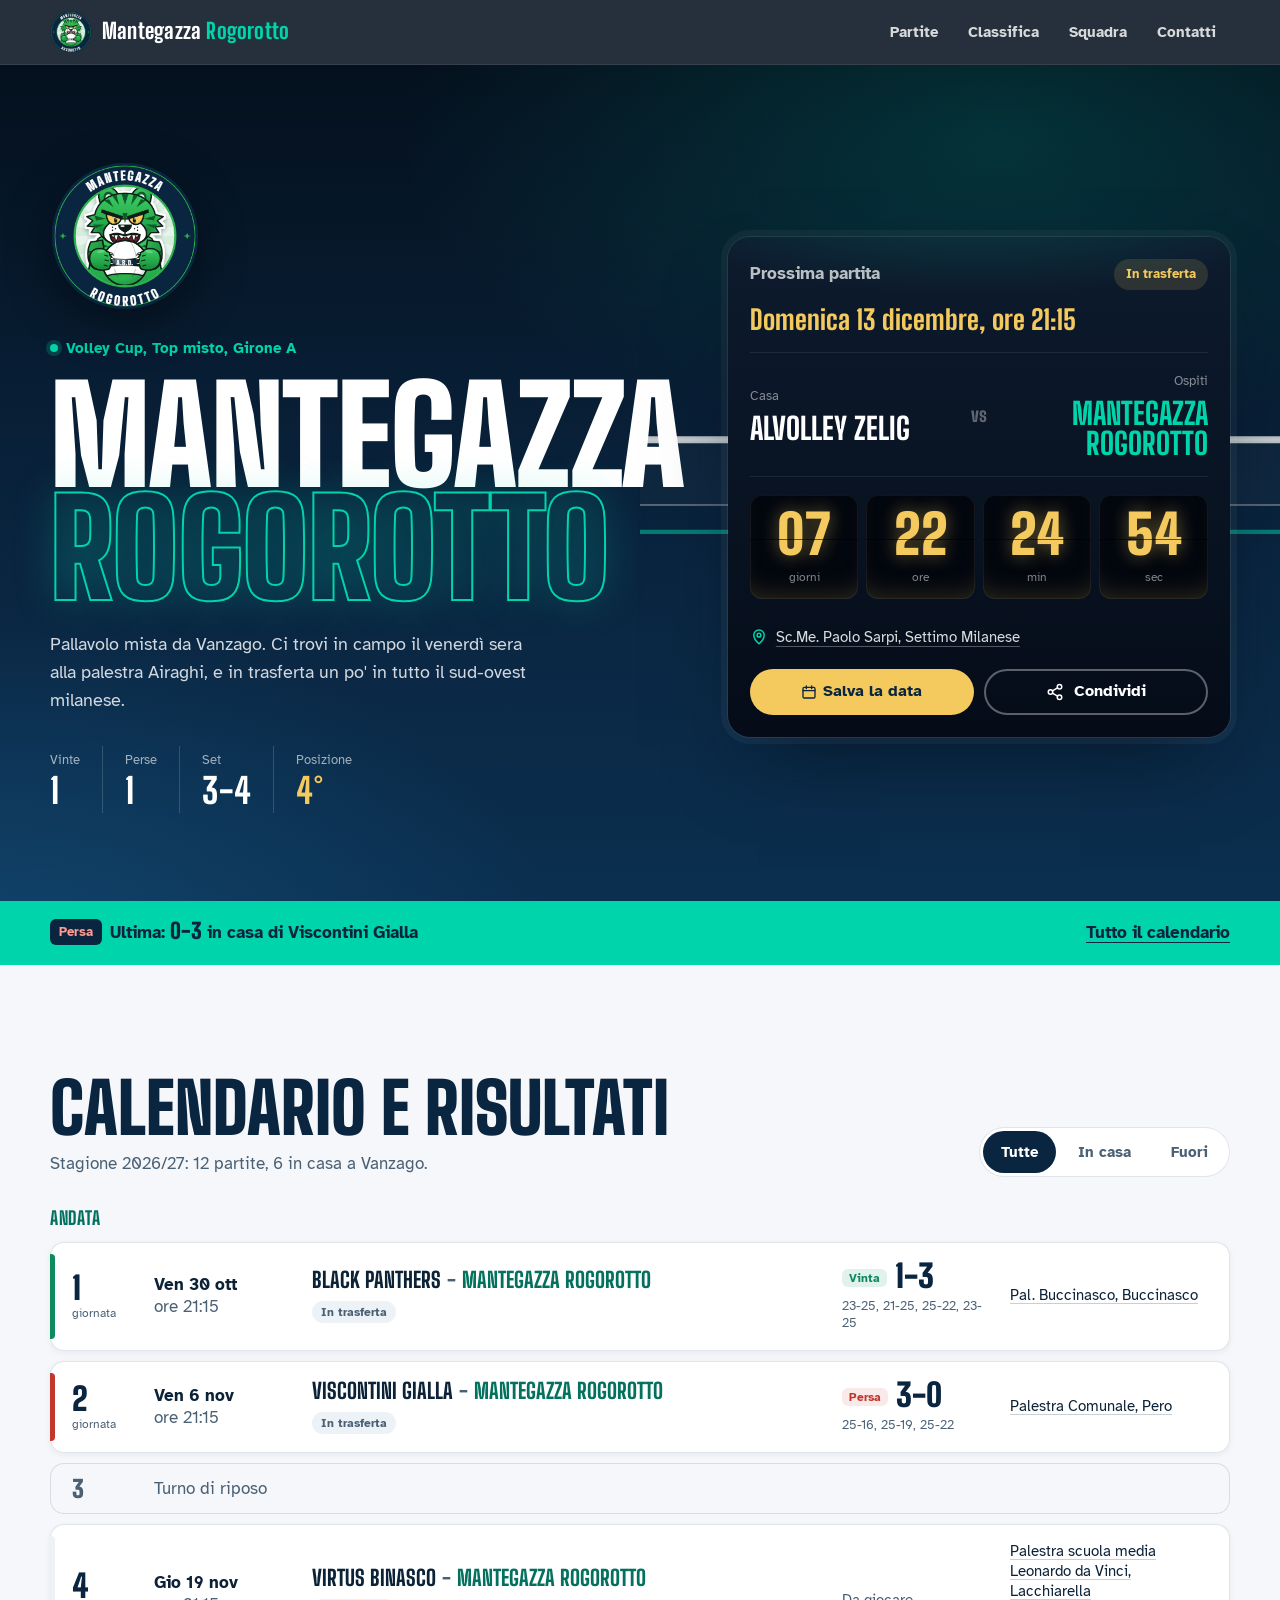
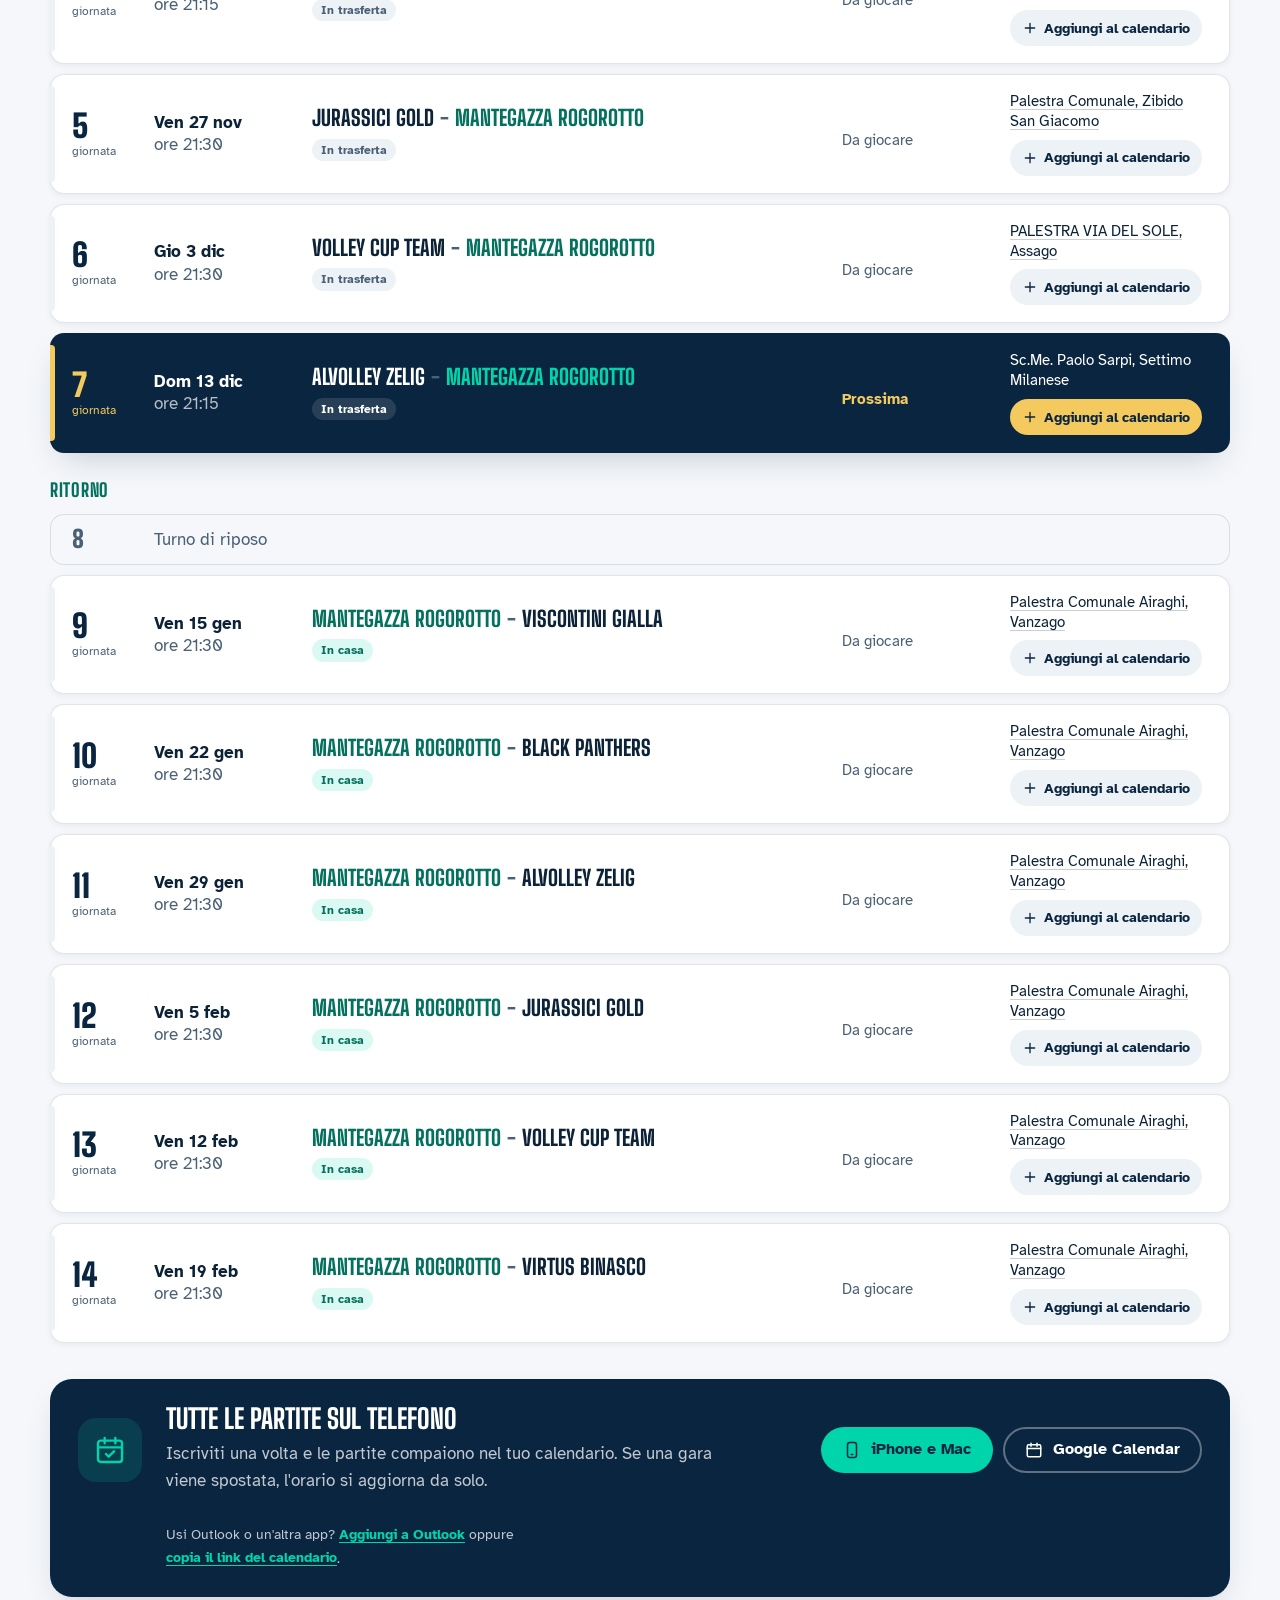
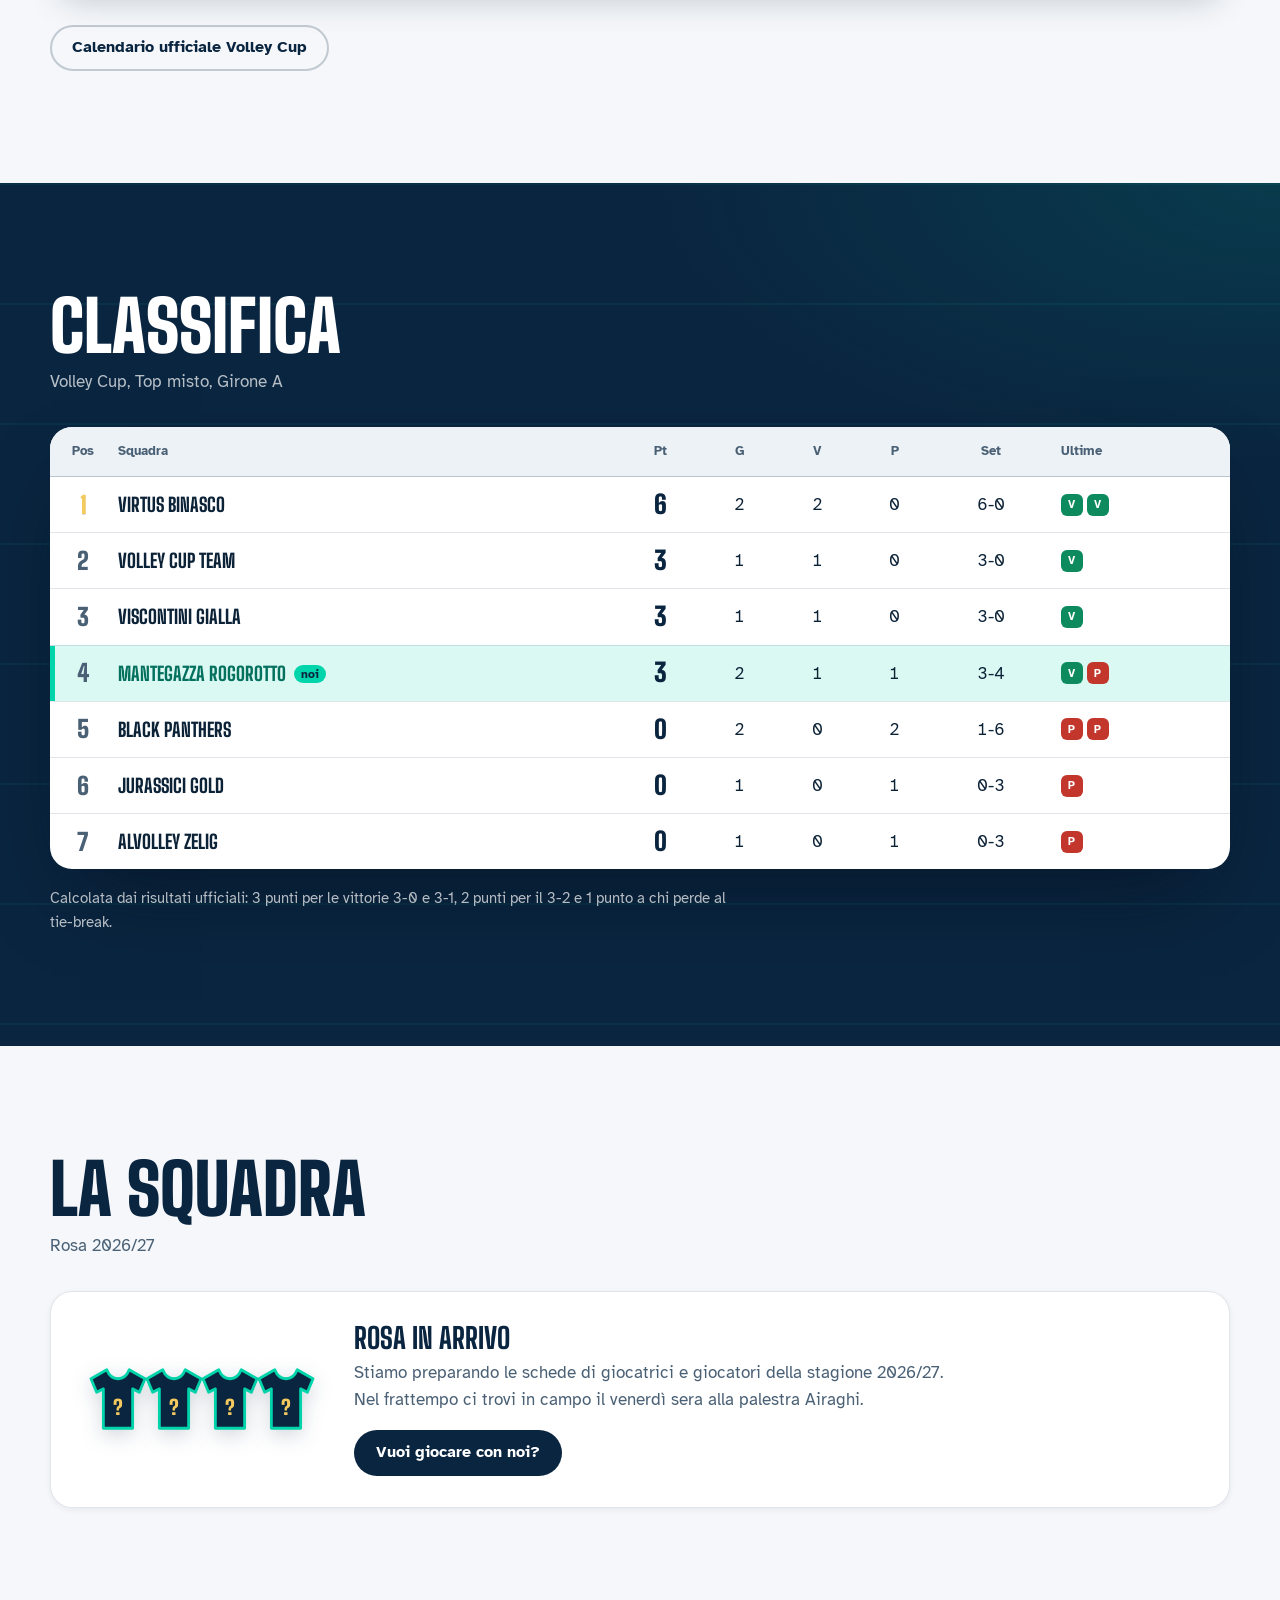
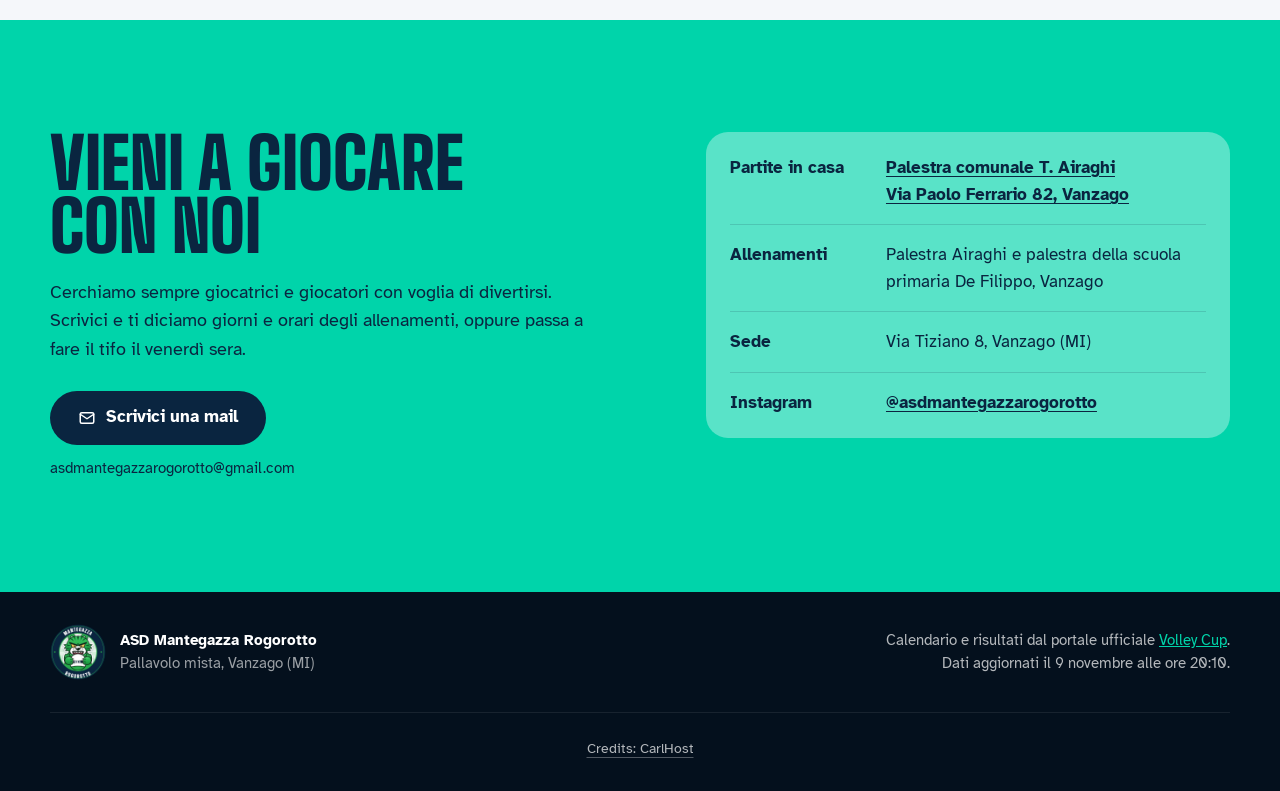
==== index.html @ a7084de6 "Nuovo logo: tigre verde che stringe il pallone Ridisegnato in vettoriale dal logo della società, con" ====
<!doctype html>
<html lang="it">
<head>
  <meta charset="utf-8">
  <meta name="viewport" content="width=device-width, initial-scale=1, viewport-fit=cover">
  <title>Mantegazza Rogorotto | Pallavolo mista a Vanzago</title>
  <meta name="description" content="ASD Mantegazza Rogorotto, pallavolo mista di Vanzago (MI). Prossima partita, calendario, risultati e classifica del campionato Volley Cup Top misto, aggiornati dai dati ufficiali.">
  <meta name="theme-color" content="#0A2540">
  <link rel="canonical" href="https://backinbusinesss.github.io/asdmantegazzarogorotto/">
  <meta property="og:type" content="website">
  <meta property="og:locale" content="it_IT">
  <meta property="og:site_name" content="Mantegazza Rogorotto">
  <meta property="og:title" content="Mantegazza Rogorotto, pallavolo mista">
  <meta property="og:description" content="Prossima partita, risultati e classifica della Volley Cup Top misto.">
  <meta property="og:url" content="https://backinbusinesss.github.io/asdmantegazzarogorotto/">
  <meta property="og:image" content="https://backinbusinesss.github.io/asdmantegazzarogorotto/assets/og.png">
  <meta property="og:image:width" content="1200">
  <meta property="og:image:height" content="630">
  <meta name="twitter:card" content="summary_large_image">
  <link rel="icon" href="assets/logo-64.png" type="image/png">
  <link rel="apple-touch-icon" href="assets/icon-180.png">
  <link rel="preconnect" href="https://fonts.googleapis.com">
  <link rel="preconnect" href="https://fonts.gstatic.com" crossorigin>
  <link href="https://fonts.googleapis.com/css2?family=Atkinson+Hyperlegible:ital,wght@0,400;0,700;1,400&family=Big+Shoulders+Display:wght@600;700;800;900&display=swap" rel="stylesheet">
  <link rel="stylesheet" href="css/style.css?v=7">
  <script type="application/ld+json">
  {
    "@context": "https://schema.org",
    "@type": "SportsTeam",
    "name": "ASD Mantegazza Rogorotto",
    "sport": "Pallavolo",
    "logo": "https://backinbusinesss.github.io/asdmantegazzarogorotto/assets/logo-1024.png",
    "email": "asdmantegazzarogorotto@gmail.com",
    "url": "https://backinbusinesss.github.io/asdmantegazzarogorotto/",
    "location": {
      "@type": "SportsActivityLocation",
      "name": "Palestra comunale T. Airaghi",
      "address": { "@type": "PostalAddress", "streetAddress": "Via Paolo Ferrario 82", "addressLocality": "Vanzago", "addressRegion": "MI", "addressCountry": "IT" }
    }
  }
  </script>
</head>
<body>
  <a class="skip" href="#partite">Vai al calendario</a>

  <header class="topbar">
    <div class="wrap topbar__inner">
      <a class="brand" href="#top" aria-label="Mantegazza Rogorotto, torna su">
        <img src="assets/logo-256.png" alt="" width="42" height="42">
        <span>Mantegazza <b>Rogorotto</b></span>
      </a>
      <nav class="nav" aria-label="Sezioni">
        <a href="#partite">Partite</a>
        <a href="#classifica">Classifica</a>
        <a href="#news" data-optional hidden>News</a>
        <a href="#squadra">Squadra</a>
        <a href="#foto" data-optional hidden>Foto</a>
        <a href="#contatti">Contatti</a>
      </nav>
    </div>
  </header>

  <main id="top">
    <section class="hero" aria-labelledby="hero-title">
      <svg class="hero__floor" viewBox="0 0 1600 520" preserveAspectRatio="xMidYMax slice" aria-hidden="true">
        <defs>
          <linearGradient id="fade" x1="0" y1="0" x2="0" y2="1">
            <stop offset="0" stop-color="#00D4AA" stop-opacity="0"/>
            <stop offset=".55" stop-color="#00D4AA" stop-opacity=".35"/>
            <stop offset="1" stop-color="#00D4AA" stop-opacity=".7"/>
          </linearGradient>
        </defs>
        <g fill="none" stroke="url(#fade)" stroke-width="3">
          <path d="M520 120 L1080 120 L1560 520 L40 520 Z"/>
          <path d="M444 183 L1156 183"/>
          <path d="M268 330 L1332 330"/>
        </g>
        <g stroke-linecap="round">
          <path d="M406 215 L1194 215" stroke="#00D4AA" stroke-opacity=".6" stroke-width="3"/>
          <path d="M380 150 L1220 150 L1220 196 L380 196 Z" fill="rgba(255,255,255,.03)" stroke="#fff" stroke-opacity=".35" stroke-width="1.5"/>
          <path d="M380 150 L1220 150" stroke="#fff" stroke-opacity=".85" stroke-width="5"/>
          <path d="M380 140 V215 M1220 140 V215" stroke="#F4C95D" stroke-opacity=".9" stroke-width="5"/>
        </g>
      </svg>

      <div class="wrap hero__grid">
        <div class="hero__text">
          <img class="hero__logo" src="assets/logo-256.png" srcset="assets/logo-256.png 1x, assets/logo-1024.png 3x" alt="Logo ASD Mantegazza Rogorotto" width="150" height="150">
          <p class="hero__league" id="leagueLine">Volley Cup, Top misto</p>
          <h1 id="hero-title" class="hero__title">
            <span>Mantegazza</span>
            <span>Rogorotto</span>
          </h1>
          <p class="hero__lede">Pallavolo mista da Vanzago. Ci trovi in campo il venerdì sera alla palestra Airaghi, e in trasferta un po' in tutto il sud-ovest milanese.</p>
          <dl class="record" id="record" aria-label="Bilancio stagione">
            <div><dt>Vinte</dt><dd id="recW" class="sk">0</dd></div>
            <div><dt>Perse</dt><dd id="recL" class="sk">0</dd></div>
            <div><dt>Set</dt><dd id="recS" class="sk">0-0</dd></div>
            <div><dt>Posizione</dt><dd id="recP" class="sk">-</dd></div>
          </dl>
        </div>

        <article class="board" id="board" aria-labelledby="boardLabel">
          <header class="board__head">
            <h2 id="boardLabel">Prossima partita</h2>
            <span class="board__pill" id="boardSide">&nbsp;</span>
          </header>
          <p class="board__date" id="boardDate"><span class="sk">giorno 00 mese, ore 00:00</span></p>
          <div class="board__teams">
            <div class="board__team">
              <span class="board__side">Casa</span>
              <strong id="boardHome" class="sk">Squadra casa</strong>
            </div>
            <div class="board__vs" id="boardScore" aria-hidden="true">vs</div>
            <div class="board__team board__team--away">
              <span class="board__side">Ospiti</span>
              <strong id="boardAway" class="sk">Squadra ospite</strong>
            </div>
          </div>
          <div class="board__clock" id="boardClock" role="timer" aria-live="off" aria-label="Tempo che manca alla partita">
            <div><b id="cdD">00</b><span>giorni</span></div>
            <div><b id="cdH">00</b><span>ore</span></div>
            <div><b id="cdM">00</b><span>min</span></div>
            <div><b id="cdS">00</b><span>sec</span></div>
          </div>
          <a class="board__venue" id="boardVenue" href="#" target="_blank" rel="noopener">
            <svg viewBox="0 0 24 24" aria-hidden="true"><path d="M12 21s-7-6.2-7-11.5A7 7 0 0 1 19 9.5C19 14.8 12 21 12 21z"/><circle cx="12" cy="9.5" r="2.5"/></svg>
            <span class="sk">Palestra, città</span>
          </a>
          <div class="board__actions">
            <details class="cal cal--board" id="boardCal">
              <summary class="btn btn--gold">
                <svg viewBox="0 0 24 24" aria-hidden="true"><rect x="3" y="5" width="18" height="16" rx="2"/><path d="M3 10h18M8 3v4M16 3v4"/></svg>
                Salva la data
              </summary>
              <div class="cal__menu" id="boardCalMenu"></div>
            </details>
            <button type="button" class="btn btn--outline-light" id="boardShare">
              <svg viewBox="0 0 24 24" aria-hidden="true"><circle cx="18" cy="5" r="3"/><circle cx="6" cy="12" r="3"/><circle cx="18" cy="19" r="3"/><path d="M8.6 13.5l6.8 4M15.4 6.5l-6.8 4"/></svg>
              Condividi
            </button>
          </div>
        </article>
      </div>

      <div class="ticker" id="ticker">
        <div class="wrap ticker__inner">
          <p id="lastResult"><span class="sk">Ultima partita: risultato</span></p>
          <a href="#partite" class="ticker__link">Tutto il calendario</a>
        </div>
      </div>
    </section>

    <section class="section" id="partite" aria-labelledby="partite-title">
      <div class="wrap">
        <div class="section__head">
          <div>
            <h2 id="partite-title">Calendario e risultati</h2>
            <p class="section__sub" id="fixturesSub">Stagione 2026/27, 12 partite tra andata e ritorno.</p>
          </div>
          <div class="filters" role="group" aria-label="Mostra partite">
            <button type="button" data-filter="all" aria-pressed="true">Tutte</button>
            <button type="button" data-filter="home" aria-pressed="false">In casa</button>
            <button type="button" data-filter="away" aria-pressed="false">Fuori</button>
          </div>
        </div>
        <ol class="fixtures" id="fixtures" aria-busy="true">
          <li class="fx fx--skeleton"></li><li class="fx fx--skeleton"></li><li class="fx fx--skeleton"></li>
        </ol>
        <aside class="follow" aria-labelledby="follow-title">
          <div class="follow__icon">
            <svg viewBox="0 0 24 24" aria-hidden="true"><rect x="3" y="5" width="18" height="16" rx="2"/><path d="M3 10h18M8 3v4M16 3v4M9 15l2 2 4-4"/></svg>
          </div>
          <div>
            <h3 id="follow-title">Tutte le partite sul telefono</h3>
            <p>Iscriviti una volta e le partite compaiono nel tuo calendario. Se una gara viene spostata, l'orario si aggiorna da solo.</p>
          </div>
          <div class="follow__btns">
            <a class="btn btn--teal" id="subApple" href="#">
              <svg viewBox="0 0 24 24" aria-hidden="true"><rect x="6" y="2" width="12" height="20" rx="3"/><path d="M11 18h2"/></svg>
              iPhone e Mac
            </a>
            <a class="btn btn--outline-light" id="subGoogle" href="#" target="_blank" rel="noopener">
              <svg viewBox="0 0 24 24" aria-hidden="true"><rect x="3" y="5" width="18" height="16" rx="2"/><path d="M3 10h18M8 3v4M16 3v4"/></svg>
              Google Calendar
            </a>
          </div>
          <p class="follow__more">Usi Outlook o un'altra app? <a id="subOutlook" href="#" target="_blank" rel="noopener">Aggiungi a Outlook</a> oppure <button type="button" id="copyFeed">copia il link del calendario</button>.</p>
        </aside>
        <div class="section__actions">
          <a class="btn btn--ghost" id="sourceLink" href="https://ivl.usacli.it/" target="_blank" rel="noopener">Calendario ufficiale Volley Cup</a>
        </div>
      </div>
    </section>

    <section class="section section--court" id="classifica" aria-labelledby="classifica-title">
      <div class="wrap">
        <div class="section__head">
          <div>
            <h2 id="classifica-title">Classifica</h2>
            <p class="section__sub" id="groupName">Girone A</p>
          </div>
        </div>
        <div class="table-card">
          <table class="standings">
            <caption class="sr-only">Classifica del girone</caption>
            <thead>
              <tr>
                <th scope="col"><abbr title="Posizione">Pos</abbr></th>
                <th scope="col" class="t-left">Squadra</th>
                <th scope="col"><abbr title="Punti">Pt</abbr></th>
                <th scope="col"><abbr title="Partite giocate">G</abbr></th>
                <th scope="col"><abbr title="Vinte">V</abbr></th>
                <th scope="col"><abbr title="Perse">P</abbr></th>
                <th scope="col" class="hide-sm">Set</th>
                <th scope="col" class="t-left hide-sm">Ultime</th>
              </tr>
            </thead>
            <tbody id="standings"></tbody>
          </table>
        </div>
        <p class="note">Calcolata dai risultati ufficiali: 3 punti per le vittorie 3-0 e 3-1, 2 punti per il 3-2 e 1 punto a chi perde al tie-break.</p>
      </div>
    </section>

    <section class="section" id="news" aria-labelledby="news-title" hidden>
      <div class="wrap">
        <div class="section__head">
          <div>
            <h2 id="news-title">News</h2>
            <p class="section__sub">Avvisi e racconti dalla squadra</p>
          </div>
        </div>
        <div class="news" id="newsList"></div>
        <div class="section__actions"><button type="button" class="btn btn--ghost" id="newsMore" hidden>Mostra altre news</button></div>
      </div>
    </section>

    <section class="section" id="squadra" aria-labelledby="squadra-title">
      <div class="wrap">
        <div class="section__head">
          <div>
            <h2 id="squadra-title">La squadra</h2>
            <p class="section__sub">Rosa 2026/27</p>
          </div>
        </div>
        <div id="roster" class="roster"></div>
      </div>
    </section>

    <section class="section section--photos" id="foto" aria-labelledby="foto-title" hidden>
      <div class="wrap">
        <div class="section__head">
          <div>
            <h2 id="foto-title">Foto</h2>
            <p class="section__sub">Dal campo e dintorni</p>
          </div>
        </div>
        <ul class="photos" id="photoGrid"></ul>
        <div class="section__actions"><button type="button" class="btn btn--outline-light" id="photosMore" hidden>Mostra altre foto</button></div>
      </div>
    </section>

    <dialog class="lightbox" id="lightbox" aria-label="Foto ingrandita">
      <figure>
        <img id="lbImg" alt="">
        <figcaption id="lbCap"></figcaption>
      </figure>
      <button type="button" class="lightbox__btn lightbox__prev" id="lbPrev" aria-label="Foto precedente"><svg viewBox="0 0 24 24" aria-hidden="true"><path d="M15 5l-7 7 7 7"/></svg></button>
      <button type="button" class="lightbox__btn lightbox__next" id="lbNext" aria-label="Foto successiva"><svg viewBox="0 0 24 24" aria-hidden="true"><path d="M9 5l7 7-7 7"/></svg></button>
      <button type="button" class="lightbox__btn lightbox__close" id="lbClose" aria-label="Chiudi"><svg viewBox="0 0 24 24" aria-hidden="true"><path d="M6 6l12 12M18 6L6 18"/></svg></button>
    </dialog>

    <section class="section section--teal" id="contatti" aria-labelledby="contatti-title">
      <div class="wrap contacts">
        <div class="contacts__main">
          <h2 id="contatti-title">Vieni a giocare con noi</h2>
          <p id="clubInvite">Cerchiamo sempre giocatrici e giocatori con voglia di divertirsi. Scrivici e ti diciamo giorni e orari degli allenamenti, oppure passa a fare il tifo il venerdì sera.</p>
          <a class="btn btn--navy btn--lg" id="clubMailBtn" href="mailto:asdmantegazzarogorotto@gmail.com?subject=Info%20pallavolo">
            <svg viewBox="0 0 24 24" aria-hidden="true"><rect x="3" y="5" width="18" height="14" rx="2"/><path d="M3 7l9 6 9-6"/></svg>
            Scrivici una mail
          </a>
          <p class="contacts__mail" id="clubMail">asdmantegazzarogorotto@gmail.com</p>
        </div>
        <dl class="facts">
          <div>
            <dt>Partite in casa</dt>
            <dd><a id="clubGym" href="https://www.google.com/maps/search/?api=1&query=Palestra+Comunale+Airaghi+Via+Paolo+Ferrario+82+Vanzago" target="_blank" rel="noopener">Palestra comunale T. Airaghi<br>Via Paolo Ferrario 82, Vanzago</a></dd>
          </div>
          <div>
            <dt>Allenamenti</dt>
            <dd id="clubTraining">Palestra Airaghi e palestra della scuola primaria De Filippo, Vanzago</dd>
          </div>
          <div>
            <dt>Sede</dt>
            <dd id="clubSeat">Via Tiziano 8, Vanzago (MI)</dd>
          </div>
          <div id="clubIgRow">
            <dt>Instagram</dt>
            <dd><a id="clubIg" href="https://www.instagram.com/asdmantegazzarogorotto/" target="_blank" rel="noopener">@asdmantegazzarogorotto</a></dd>
          </div>
        </dl>
      </div>
    </section>
  </main>

  <footer class="footer">
    <div class="wrap footer__inner">
      <div class="footer__brand">
        <img src="assets/logo-256.png" alt="" width="56" height="56" loading="lazy">
        <p>ASD Mantegazza Rogorotto<br><span>Pallavolo mista, Vanzago (MI)</span></p>
      </div>
      <p class="footer__data">Calendario e risultati dal portale ufficiale <a href="https://www.volleycup.it/" target="_blank" rel="noopener">Volley Cup</a>.<br><span id="updated"></span></p>
    </div>
    <div class="wrap footer__credits">
      <a href="https://carlhost.com/websites" target="_blank" rel="noopener">Credits: CarlHost</a>
    </div>
  </footer>

  <div class="toast" id="toast" role="status" aria-live="polite"></div>

  <script src="js/main.js?v=5" defer></script>
</body>
</html>
---- css/style.css ----
/* ASD Mantegazza Rogorotto
   Palette: navy + verde acqua + oro (colori sociali) */
:root {
  --navy: #0A2540;
  --navy-950: #04101D;
  --navy-800: #0B3152;
  --navy-700: #12466F;
  --teal: #00D4AA;
  --teal-bright: #2AF3CB;
  --teal-ink: #04715F;     /* verde acqua leggibile su chiaro (5.3:1 su bianco) */
  --gold: #F4C95D;
  --bg: #F5F7FA;
  --surface: #FFFFFF;
  --surface-soft: #EDF2F6;
  --text: #0C2237;
  --muted: #4A6075;        /* 6.1:1 su bianco */
  --line: rgba(10, 37, 64, .12);
  --line-strong: rgba(10, 37, 64, .22);
  --win: #0E8A5F;
  --loss: #C2362B;

  --display: "Big Shoulders Display", "Arial Narrow", Arial, sans-serif;
  --body: "Atkinson Hyperlegible", system-ui, -apple-system, "Segoe UI", sans-serif;

  --r-sm: 8px;
  --r-md: 14px;
  --r-lg: 22px;
  --shadow-sm: 0 2px 6px rgba(10, 37, 64, .06);
  --shadow-md: 0 14px 34px -12px rgba(10, 37, 64, .22);
  --shadow-lg: 0 40px 80px -30px rgba(4, 16, 29, .7);
  --ease: cubic-bezier(.2, .7, .2, 1);
  --t-fast: 160ms;
  --t-med: 260ms;
  --wrap: 1180px;
  --header-h: 64px;
}

*, *::before, *::after { box-sizing: border-box; }
html { scroll-behavior: smooth; scroll-padding-top: calc(var(--header-h) + 12px); -webkit-text-size-adjust: 100%; }
body {
  margin: 0;
  background: var(--bg);
  color: var(--text);
  font: 400 1.0625rem/1.6 var(--body);
  -webkit-font-smoothing: antialiased;
  text-rendering: optimizeLegibility;
}
img, svg { display: block; }
a { color: inherit; }
button { font: inherit; color: inherit; cursor: pointer; }
h1, h2, h3 { text-wrap: balance; }
:focus-visible { outline: 3px solid var(--teal); outline-offset: 3px; border-radius: 6px; }
.sr-only { position: absolute; width: 1px; height: 1px; padding: 0; margin: -1px; overflow: hidden; clip: rect(0 0 0 0); white-space: nowrap; border: 0; }

.wrap { width: min(var(--wrap), 100% - 32px); margin-inline: auto; }

.skip { position: absolute; left: -999px; top: 8px; background: var(--teal); color: var(--navy); font-weight: 700; padding: 10px 16px; border-radius: 8px; z-index: 100; }
.skip:focus { left: 16px; }

/* skeleton mentre carica */
.sk { color: transparent !important; background: linear-gradient(90deg, rgba(255,255,255,.08), rgba(255,255,255,.18), rgba(255,255,255,.08)); background-size: 200% 100%; border-radius: 6px; animation: shimmer 1.4s linear infinite; text-shadow: none !important; }
@keyframes shimmer { to { background-position: -200% 0; } }

/* icone */
.btn svg, .board__venue svg, .chip svg { width: 18px; height: 18px; flex: none; fill: none; stroke: currentColor; stroke-width: 2; stroke-linecap: round; stroke-linejoin: round; }

/* ---------- pulsanti ---------- */
.btn {
  display: inline-flex; align-items: center; justify-content: center; gap: 10px;
  min-height: 46px; padding: 0 20px; border-radius: 999px;
  border: 2px solid transparent; font-weight: 700; font-size: 1rem; line-height: 1.2;
  text-decoration: none; text-align: center;
  transition: background-color var(--t-fast) var(--ease), color var(--t-fast) var(--ease), border-color var(--t-fast) var(--ease), transform var(--t-fast) var(--ease);
  touch-action: manipulation;
}
.btn:active { transform: scale(.97); }
.btn--lg { min-height: 54px; padding: 0 26px; font-size: 1.08rem; }
.btn--gold { background: var(--gold); color: var(--navy); }
.btn--gold:hover { background: #FFD97F; }
.btn--teal { background: var(--teal); color: var(--navy); }
.btn--teal:hover { background: var(--teal-bright); }
.btn--navy { background: var(--navy); color: #fff; }
.btn--navy:hover { background: var(--navy-700); }
.btn--ghost { border-color: var(--line-strong); color: var(--navy); background: transparent; }
.btn--ghost:hover { border-color: var(--navy); background: var(--surface); }
.btn--outline-light { border-color: rgba(255,255,255,.35); color: #fff; background: transparent; }
.btn--outline-light:hover { border-color: #fff; background: rgba(255,255,255,.08); }

/* ---------- barra in alto ---------- */
.topbar {
  position: sticky; top: 0; z-index: 40;
  background: rgba(4, 16, 29, .86);
  -webkit-backdrop-filter: saturate(140%) blur(12px);
  backdrop-filter: saturate(140%) blur(12px);
  color: #fff;
  border-bottom: 1px solid rgba(255,255,255,.08);
}
.topbar__inner { display: flex; align-items: center; justify-content: space-between; gap: 16px; min-height: var(--header-h); }
.brand { display: flex; align-items: center; gap: 10px; text-decoration: none; font: 800 1.35rem/1 var(--display); letter-spacing: .01em; white-space: nowrap; }
.brand b { color: var(--teal); font-weight: 800; }
.nav { display: flex; gap: 2px; }
.nav a {
  display: inline-flex; align-items: center; min-height: 44px; padding: 0 14px; border-radius: 999px;
  text-decoration: none; font-weight: 700; font-size: .95rem; color: rgba(255,255,255,.82);
  transition: background-color var(--t-fast) var(--ease), color var(--t-fast) var(--ease);
}
.nav a:hover { color: #fff; background: rgba(255,255,255,.08); }
.nav a[aria-current="true"] { color: var(--navy); background: var(--teal); }

/* ---------- hero ---------- */
.hero {
  position: relative; isolation: isolate; overflow: hidden;
  color: #fff;
  background:
    radial-gradient(1000px 520px at 78% 8%, rgba(0, 212, 170, .16), transparent 60%),
    radial-gradient(800px 500px at 0% 100%, rgba(18, 70, 111, .9), transparent 70%),
    linear-gradient(180deg, var(--navy-950), var(--navy) 55%, var(--navy-800));
}
.hero__floor { position: absolute; left: 50%; right: 0; bottom: 0; width: 50%; height: 82%; z-index: -1; opacity: .85; }
.hero__grid {
  display: grid; grid-template-columns: minmax(0, 1.1fr) minmax(0, .9fr);
  gap: clamp(32px, 5vw, 72px); align-items: center;
  padding-block: clamp(48px, 8vw, 96px) clamp(48px, 7vw, 88px);
}
.hero__logo { display: block; width: clamp(104px, 12vw, 150px); height: auto; margin-bottom: 22px; filter: drop-shadow(0 14px 24px rgba(0,0,0,.45)); }
.hero__league {
  display: inline-flex; align-items: center; gap: 8px; margin: 0 0 20px;
  font-weight: 700; font-size: .95rem; color: var(--teal);
}
.hero__league::before { content: ""; width: 8px; height: 8px; border-radius: 50%; background: var(--teal); box-shadow: 0 0 0 4px rgba(0, 212, 170, .2); }
.hero__title {
  margin: 0;
  font: 900 clamp(3.5rem, 10.5vw, 8.4rem)/.84 var(--display);
  text-transform: uppercase; letter-spacing: -.012em;
}
.hero__title span { display: block; }
.hero__title span + span {
  color: transparent;
  -webkit-text-stroke: 2px var(--teal);
  text-shadow: 0 0 40px rgba(0, 212, 170, .25);
}
.hero__lede { max-width: 40ch; margin: 24px 0 0; font-size: 1.1rem; color: rgba(255,255,255,.82); }

.record {
  display: grid; grid-template-columns: repeat(4, auto); justify-content: start; gap: 0;
  margin: 32px 0 0; padding: 0;
}
.record div { padding: 4px 22px 4px 0; margin-right: 22px; border-right: 1px solid rgba(255,255,255,.16); }
.record div:last-child { border-right: 0; margin-right: 0; }
.record dt { font-size: .82rem; color: rgba(255,255,255,.62); }
.record dd { margin: 2px 0 0; font: 800 2.2rem/1 var(--display); font-variant-numeric: tabular-nums; }
.record #recP { color: var(--gold); }

/* il tabellone */
.board {
  position: relative;
  background: linear-gradient(180deg, #0D1B2E, #050C18);
  border-radius: var(--r-lg);
  padding: 22px;
  box-shadow: 0 0 0 1px rgba(255,255,255,.08), 0 0 0 7px rgba(255,255,255,.04), var(--shadow-lg);
}
.board::before { /* luce del palazzetto */
  content: ""; position: absolute; inset: 0; border-radius: inherit; pointer-events: none;
  background: radial-gradient(500px 140px at 50% -40px, rgba(0, 212, 170, .18), transparent 70%);
}
.board__head { display: flex; align-items: center; justify-content: space-between; gap: 12px; }
.board__head h2 { margin: 0; font: 700 1.05rem/1 var(--body); color: rgba(255,255,255,.72); }
.board__pill { padding: 5px 12px; border-radius: 999px; font-size: .82rem; font-weight: 700; background: rgba(0, 212, 170, .14); color: var(--teal); }
.board__pill.is-away { background: rgba(244, 201, 93, .14); color: var(--gold); }
.board__date { margin: 16px 0 0; font: 800 1.7rem/1.05 var(--display); color: var(--gold); }
.board__teams {
  display: grid; grid-template-columns: minmax(0, 1fr) auto minmax(0, 1fr); align-items: center; gap: 14px;
  margin: 18px 0; padding: 18px 0; border-block: 1px solid rgba(255,255,255,.08);
}
.board__team { display: flex; flex-direction: column; gap: 6px; min-width: 0; }
.board__team--away { text-align: right; }
.board__side { font-size: .8rem; color: rgba(255,255,255,.5); }
.board__team strong { font: 800 clamp(1.4rem, 2.6vw, 1.9rem)/1 var(--display); text-transform: uppercase; overflow-wrap: anywhere; }
.board__team strong.is-us { color: var(--teal); }
.board__vs { font: 800 1.2rem/1 var(--display); color: rgba(255,255,255,.35); }
.board__vs.is-score { font-size: 3rem; color: var(--gold); letter-spacing: .04em; }

.board__clock { display: grid; grid-template-columns: repeat(4, 1fr); gap: 8px; }
.board__clock div {
  position: relative; text-align: center; padding: 12px 4px 10px; border-radius: 12px;
  background: #02060E; box-shadow: inset 0 0 0 1px rgba(255,255,255,.06), inset 0 -18px 30px -20px rgba(244, 201, 93, .25);
  overflow: hidden;
}
.board__clock div::after { /* linea centrale da cifra "a paletta" */
  content: ""; position: absolute; left: 0; right: 0; top: 42%; height: 1px; background: rgba(0,0,0,.6);
}
.board__clock b {
  display: block; font: 900 clamp(2.3rem, 5vw, 3.4rem)/1 var(--display);
  color: var(--gold); font-variant-numeric: tabular-nums;
  text-shadow: 0 0 18px rgba(244, 201, 93, .45);
}
.board__clock b.flip { animation: flip 420ms var(--ease); }
@keyframes flip { 0% { transform: translateY(-30%); opacity: 0; } 100% { transform: none; opacity: 1; } }
.board__clock span { font-size: .75rem; color: rgba(255,255,255,.5); }
.board__live { display: flex; align-items: center; justify-content: center; gap: 12px; padding: 18px; border-radius: 12px; background: rgba(194, 54, 43, .16); font: 800 1.6rem/1 var(--display); color: #FF8A7E; text-transform: uppercase; }
.board__live::before { content: ""; width: 12px; height: 12px; border-radius: 50%; background: #FF5A4A; animation: pulse 1.2s ease-in-out infinite; }
@keyframes pulse { 50% { opacity: .3; } }

.board__venue {
  display: flex; align-items: center; gap: 8px; margin-top: 16px; min-height: 44px;
  color: rgba(255,255,255,.85); text-decoration: none; font-size: .95rem;
}
.board__venue span { text-decoration: underline; text-decoration-color: rgba(255,255,255,.3); text-underline-offset: 4px; }
.board__venue:hover span { text-decoration-color: var(--teal); }
.board__venue svg { color: var(--teal); }
.board__actions { display: flex; gap: 10px; flex-wrap: wrap; margin-top: 10px; }
.board__actions > .btn, .board__actions > .cal { flex: 1 1 170px; }
.board__actions .cal > summary { width: 100%; }

.ticker { background: var(--teal); color: var(--navy); }
.ticker__inner { display: flex; justify-content: space-between; align-items: center; gap: 8px 24px; flex-wrap: wrap; min-height: 56px; padding-block: 10px; }
.ticker p { margin: 0; font-weight: 700; }
.ticker strong { font: 900 1.35rem/1 var(--display); vertical-align: -1px; }
.ticker__link { font-weight: 700; text-underline-offset: 4px; display: inline-flex; align-items: center; min-height: 44px; }
.tag { display: inline-block; padding: 3px 9px; border-radius: 6px; font-weight: 700; font-size: .8rem; margin-right: 8px; vertical-align: 2px; }
.tag--win { background: var(--navy); color: var(--teal); }
.tag--loss { background: var(--navy); color: #FF9B91; }

/* ---------- sezioni ---------- */
.section { padding-block: clamp(64px, 9vw, 112px); }
.section__head { display: flex; justify-content: space-between; align-items: end; gap: 20px; flex-wrap: wrap; margin-bottom: 32px; }
.section h2 { margin: 0; font: 900 clamp(2.6rem, 6vw, 4.4rem)/.9 var(--display); text-transform: uppercase; color: var(--navy); }
.section__sub { margin: 10px 0 0; color: var(--muted); }
.note { color: var(--muted); font-size: .92rem; max-width: 70ch; margin: 18px 0 0; }

.filters { display: flex; gap: 4px; background: var(--surface); padding: 4px; border-radius: 999px; box-shadow: inset 0 0 0 1px var(--line); }
.filters button {
  min-height: 42px; border: 0; background: transparent; padding: 0 18px; border-radius: 999px;
  font-weight: 700; font-size: .95rem; color: var(--muted);
  transition: background-color var(--t-fast) var(--ease), color var(--t-fast) var(--ease);
}
.filters button:hover { color: var(--navy); }
.filters button[aria-pressed="true"] { background: var(--navy); color: #fff; }

/* ---------- calendario ---------- */
.fixtures { list-style: none; margin: 0; padding: 0; display: grid; gap: 10px; }
.phase { margin: 18px 0 4px; font: 800 1.15rem/1 var(--display); color: var(--teal-ink); text-transform: uppercase; letter-spacing: .04em; }
.phase:first-child { margin-top: 0; }
.fx {
  position: relative;
  display: grid; grid-template-columns: 64px 140px minmax(0, 1fr) 150px 200px;
  align-items: center; gap: 18px;
  padding: 18px 20px 18px 22px;
  background: var(--surface); border-radius: var(--r-md);
  box-shadow: var(--shadow-sm), inset 0 0 0 1px var(--line);
}
.fx::before { content: ""; position: absolute; left: 0; top: 12px; bottom: 12px; width: 5px; border-radius: 0 4px 4px 0; background: var(--surface-soft); }
.fx.is-win::before { background: var(--win); }
.fx.is-loss::before { background: var(--loss); }
.fx.is-next { background: var(--navy); color: #fff; box-shadow: var(--shadow-md); }
.fx.is-next::before { background: var(--gold); }
.fx--skeleton { height: 92px; background: linear-gradient(90deg, #fff, var(--surface-soft), #fff); background-size: 200% 100%; animation: shimmer 1.4s linear infinite; }
.fx__round { font: 900 2rem/1 var(--display); color: var(--navy); }
.fx__round small { display: block; margin-top: 2px; font: 400 .75rem/1.2 var(--body); color: var(--muted); }
.fx.is-next .fx__round, .fx.is-next .fx__round small { color: var(--gold); }
.fx__date { font-weight: 700; line-height: 1.3; }
.fx__date span { display: block; font-weight: 400; color: var(--muted); text-transform: none; }
.fx.is-next .fx__date span { color: rgba(255,255,255,.7); }
.fx__teams { font: 800 1.35rem/1.1 var(--display); text-transform: uppercase; }
.fx__teams .us { color: var(--teal-ink); }
.fx.is-next .fx__teams .us { color: var(--teal); }
.fx__teams .dash { color: var(--muted); padding: 0 6px; }
.fx__meta { display: flex; gap: 6px; margin-top: 8px; flex-wrap: wrap; text-transform: none; }
.chip { display: inline-flex; align-items: center; gap: 4px; padding: 3px 9px; border-radius: 999px; font: 700 .78rem/1.3 var(--body); background: var(--surface-soft); color: var(--muted); }
.chip--home { background: rgba(0, 212, 170, .14); color: var(--teal-ink); }
.chip--next { background: var(--gold); color: var(--navy); }
.fx.is-next .chip--home { background: rgba(0, 212, 170, .2); color: var(--teal); }
.fx.is-next .chip:not(.chip--home):not(.chip--next) { background: rgba(255,255,255,.12); color: #fff; }
.fx__score { font: 900 2rem/1 var(--display); font-variant-numeric: tabular-nums; color: var(--navy); }
.fx__score .res { display: inline-block; margin-right: 8px; padding: 3px 7px; border-radius: 6px; font: 700 .75rem/1 var(--body); vertical-align: 6px; }
.fx.is-win .res { background: rgba(14, 138, 95, .12); color: var(--win); }
.fx.is-loss .res { background: rgba(194, 54, 43, .1); color: var(--loss); }
.fx__score small { display: block; font: 400 .8rem/1.4 var(--body); color: var(--muted); margin-top: 6px; }
.fx__score .pending { font: 400 .95rem/1.3 var(--body); color: var(--muted); }
.fx.is-next .fx__score .pending { color: var(--gold); font-weight: 700; }
.fx__where { font-size: .92rem; line-height: 1.35; display: grid; gap: 8px; justify-items: start; }
.fx__where a { text-underline-offset: 3px; text-decoration-color: var(--line-strong); }
.fx__where a:hover { text-decoration-color: currentColor; }
.fx--rest { grid-template-columns: 64px 1fr; padding-block: 12px; background: transparent; box-shadow: inset 0 0 0 1px var(--line); color: var(--muted); }
.fx--rest::before { display: none; }
.fx--rest .fx__round { color: var(--muted); font-size: 1.5rem; }
.fx.is-hidden, .phase.is-hidden { display: none; }

/* scelta calendario (Google / Apple / Outlook) */
.cal { position: relative; }
.cal > summary {
  list-style: none; display: inline-flex; align-items: center; gap: 6px; min-height: 36px; padding: 0 12px;
  border-radius: 999px; font-weight: 700; font-size: .88rem; color: var(--navy); background: var(--surface-soft);
  cursor: pointer; user-select: none;
  transition: background-color var(--t-fast) var(--ease);
}
.cal > summary::-webkit-details-marker { display: none; }
.cal > summary:hover { background: #E1E9F0; }
.cal > summary svg { width: 16px; height: 16px; fill: none; stroke: currentColor; stroke-width: 2; stroke-linecap: round; stroke-linejoin: round; }
.fx.is-next .cal > summary { background: var(--gold); color: var(--navy); }
.board .cal > summary { min-height: 46px; padding: 0 20px; font-size: 1rem; background: var(--gold); color: var(--navy); }
.board .cal > summary:hover { background: #FFD97F; }
.cal__menu {
  position: absolute; z-index: 30; top: calc(100% + 6px); left: 0; min-width: 220px;
  display: grid; padding: 6px; border-radius: 14px; background: var(--surface); color: var(--text);
  box-shadow: 0 0 0 1px var(--line), var(--shadow-md);
  animation: pop var(--t-fast) var(--ease);
}
@keyframes pop { from { opacity: 0; transform: translateY(-4px); } }
.cal__menu a { display: flex; align-items: center; gap: 10px; min-height: 44px; padding: 0 12px; border-radius: 10px; text-decoration: none; font-weight: 700; font-size: .95rem; }
.cal__menu a:hover, .cal__menu a:focus-visible { background: var(--surface-soft); }
.cal__menu img { width: 20px; height: 20px; }

.section__actions { display: flex; gap: 12px; flex-wrap: wrap; margin-top: 28px; }

/* box "segui il calendario" */
.follow {
  margin-top: 36px; display: grid; grid-template-columns: auto minmax(0, 1fr) auto; gap: 24px; align-items: center;
  padding: 26px 28px; border-radius: var(--r-lg); background: var(--navy); color: #fff;
  box-shadow: var(--shadow-md);
}
.follow__icon { width: 64px; height: 64px; border-radius: 18px; display: grid; place-items: center; background: rgba(0,212,170,.14); color: var(--teal); }
.follow__icon svg { width: 32px; height: 32px; fill: none; stroke: currentColor; stroke-width: 1.8; stroke-linecap: round; stroke-linejoin: round; }
.follow h3 { margin: 0; font: 800 1.7rem/1.05 var(--display); text-transform: uppercase; }
.follow p { margin: 6px 0 0; color: rgba(255,255,255,.75); max-width: 52ch; }
.follow__btns { display: flex; gap: 10px; flex-wrap: wrap; justify-content: flex-end; }
.follow__btns .btn { min-width: 170px; }
.follow__btns img { width: 20px; height: 20px; }
.follow__more { grid-column: 2 / -1; margin: 0; font-size: .88rem; color: rgba(255,255,255,.6); }
.follow__more a { color: var(--teal); font-weight: 700; text-underline-offset: 3px; }
.follow__more button { background: none; border: 0; padding: 0; color: var(--teal); font-weight: 700; text-decoration: underline; text-underline-offset: 3px; min-height: 24px; }

/* ---------- classifica ---------- */
.section--court {
  background:
    linear-gradient(rgba(0,212,170,.07) 2px, transparent 2px) 0 0 / 100% 120px,
    radial-gradient(900px 400px at 100% 0, rgba(0,212,170,.12), transparent 70%),
    var(--navy);
  color: #fff;
}
.section--court h2 { color: #fff; }
.section--court .section__sub, .section--court .note { color: rgba(255,255,255,.7); }
.table-card { overflow-x: auto; border-radius: var(--r-lg); background: var(--surface); color: var(--text); box-shadow: var(--shadow-lg); }
.standings { width: 100%; border-collapse: collapse; font-variant-numeric: tabular-nums; }
.standings th, .standings td { padding: 14px 12px; text-align: center; }
.standings th { font-size: .82rem; color: var(--muted); font-weight: 700; border-bottom: 1px solid var(--line-strong); background: var(--surface-soft); }
.standings th:first-child, .standings td:first-child { padding-left: 22px; }
.standings th:last-child, .standings td:last-child { padding-right: 22px; }
.standings abbr { text-decoration: none; }
.standings td { border-bottom: 1px solid var(--line); }
.standings tr:last-child td { border-bottom: 0; }
.standings .t-left { text-align: left; }
.standings .pos { font: 900 1.5rem/1 var(--display); color: var(--muted); width: 56px; }
.standings tr:nth-child(1) .pos { color: var(--gold); text-shadow: 0 1px 0 rgba(0,0,0,.15); }
.standings .team { font: 800 1.2rem/1.1 var(--display); text-transform: uppercase; text-align: left; }
.standings tbody th { background: none; color: var(--text); border-bottom: 1px solid var(--line); }
.standings tbody tr:last-child th { border-bottom: 0; }
.standings tr.is-us th { background: rgba(0, 212, 170, .14); }
.standings .pts { font: 900 1.6rem/1 var(--display); color: var(--navy); }
.standings tr.is-us td { background: rgba(0, 212, 170, .14); }
.standings tr.is-us td:first-child { box-shadow: inset 5px 0 0 var(--teal); }
.standings tr.is-us .team { color: var(--teal-ink); }
.standings tr.is-us .team::after { content: "noi"; margin-left: 8px; padding: 2px 7px; border-radius: 999px; background: var(--teal); color: var(--navy); font: 700 .72rem/1.3 var(--body); text-transform: none; vertical-align: 3px; }
.form { display: flex; gap: 4px; }
.form i { width: 22px; height: 22px; border-radius: 6px; display: inline-grid; place-items: center; font: 700 .7rem/1 var(--body); font-style: normal; color: #fff; }
.form i.W { background: var(--win); }
.form i.L { background: var(--loss); }

/* ---------- rosa ---------- */
.roster { display: grid; grid-template-columns: repeat(auto-fill, minmax(190px, 1fr)); gap: 14px; }
.player {
  position: relative; overflow: hidden;
  background: var(--surface); border-radius: var(--r-md); padding: 20px 18px 18px;
  box-shadow: var(--shadow-sm), inset 0 0 0 1px var(--line);
  display: grid; gap: 4px;
}
.player__num { font: 900 4rem/.85 var(--display); color: var(--navy); }
.player__name { font-weight: 700; font-size: 1.05rem; }
.player__role { color: var(--muted); font-size: .92rem; }
.player__cap { position: absolute; top: 14px; right: 14px; width: 28px; height: 28px; border-radius: 50%; display: grid; place-items: center; background: var(--gold); color: var(--navy); font: 900 1rem/1 var(--display); }
.roster-empty {
  grid-column: 1 / -1;
  display: grid; grid-template-columns: auto 1fr; gap: 32px; align-items: center;
  background: var(--surface); border-radius: var(--r-lg); padding: 32px;
  box-shadow: var(--shadow-sm), inset 0 0 0 1px var(--line);
}
.roster-empty__shirts { display: flex; }
.roster-empty__shirts svg { width: 72px; height: 72px; margin-left: -16px; filter: drop-shadow(0 6px 10px rgba(10,37,64,.18)); }
.roster-empty__shirts svg:first-child { margin-left: 0; }
.roster-empty h3 { margin: 0 0 6px; font: 800 1.8rem/1.05 var(--display); text-transform: uppercase; color: var(--navy); }
.roster-empty p { margin: 0 0 16px; max-width: 54ch; color: var(--muted); }

/* ---------- contatti ---------- */
.section--teal { background: var(--teal); color: var(--navy); }
.section--teal h2 { color: var(--navy); }
.contacts { display: grid; grid-template-columns: 1.05fr .95fr; gap: clamp(32px, 6vw, 80px); align-items: start; }
.contacts__main > p:first-of-type { max-width: 46ch; margin: 20px 0 28px; font-size: 1.1rem; }
.contacts__mail { margin: 12px 0 0; font-size: .92rem; overflow-wrap: anywhere; }
.facts { margin: 0; background: rgba(255,255,255,.35); border-radius: var(--r-lg); padding: 6px 24px; }
.facts div { display: grid; grid-template-columns: 140px 1fr; gap: 16px; padding: 16px 0; border-bottom: 1px solid rgba(10,37,64,.15); }
.facts div:last-child { border-bottom: 0; }
.facts dt { font-weight: 700; }
.facts dd { margin: 0; }
.facts a { text-underline-offset: 3px; font-weight: 700; }

/* ---------- footer ---------- */
.footer { background: var(--navy-950); color: rgba(255,255,255,.7); font-size: .92rem; padding-bottom: env(safe-area-inset-bottom); }
.footer__inner { display: flex; justify-content: space-between; align-items: center; gap: 16px 32px; flex-wrap: wrap; padding-block: 32px; }
.footer__brand { display: flex; align-items: center; gap: 14px; }
.footer__brand p { margin: 0; color: #fff; font-weight: 700; }
.footer__brand span { color: rgba(255,255,255,.6); font-weight: 400; }
.footer__data { margin: 0; text-align: right; }
.footer a { color: var(--teal); }
.footer__credits { display: flex; justify-content: center; padding-block: 14px 20px; border-top: 1px solid rgba(255,255,255,.08); }
.footer__credits a { display: inline-flex; align-items: center; min-height: 44px; padding: 0 8px; color: rgba(255,255,255,.7); font-size: .88rem; text-decoration: underline; text-decoration-color: rgba(255,255,255,.3); text-underline-offset: 4px; }
.footer__credits a:hover { color: var(--teal); text-decoration-color: var(--teal); }

/* ---------- toast ---------- */
.toast {
  position: fixed; left: 50%; bottom: calc(24px + env(safe-area-inset-bottom)); z-index: 60;
  transform: translate(-50%, 20px); opacity: 0; pointer-events: none;
  padding: 12px 18px; border-radius: 999px; background: var(--navy); color: #fff; font-weight: 700;
  box-shadow: var(--shadow-md);
  transition: opacity var(--t-med) var(--ease), transform var(--t-med) var(--ease);
}
.toast.is-on { opacity: 1; transform: translate(-50%, 0); }

/* ---------- responsive ---------- */
@media (max-width: 1080px) {
  .fx { grid-template-columns: 56px minmax(0, 1fr) auto; grid-template-areas: "r d s" "r t t" "r w w"; row-gap: 8px; }
  .fx__round { grid-area: r; align-self: start; }
  .fx__date { grid-area: d; }
  .fx__date span { display: inline; margin-left: 6px; }
  .fx__teams { grid-area: t; }
  .fx__score { grid-area: s; text-align: right; align-self: start; }
  .fx__score small { max-width: 18ch; margin-left: auto; }
  .fx__where { grid-area: w; grid-auto-flow: column; justify-content: space-between; align-items: center; }
  .follow { grid-template-columns: auto minmax(0, 1fr); }
  .follow__btns { grid-column: 1 / -1; justify-content: flex-start; }
  .follow__more { grid-column: 1 / -1; }
}
@media (max-width: 900px) {
  .hero__grid { grid-template-columns: minmax(0, 1fr); }
  .hero__floor { left: 0; width: 100%; height: 40%; opacity: .5; }
  .contacts { grid-template-columns: 1fr; }
}
@media (max-width: 720px) {
  :root { --header-h: 108px; }
  .topbar__inner { flex-direction: column; align-items: stretch; gap: 0; padding-top: 10px; }
  .brand { justify-content: center; padding-bottom: 6px; }
  .nav { justify-content: space-between; overflow-x: auto; scrollbar-width: none; margin-inline: -8px; }
  .nav::-webkit-scrollbar { display: none; }
  .nav a { flex: 1; justify-content: center; padding: 0 10px; }
  .record { grid-template-columns: repeat(4, 1fr); }
  .record div { padding-right: 10px; margin-right: 10px; }
  .record dd { font-size: 1.9rem; }
  .board { padding: 18px 16px; }
  .board__date { font-size: 1.5rem; }
  .board__clock { gap: 6px; }
  .fx { padding: 16px 16px 16px 18px; gap: 6px 12px; grid-template-columns: 44px minmax(0, 1fr) auto; }
  .fx__round { font-size: 1.6rem; }
  .fx__teams { font-size: 1.2rem; }
  .fx__score { font-size: 1.7rem; }
  .fx__where { grid-auto-flow: row; }
  .filters { width: 100%; }
  .filters button { flex: 1; padding-inline: 8px; }
  .section__actions .btn { width: 100%; }
  .follow { grid-template-columns: 1fr; padding: 24px 20px; }
  .follow__icon { display: none; }
  .follow__btns .btn { flex: 1 1 100%; }
  .hide-sm { display: none; }
  .standings th, .standings td { padding: 12px 8px; }
  .standings th:first-child, .standings td:first-child { padding-left: 14px; }
  .standings .team { font-size: 1.05rem; }
  .roster-empty { grid-template-columns: 1fr; padding: 24px; }
  .facts { padding: 4px 18px; }
  .facts div { grid-template-columns: 1fr; gap: 2px; }
  .footer__data { text-align: left; }
}

@media (prefers-reduced-motion: reduce) {
  html { scroll-behavior: auto; }
  *, *::before, *::after { animation-duration: .01ms !important; animation-iteration-count: 1 !important; transition-duration: .01ms !important; }
}

/* ---------- elementi opzionali ---------- */
[hidden] { display: none !important; }

/* ---------- news ---------- */
.news { display: grid; grid-template-columns: repeat(auto-fill, minmax(300px, 1fr)); gap: 18px; }
.post {
  display: grid; grid-template-rows: auto 1fr; overflow: hidden;
  background: var(--surface); border-radius: var(--r-lg);
  box-shadow: var(--shadow-sm), inset 0 0 0 1px var(--line);
}
.post__img { aspect-ratio: 16 / 9; width: 100%; object-fit: cover; background: var(--surface-soft); }
.post__body { padding: 20px 22px 22px; display: grid; gap: 8px; align-content: start; }
.post time { color: var(--teal-ink); font-weight: 700; font-size: .9rem; }
.post h3 { margin: 0; font: 800 1.6rem/1.05 var(--display); text-transform: uppercase; color: var(--navy); }
.post__text { margin: 0; color: var(--text); white-space: pre-line; overflow-wrap: anywhere; }
.post__text.is-clamped { display: -webkit-box; -webkit-line-clamp: 4; -webkit-box-orient: vertical; overflow: hidden; }
.post__more { justify-self: start; min-height: 40px; padding: 0; border: 0; background: none; color: var(--teal-ink); font-weight: 700; text-decoration: underline; text-underline-offset: 3px; }
.post:first-child:not(:only-child) { grid-column: 1 / -1; grid-template-columns: minmax(0, 1.2fr) minmax(0, 1fr); grid-template-rows: none; }
.post:first-child:not(:only-child) .post__img { aspect-ratio: auto; height: 100%; min-height: 260px; }
.post:first-child:not(:only-child) .post__body { padding: 28px 30px; align-content: center; }
.post:first-child:not(:only-child) h3 { font-size: 2.2rem; }
.post--noimg:first-child:not(:only-child) { grid-template-columns: 1fr; }

/* ---------- foto ---------- */
.section--photos { background: var(--navy); color: #fff; }
.section--photos h2 { color: #fff; }
.section--photos .section__sub { color: rgba(255,255,255,.7); }
.photos { list-style: none; margin: 0; padding: 0; display: grid; grid-template-columns: repeat(auto-fill, minmax(220px, 1fr)); grid-auto-flow: dense; gap: 10px; }
.photos li:nth-child(6n + 1) { grid-column: span 2; grid-row: span 2; }
.photos button { display: block; width: 100%; height: 100%; padding: 0; border: 0; border-radius: var(--r-md); overflow: hidden; background: var(--navy-800); aspect-ratio: 4 / 3; cursor: zoom-in; }
.photos li:nth-child(6n + 1) button { aspect-ratio: auto; }
.photos img { width: 100%; height: 100%; object-fit: cover; transition: transform var(--t-med) var(--ease); }
.photos button:hover img { transform: scale(1.04); }

.lightbox[open] { display: block; }
.lightbox { position: fixed; inset: 0; width: 100vw; height: 100dvh; max-width: none; max-height: none; margin: 0; padding: 0; border: 0; background: rgba(4, 16, 29, .96); color: #fff; }
.lightbox::backdrop { background: rgba(4, 16, 29, .8); }
.lightbox figure { margin: 0; width: 100%; height: 100%; display: grid; grid-template-columns: minmax(0, 1fr); grid-template-rows: minmax(0, 1fr) auto; place-items: center; padding: 64px 72px 24px; box-sizing: border-box; }
.lightbox img { display: block; max-width: 100%; max-height: 100%; width: auto; height: auto; object-fit: contain; border-radius: 8px; }
.lightbox figcaption { padding-top: 14px; color: rgba(255,255,255,.85); text-align: center; }
.lightbox__btn { position: absolute; width: 52px; height: 52px; border-radius: 50%; border: 0; background: rgba(255,255,255,.1); color: #fff; display: grid; place-items: center; }
.lightbox__btn:hover { background: rgba(255,255,255,.2); }
.lightbox__btn svg { width: 24px; height: 24px; fill: none; stroke: currentColor; stroke-width: 2.2; stroke-linecap: round; stroke-linejoin: round; }
.lightbox__prev { left: 14px; top: 50%; transform: translateY(-50%); }
.lightbox__next { right: 14px; top: 50%; transform: translateY(-50%); }
.lightbox__close { right: 14px; top: 14px; }

/* foto giocatori */
.player__photo { width: calc(100% + 36px); margin: -20px -18px 10px; aspect-ratio: 4 / 5; object-fit: cover; background: var(--surface-soft); }
.player--photo .player__num { position: absolute; top: 12px; left: 14px; font-size: 2.6rem; color: #fff; text-shadow: 0 2px 10px rgba(0,0,0,.45); }

@media (max-width: 720px) {
  .news { grid-template-columns: 1fr; }
  .post:first-child:not(:only-child) { grid-template-columns: 1fr; }
  .post:first-child:not(:only-child) .post__img { aspect-ratio: 16 / 9; min-height: 0; }
  .post:first-child:not(:only-child) .post__body { padding: 20px 22px 22px; }
  .post:first-child:not(:only-child) h3 { font-size: 1.7rem; }
  .photos { grid-template-columns: 1fr 1fr; gap: 6px; }
  .photos li:nth-child(6n + 1) { grid-column: span 2; grid-row: auto; }
  .photos li:nth-child(6n + 1) button { aspect-ratio: 4 / 3; }
  .lightbox figure { padding: 64px 8px 80px; }
  .lightbox__prev, .lightbox__next { top: auto; bottom: 16px; transform: none; }
  .lightbox__prev { left: calc(50% - 64px); }
  .lightbox__next { right: calc(50% - 64px); }
}
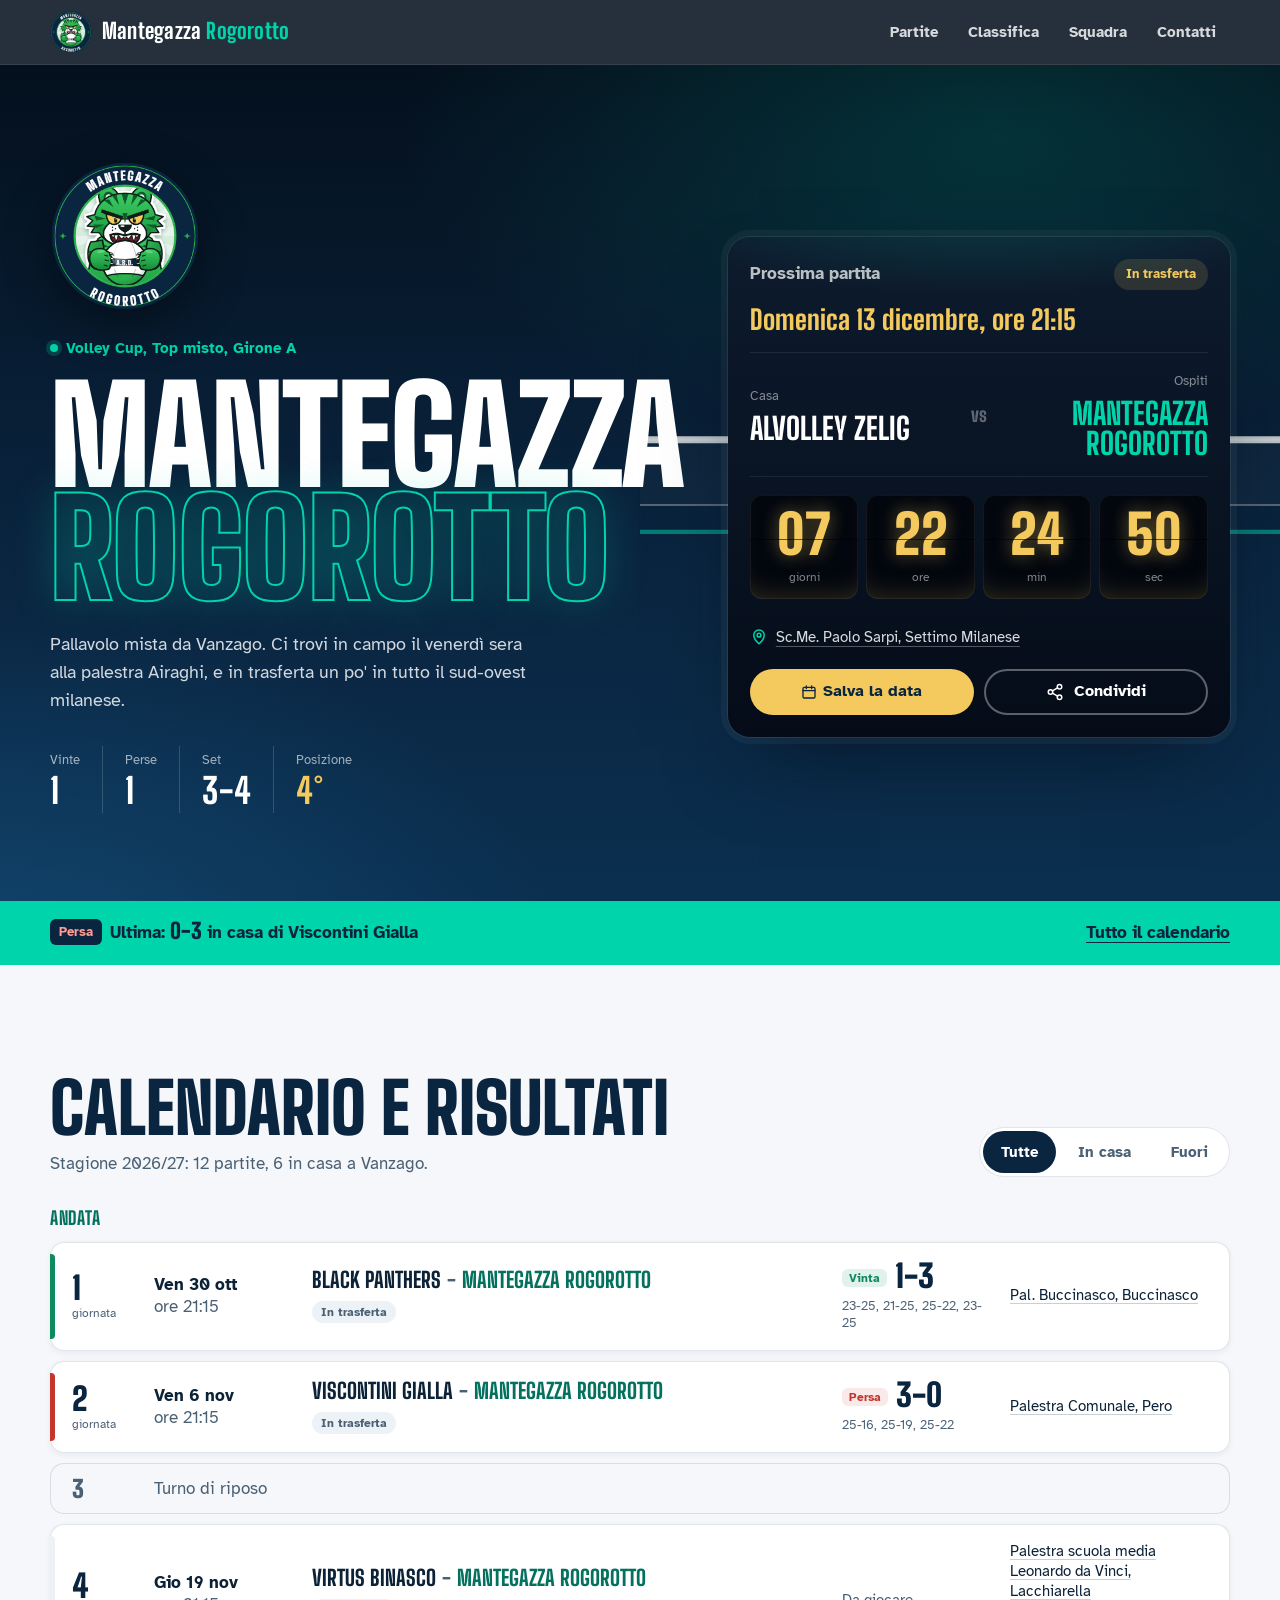
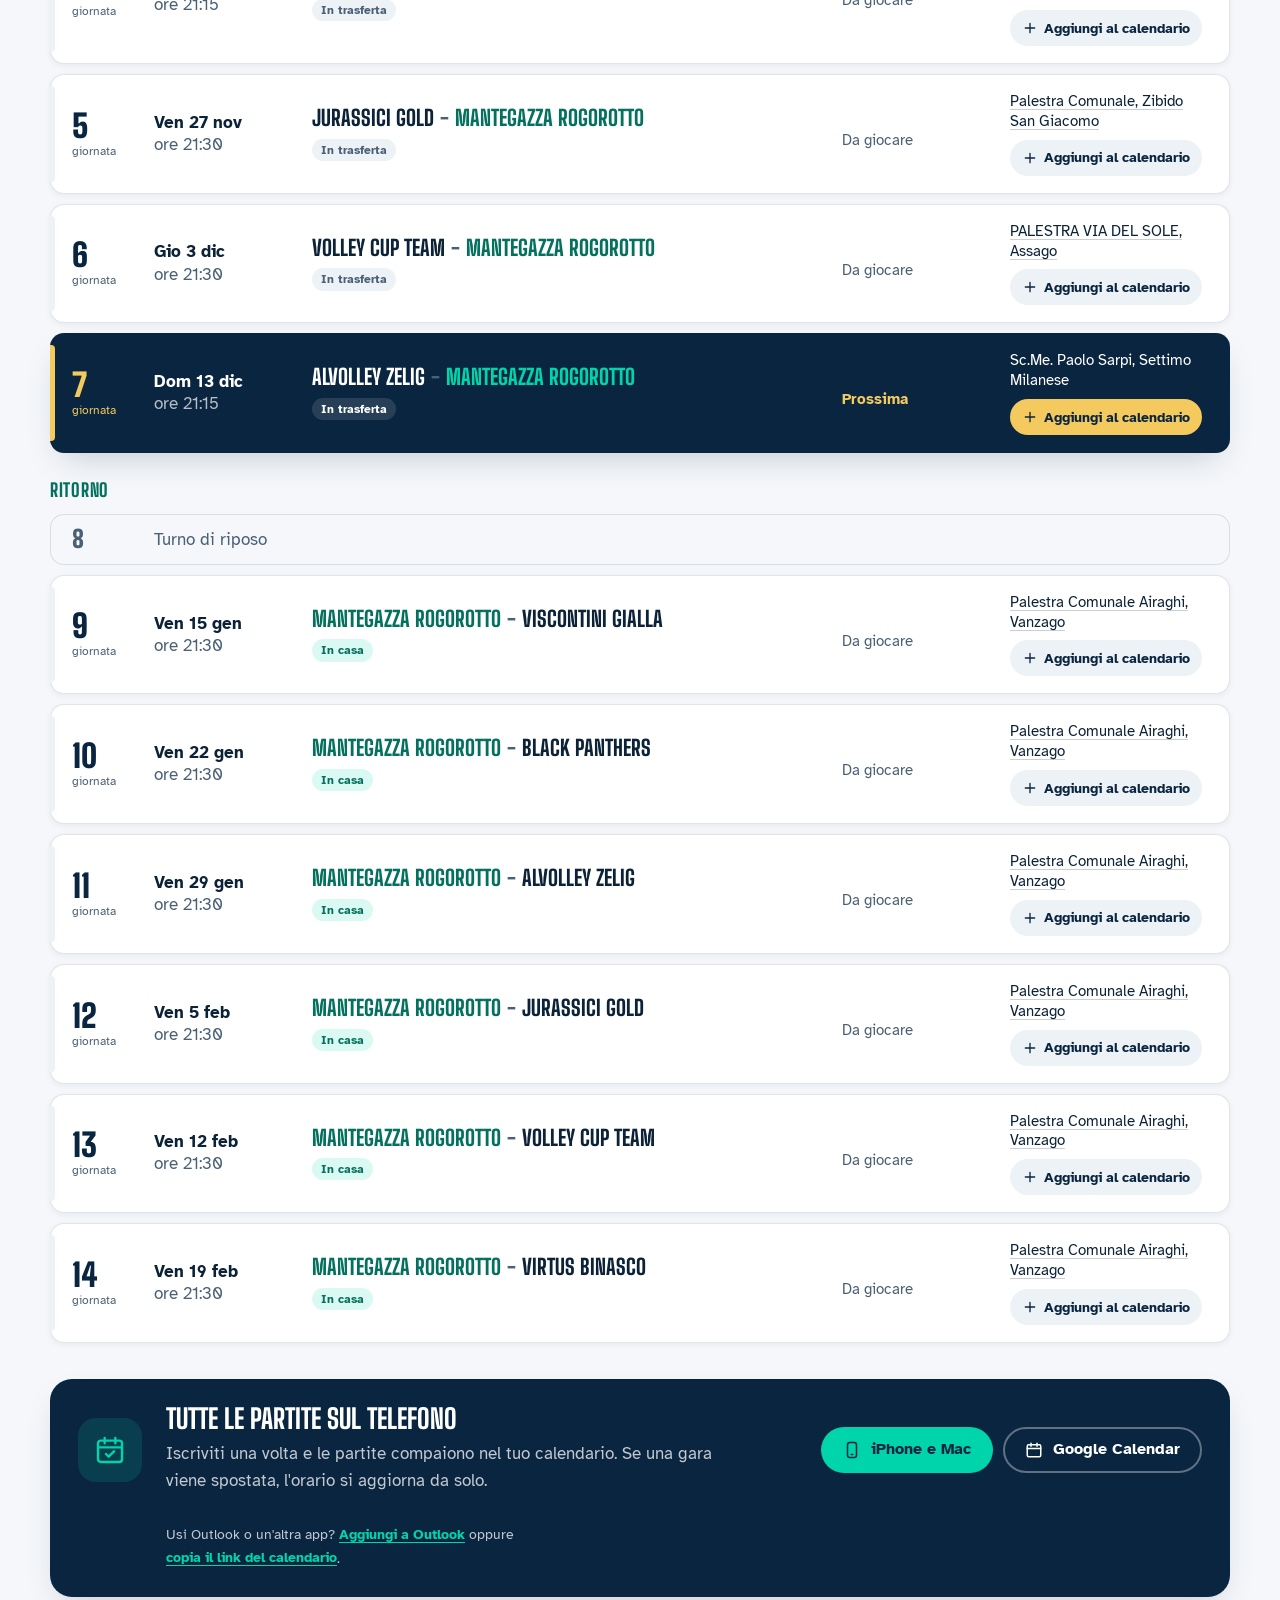
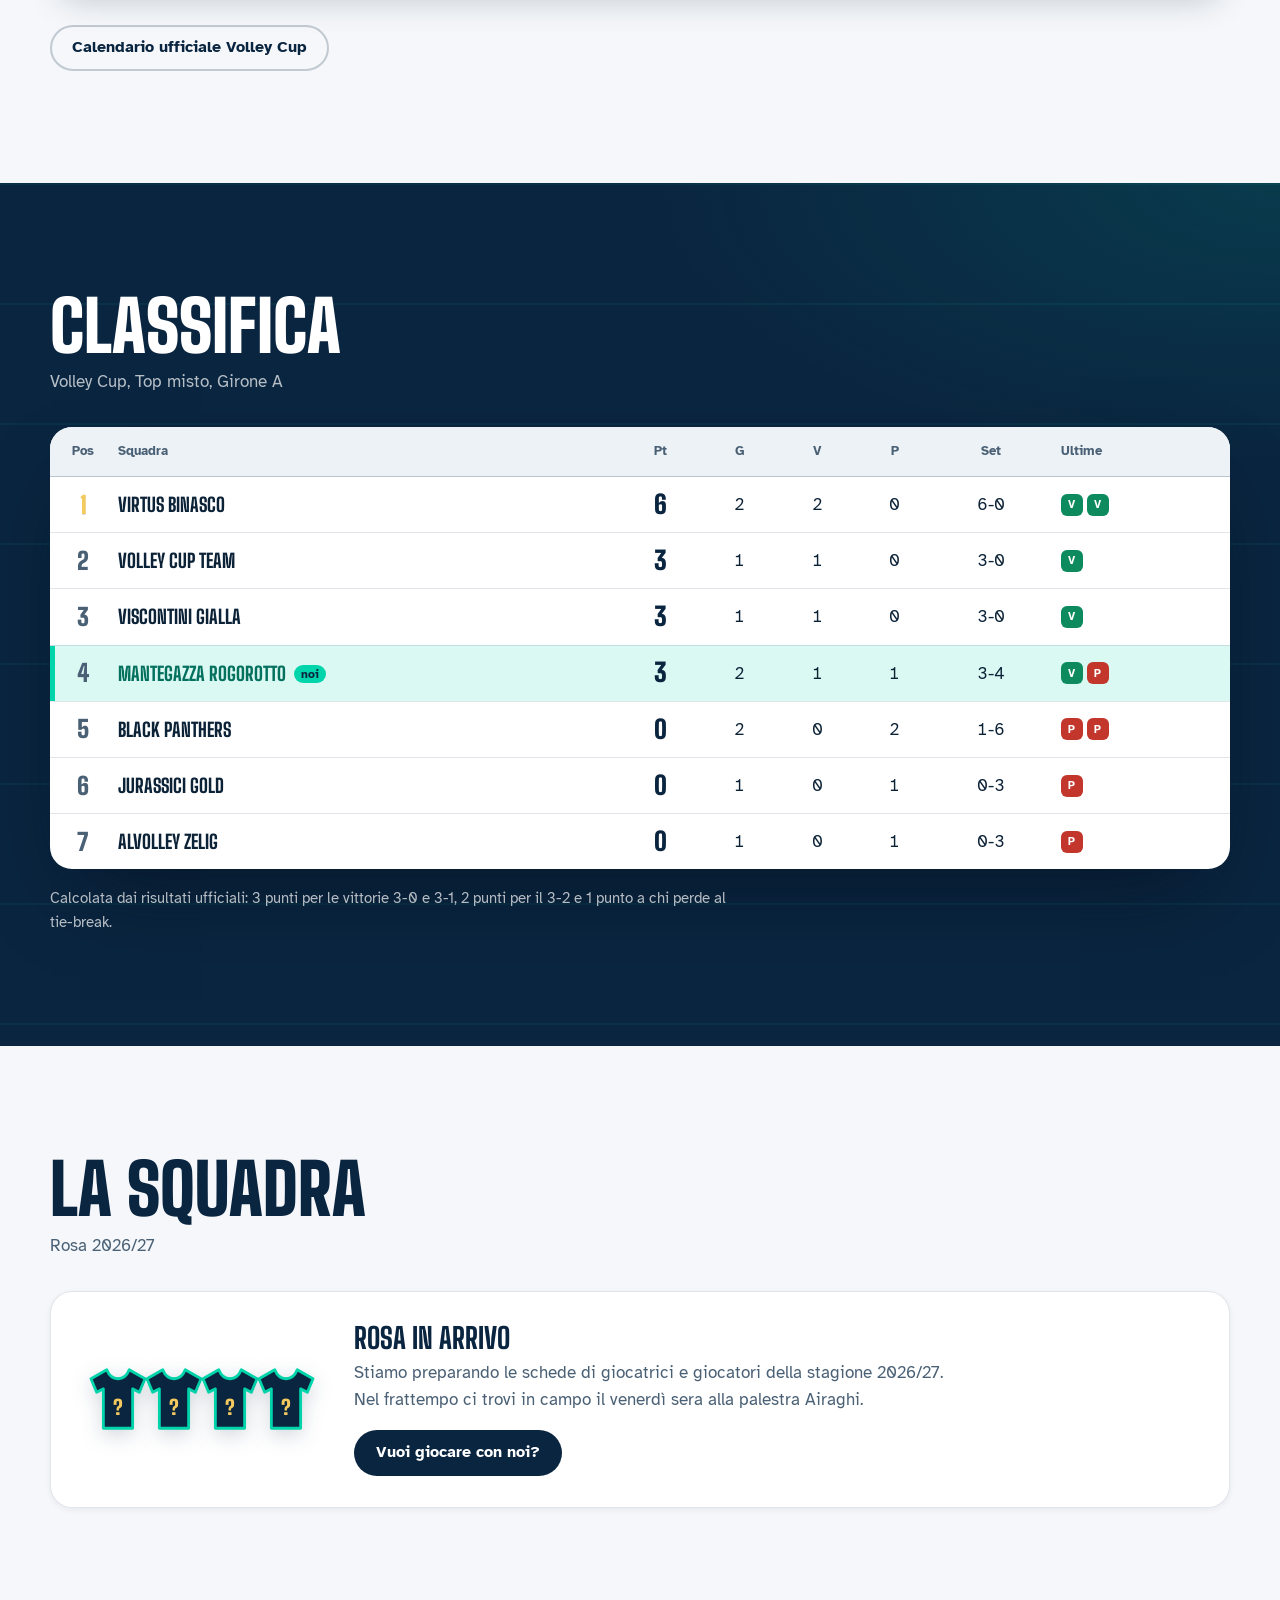
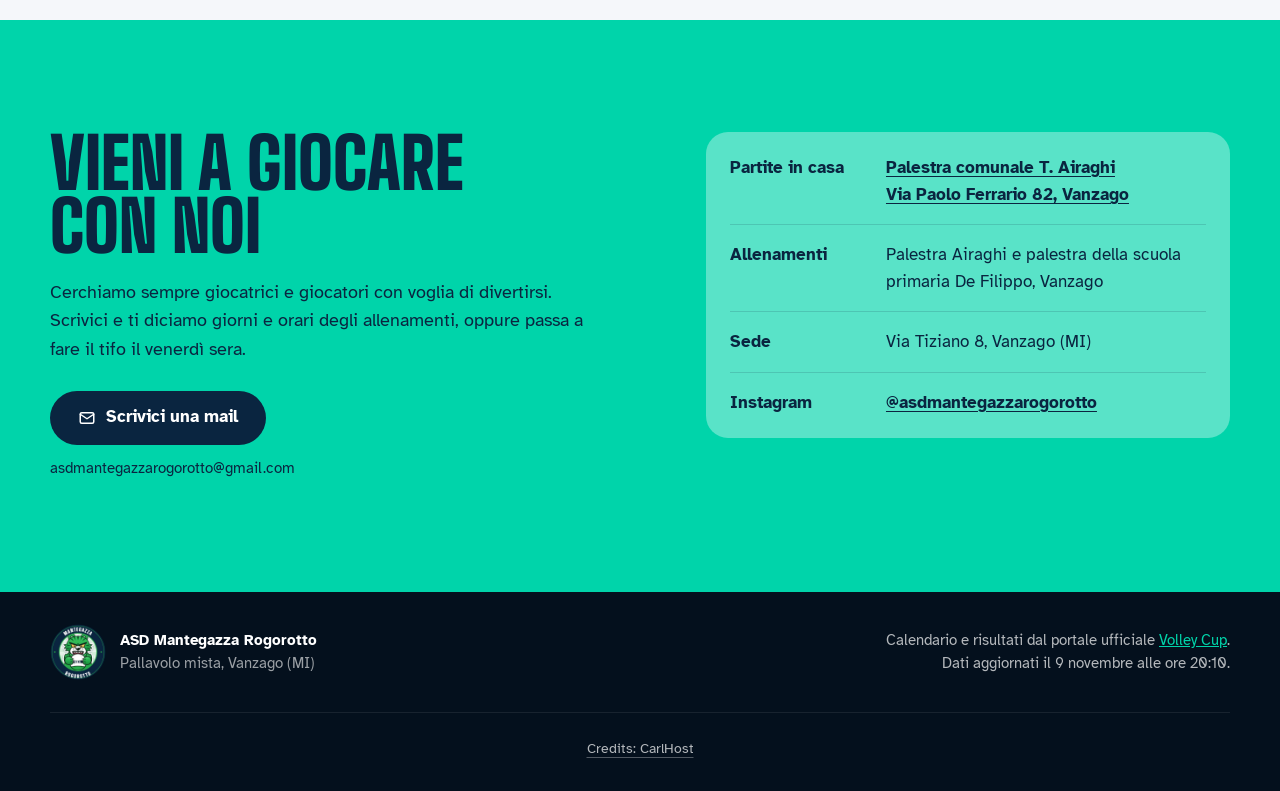
==== commit a95ccb8a: "Aggiungi Facebook ai contatti gestibili dall'admin Co-Authored-By: Claude Opus 5.5 <noreply@anthropi" ====
--- a/index.html
+++ b/index.html
@@ -295,6 +295,10 @@
             <dt>Sede</dt>
             <dd id="clubSeat">Via Tiziano 8, Vanzago (MI)</dd>
           </div>
+          <div id="clubFbRow" hidden>
+            <dt>Facebook</dt>
+            <dd><a id="clubFb" href="#" target="_blank" rel="noopener">Pagina Facebook</a></dd>
+          </div>
           <div id="clubIgRow">
             <dt>Instagram</dt>
             <dd><a id="clubIg" href="https://www.instagram.com/asdmantegazzarogorotto/" target="_blank" rel="noopener">@asdmantegazzarogorotto</a></dd>
@@ -319,6 +323,6 @@
 
   <div class="toast" id="toast" role="status" aria-live="polite"></div>
 
-  <script src="js/main.js?v=5" defer></script>
+  <script src="js/main.js?v=6" defer></script>
 </body>
 </html>
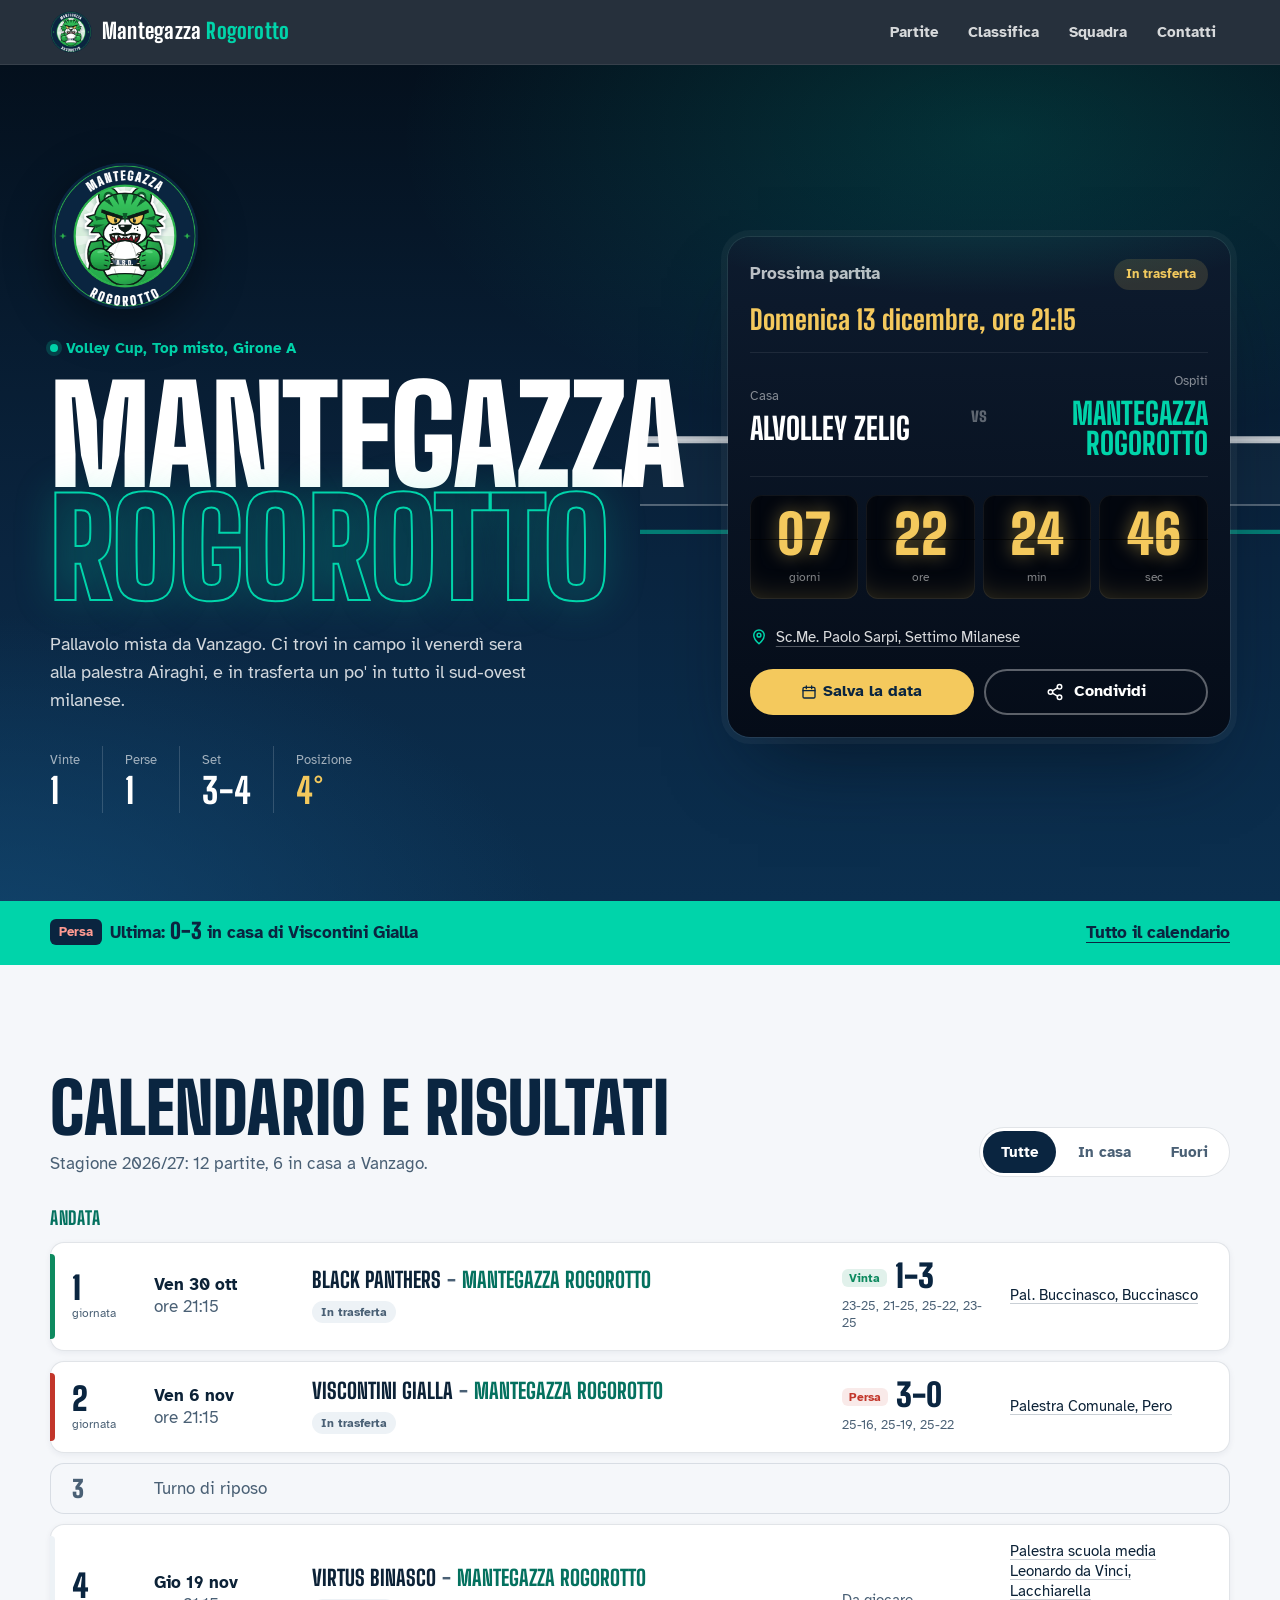
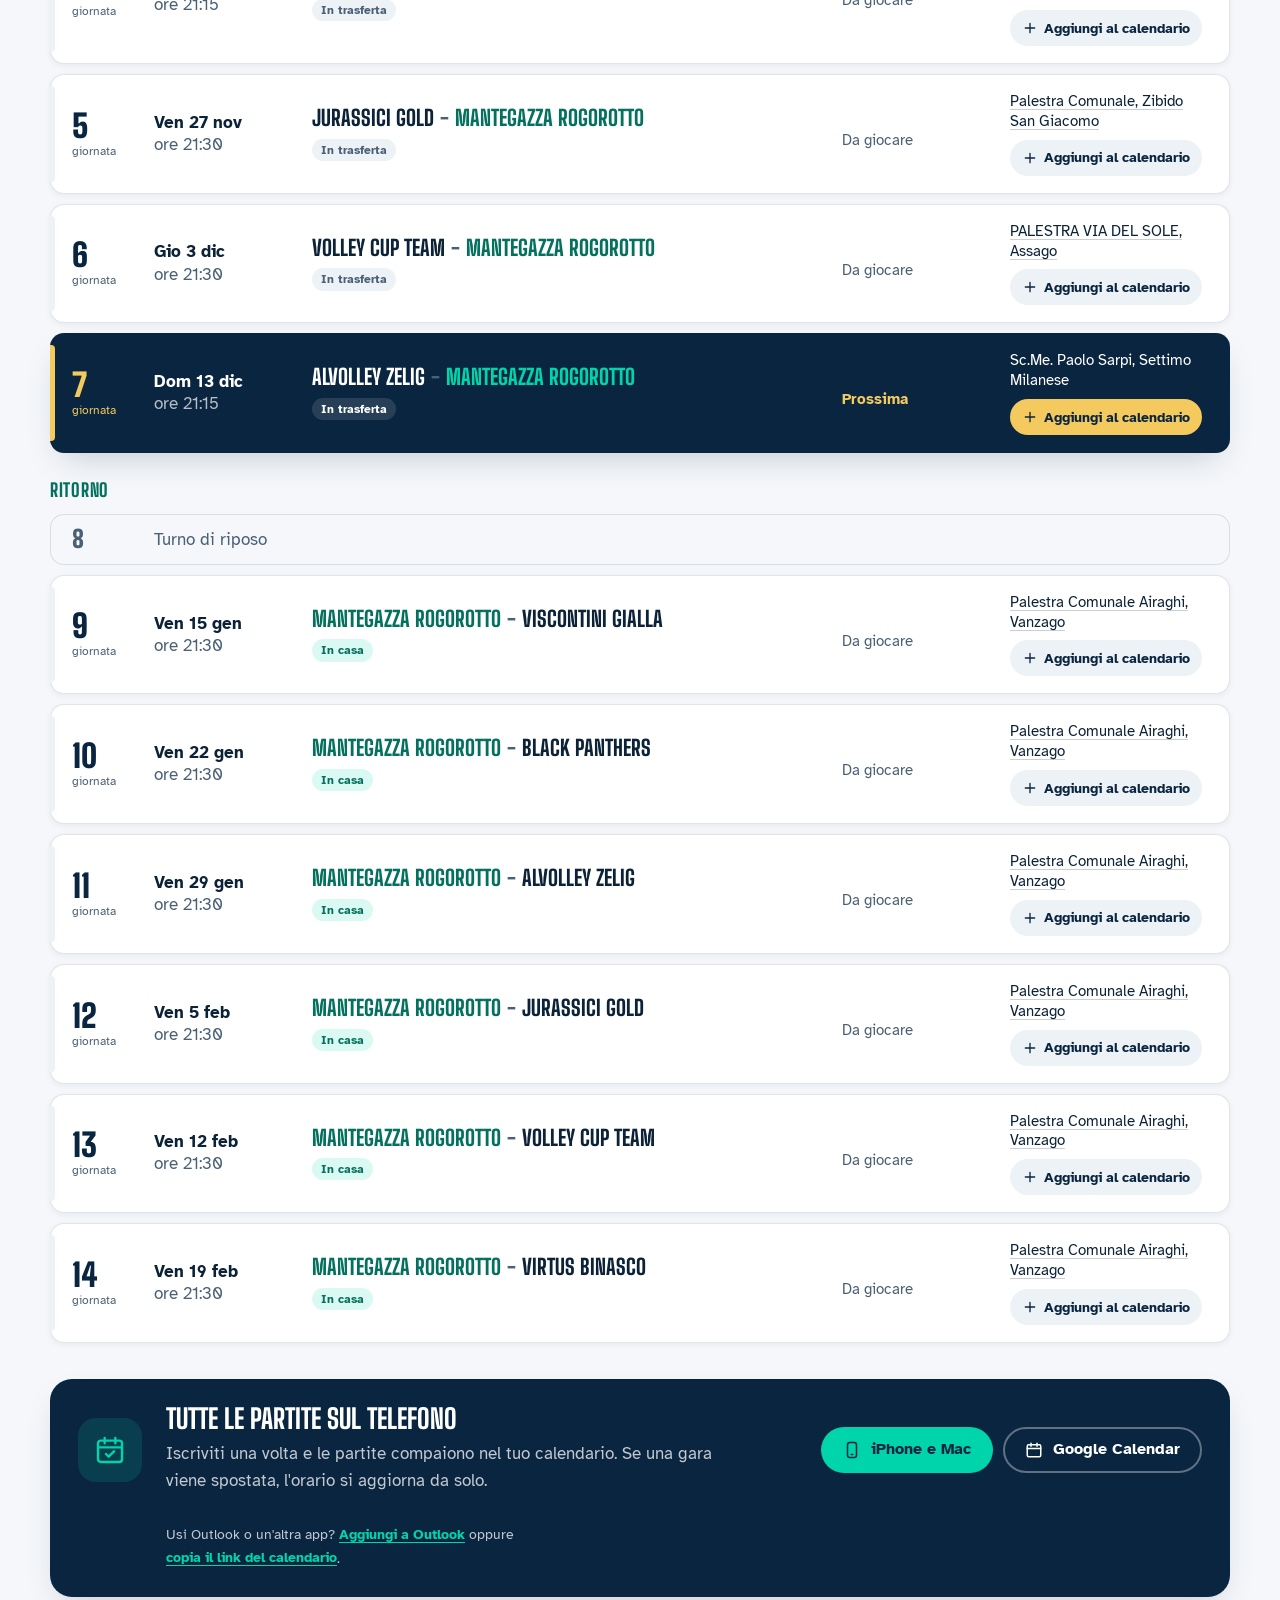
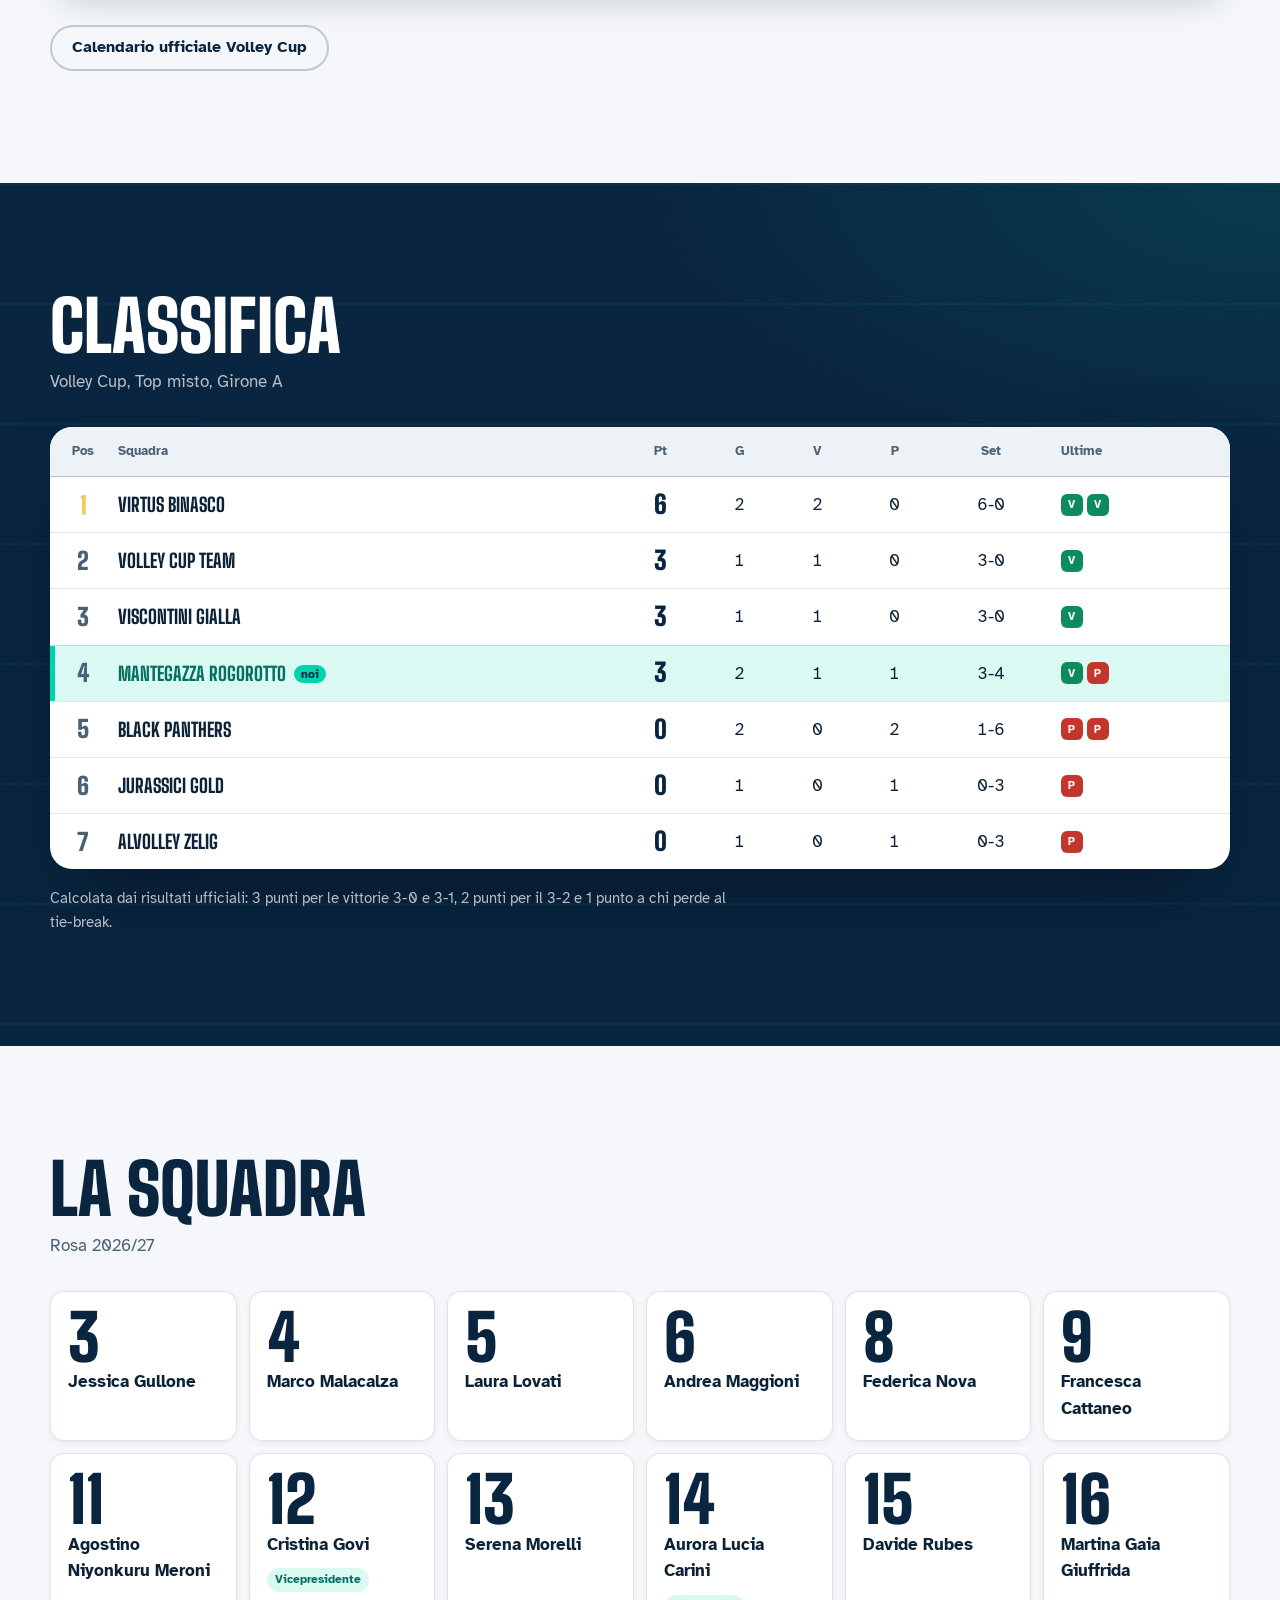
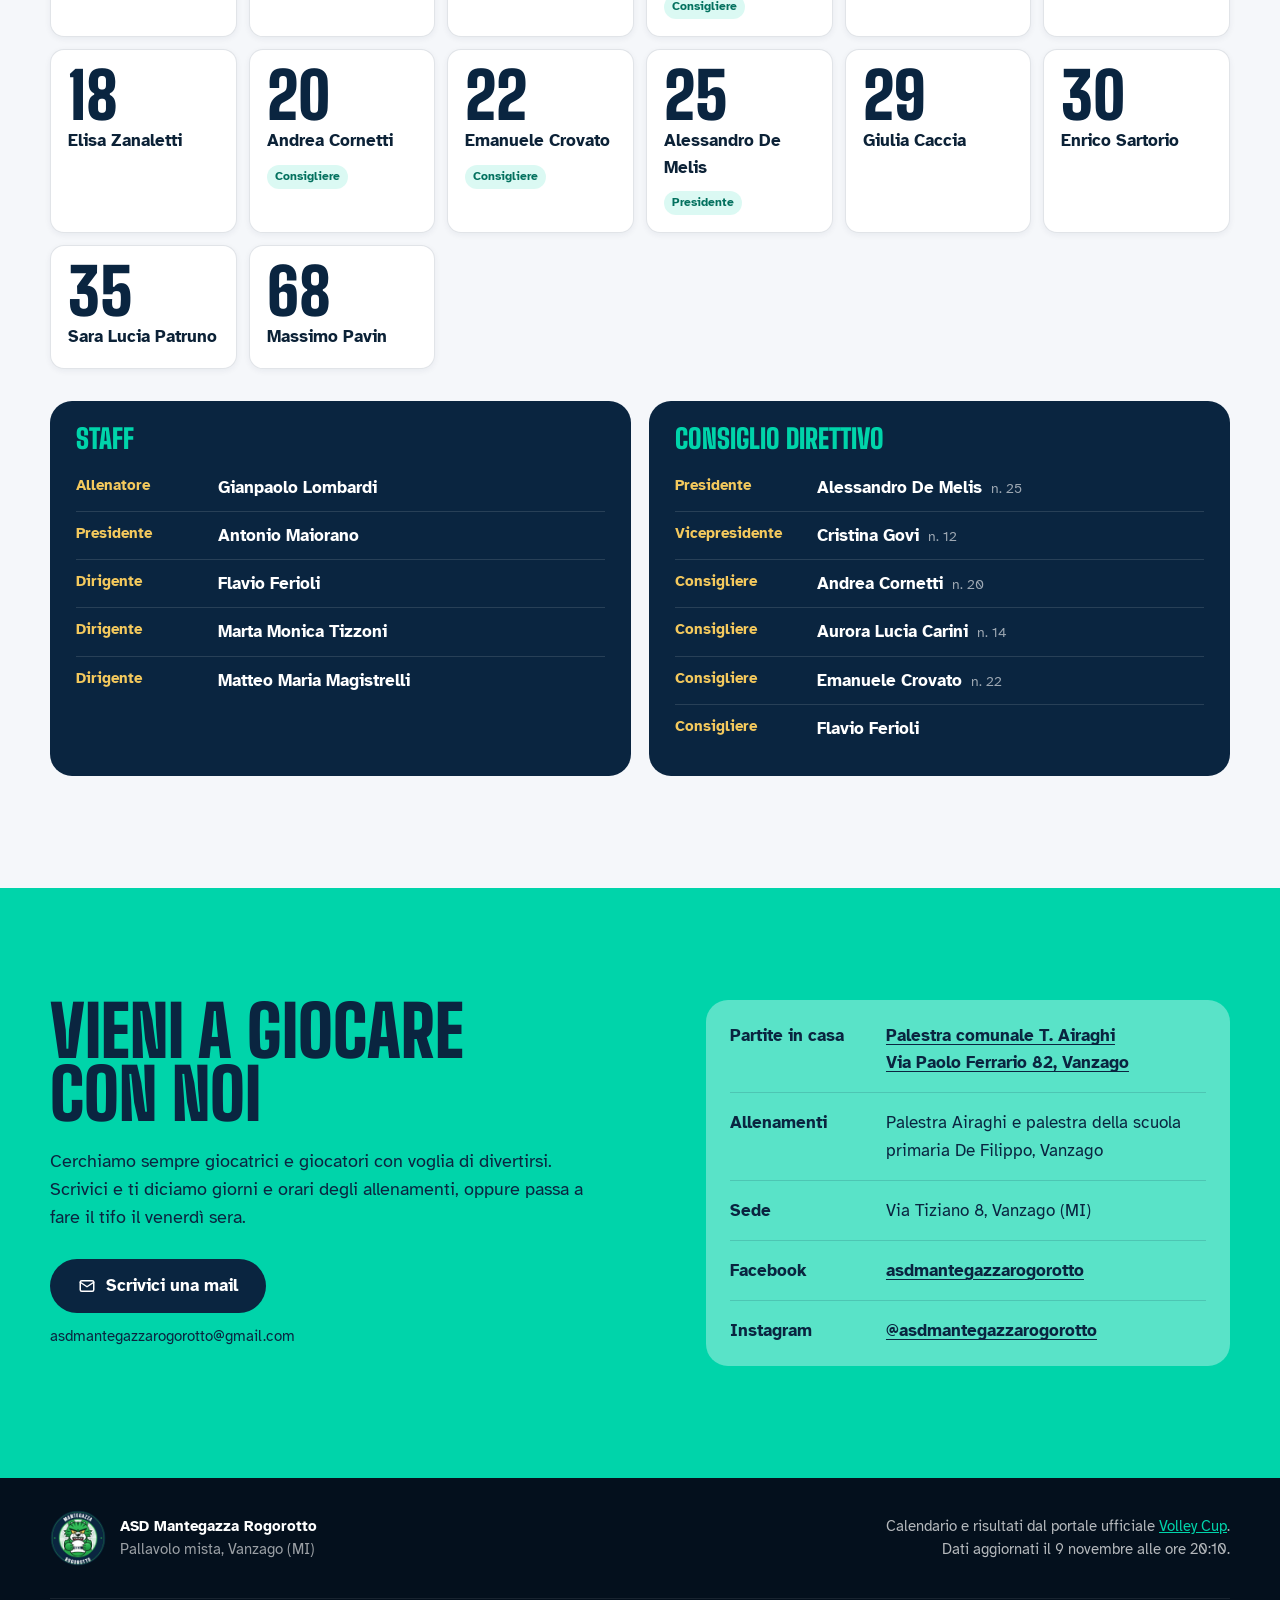
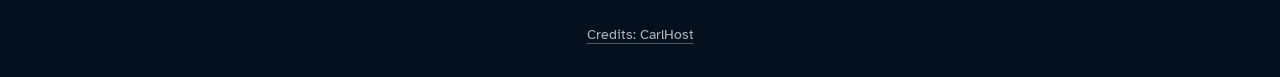
==== commit 81ed2f33: "Rosa 2026/27: giocatori, staff e consiglio direttivo - 20 giocatori con numero, staff tecnico e diri" ====
--- a/index.html
+++ b/index.html
@@ -22,7 +22,7 @@
   <link rel="preconnect" href="https://fonts.googleapis.com">
   <link rel="preconnect" href="https://fonts.gstatic.com" crossorigin>
   <link href="https://fonts.googleapis.com/css2?family=Atkinson+Hyperlegible:ital,wght@0,400;0,700;1,400&family=Big+Shoulders+Display:wght@600;700;800;900&display=swap" rel="stylesheet">
-  <link rel="stylesheet" href="css/style.css?v=7">
+  <link rel="stylesheet" href="css/style.css?v=8">
   <script type="application/ld+json">
   {
     "@context": "https://schema.org",
@@ -244,7 +244,7 @@
             <p class="section__sub">Rosa 2026/27</p>
           </div>
         </div>
-        <div id="roster" class="roster"></div>
+        <div id="roster"></div>
       </div>
     </section>
 
@@ -323,6 +323,6 @@
 
   <div class="toast" id="toast" role="status" aria-live="polite"></div>
 
-  <script src="js/main.js?v=6" defer></script>
+  <script src="js/main.js?v=7" defer></script>
 </body>
 </html>
--- a/css/style.css
+++ b/css/style.css
@@ -548,3 +548,21 @@
   .lightbox__prev { left: calc(50% - 64px); }
   .lightbox__next { right: calc(50% - 64px); }
 }
+
+/* ---------- squadra: giocatori, staff, società ---------- */
+.roster__grid { display: grid; grid-template-columns: repeat(auto-fill, minmax(170px, 1fr)); gap: 12px; }
+.player__club { justify-self: start; margin-top: 6px; padding: 2px 8px; border-radius: 999px; background: rgba(0, 212, 170, .14); color: var(--teal-ink); font-size: .78rem; font-weight: 700; }
+.people { display: grid; grid-template-columns: repeat(auto-fit, minmax(280px, 1fr)); gap: 18px; margin-top: 32px; }
+.people__col { background: var(--navy); color: #fff; border-radius: var(--r-lg); padding: 24px 26px; }
+.people__col h3 { margin: 0 0 12px; font: 900 1.7rem/1 var(--display); text-transform: uppercase; color: var(--teal); }
+.people ul { list-style: none; margin: 0; padding: 0; }
+.people li { display: grid; grid-template-columns: 130px 1fr; gap: 12px; padding: 10px 0; border-bottom: 1px solid rgba(255,255,255,.12); }
+.people li:last-child { border-bottom: 0; }
+.people__role { color: var(--gold); font-weight: 700; font-size: .92rem; }
+.people__name { font-weight: 700; }
+.people__name small { color: rgba(255,255,255,.6); font-weight: 400; margin-left: 4px; }
+@media (max-width: 720px) {
+  .roster__grid { grid-template-columns: repeat(2, minmax(0, 1fr)); gap: 10px; }
+  .people li { grid-template-columns: 1fr; gap: 2px; }
+}
+.roster__grid .player { align-content: start; }
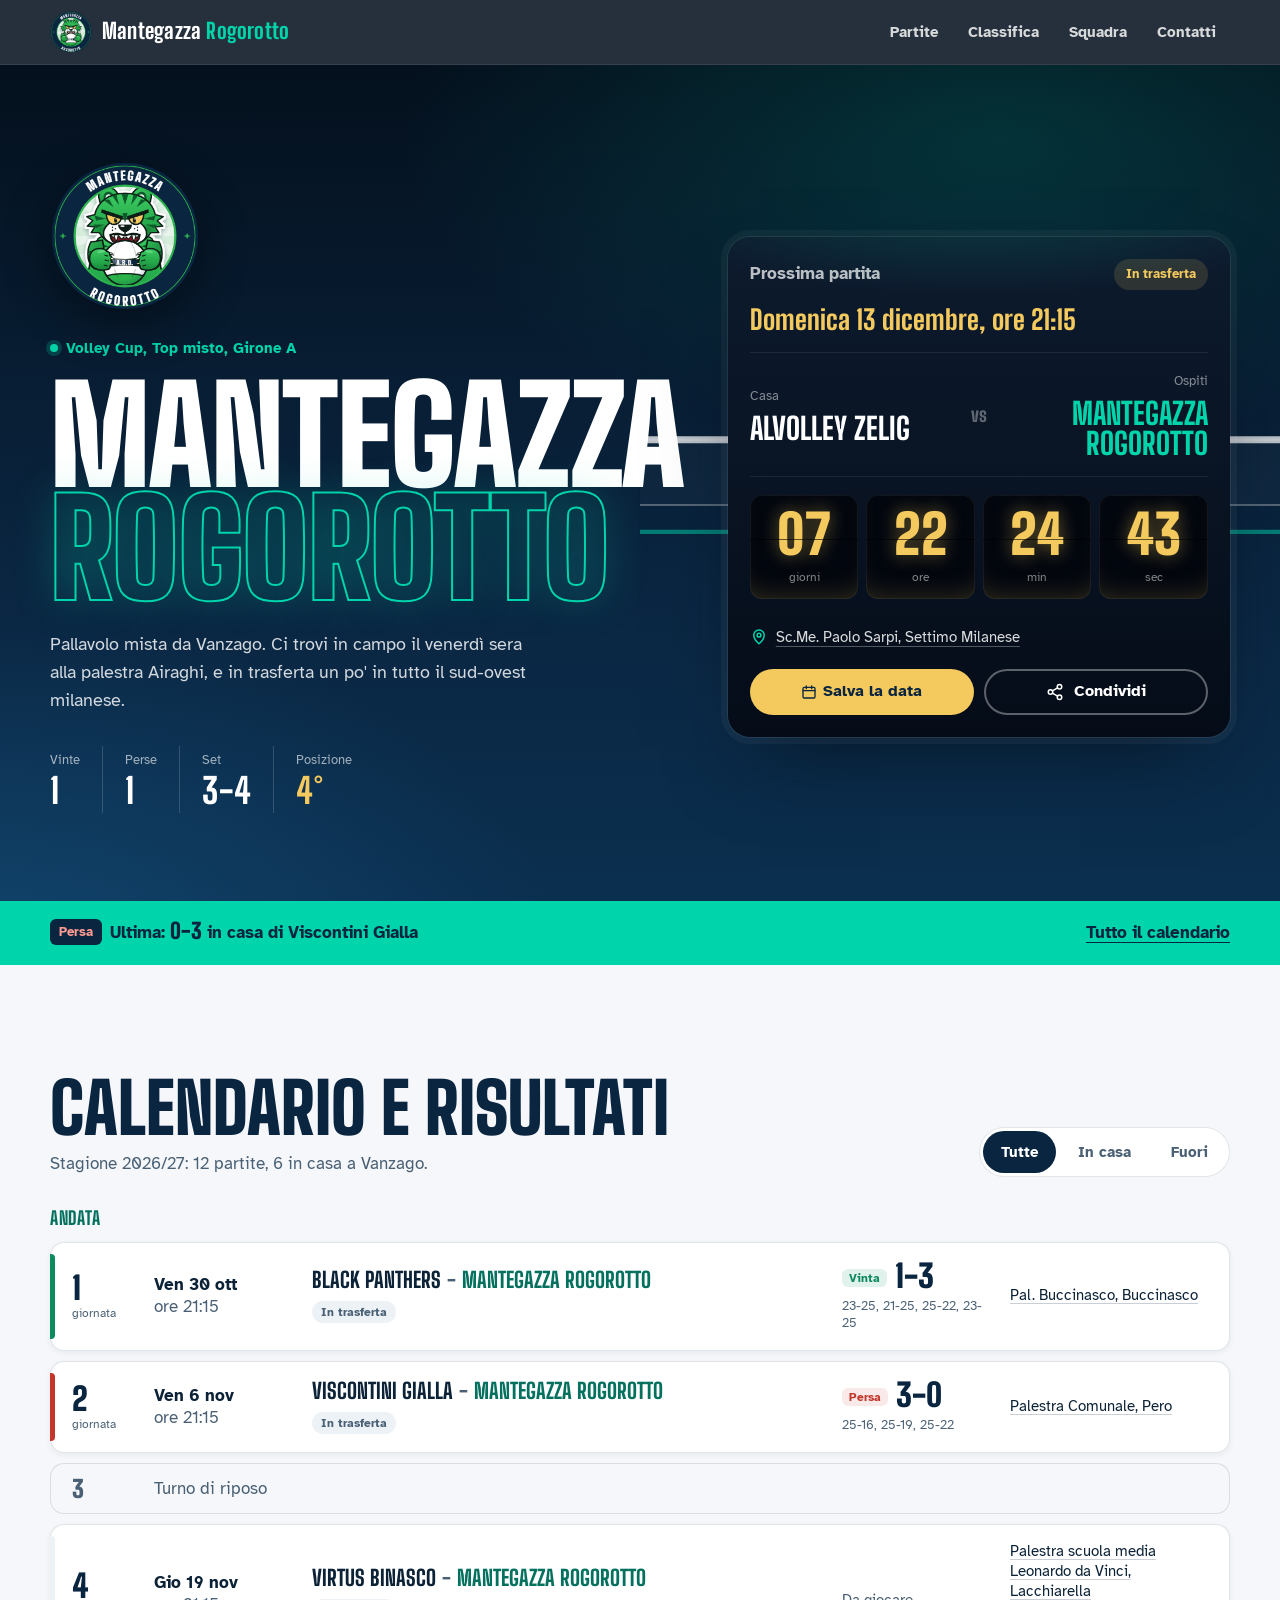
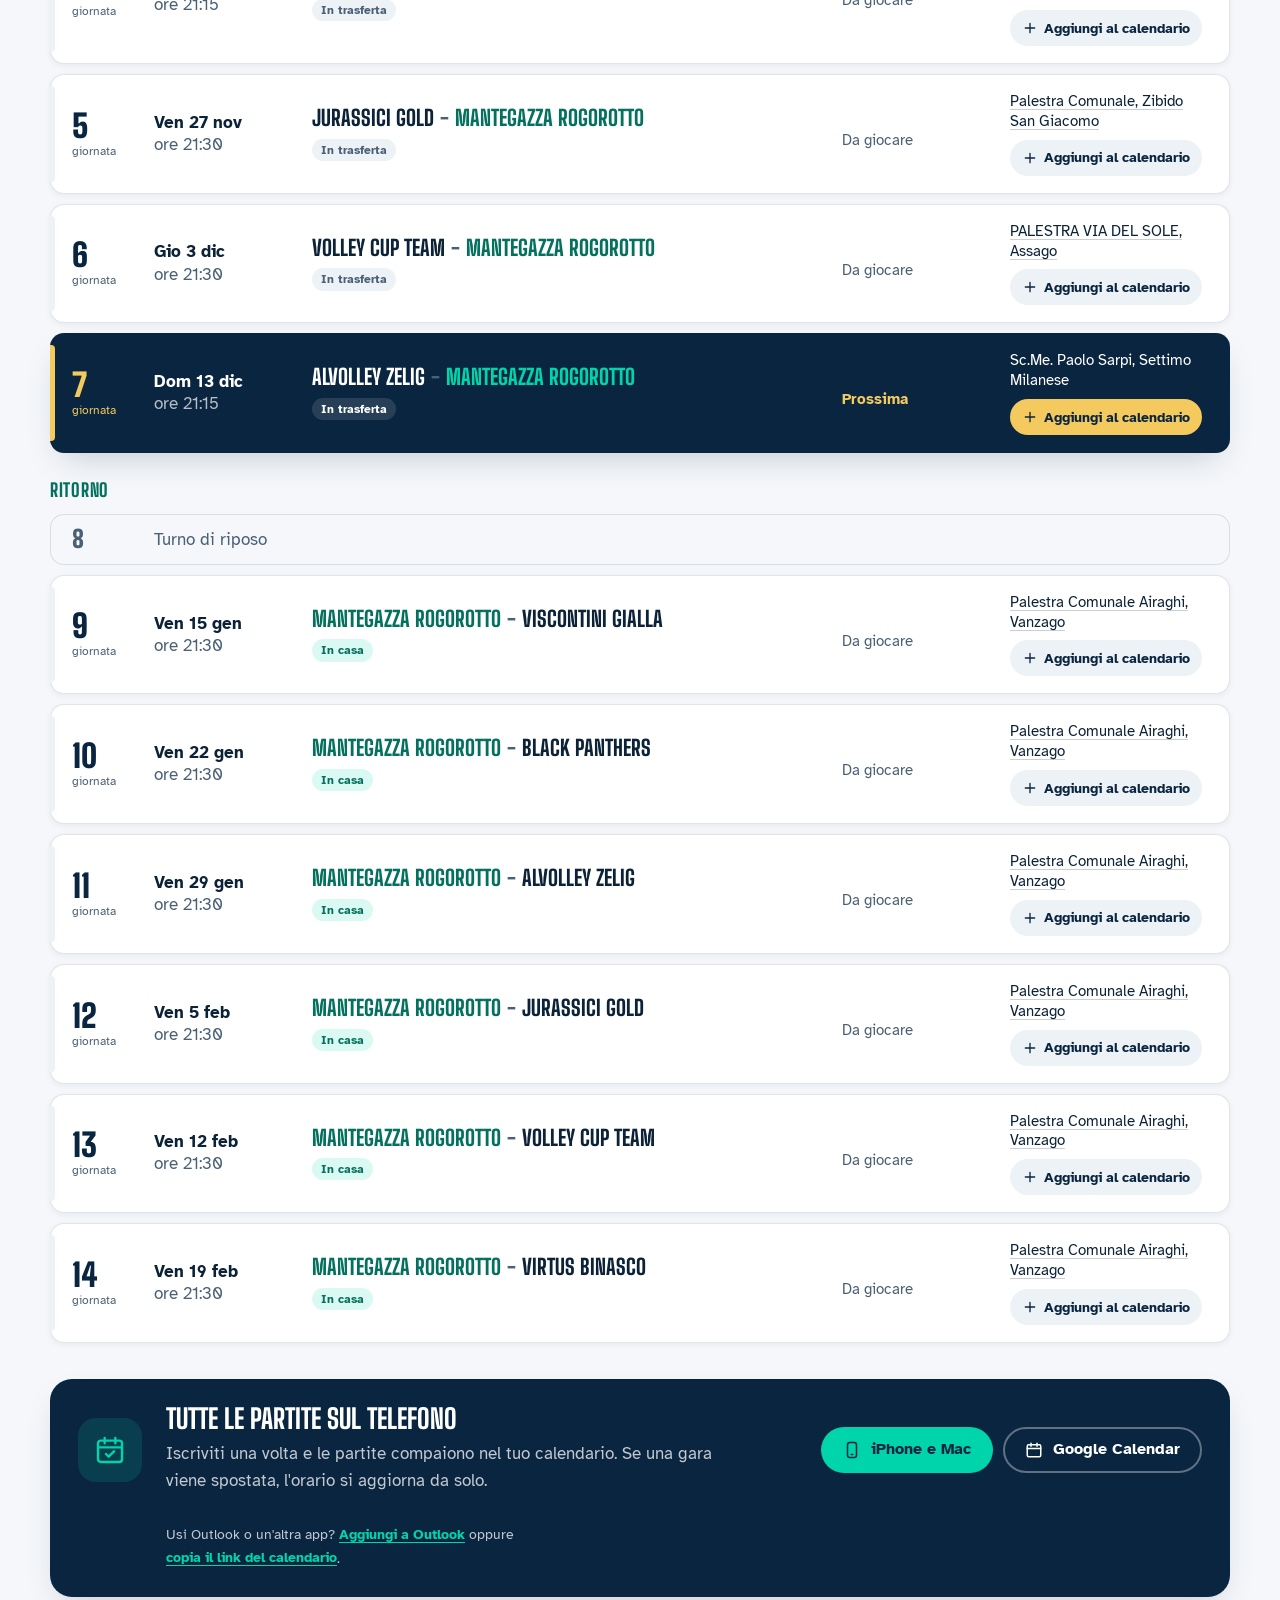
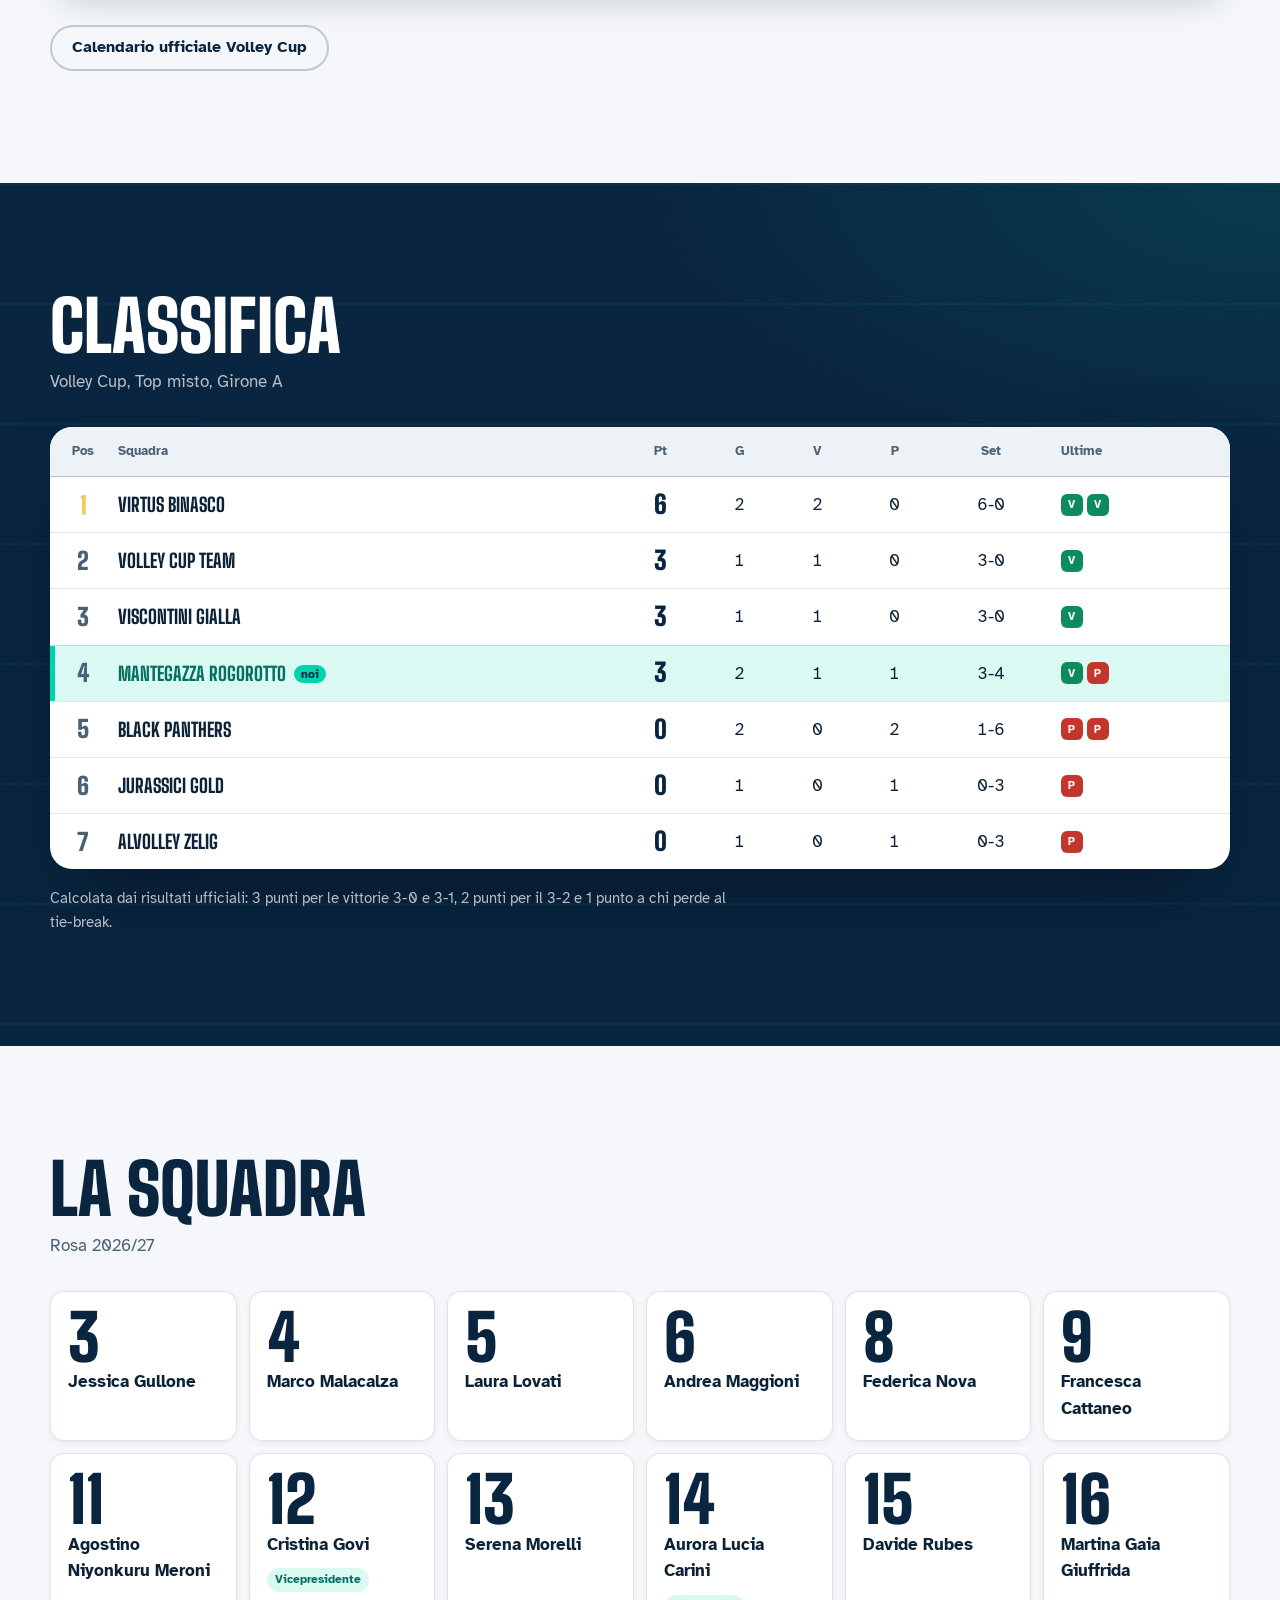
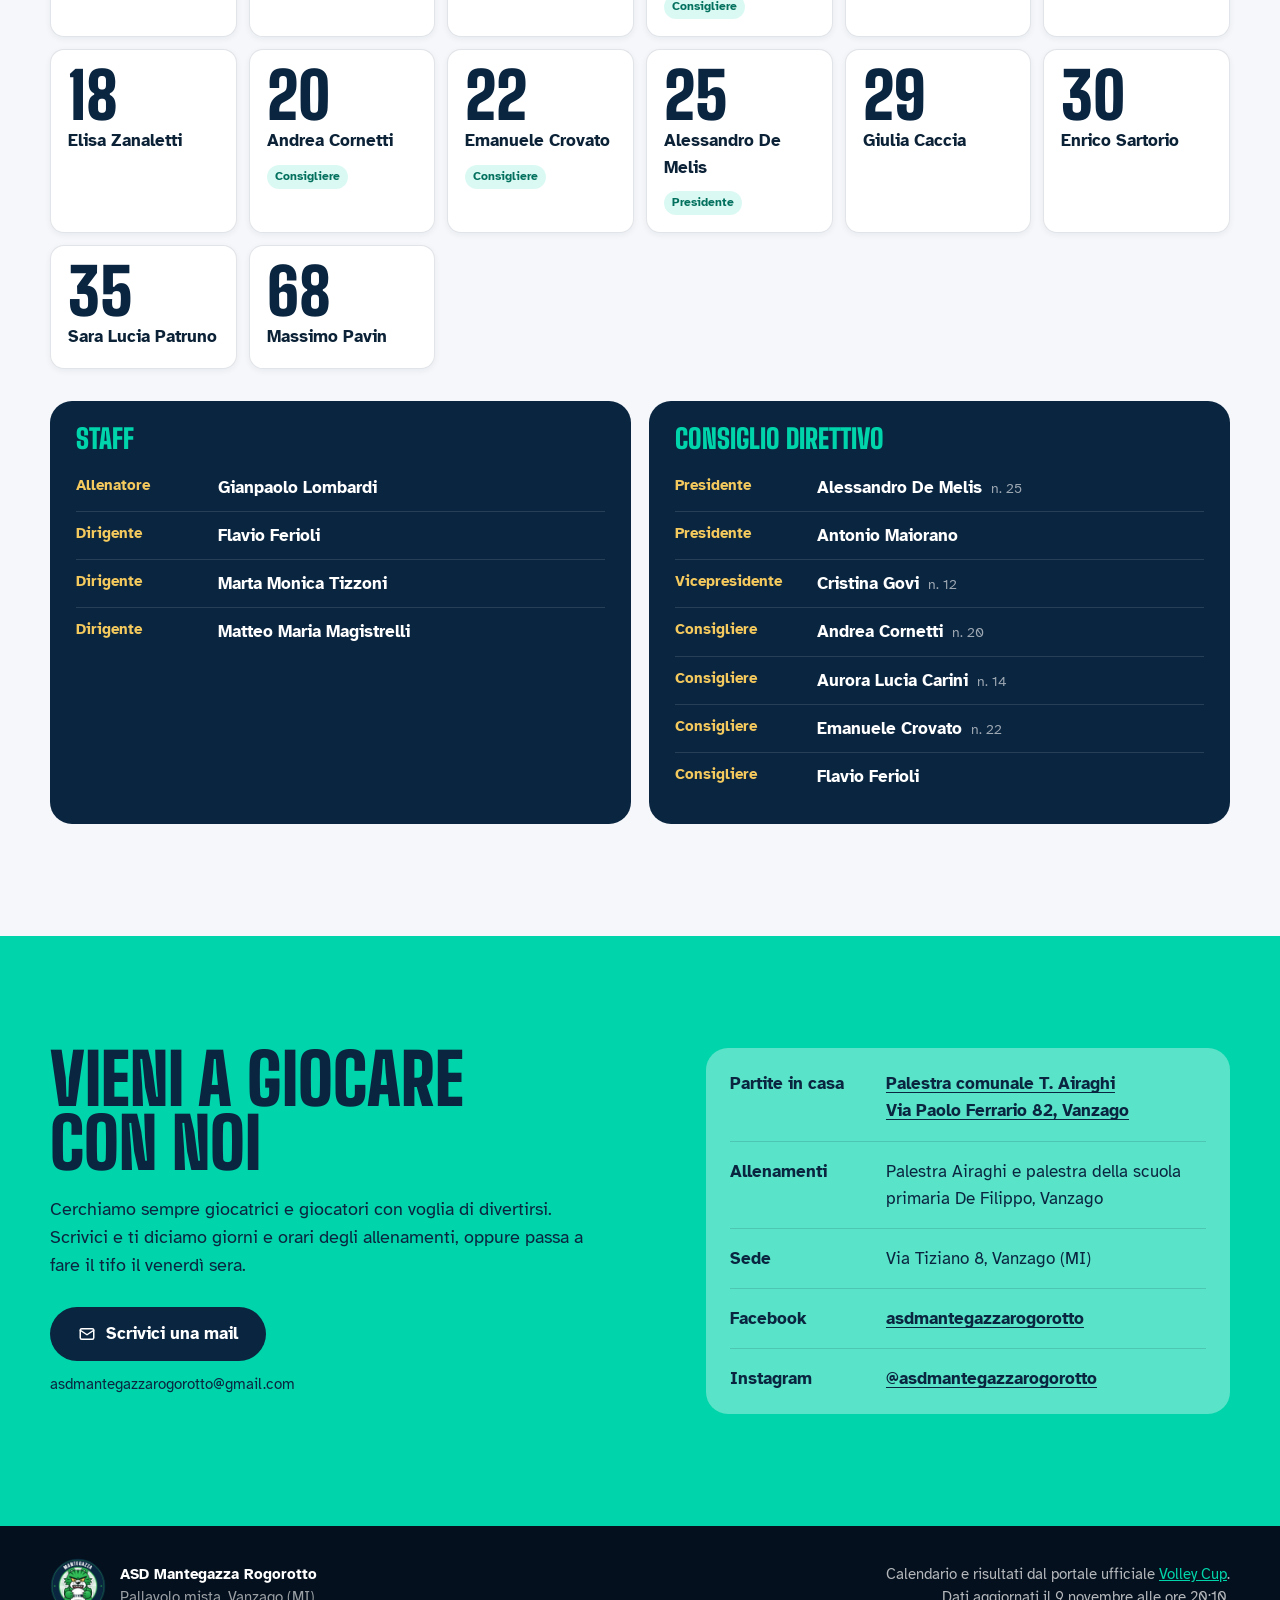
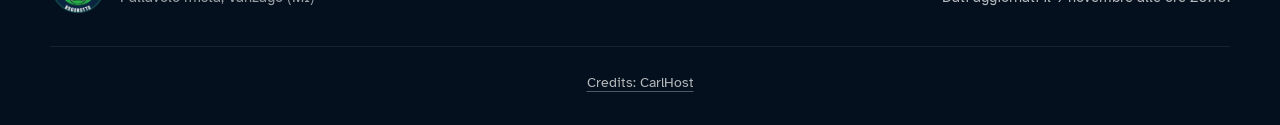
==== commit 465c5812: "Dominio asdmantegazzarogorotto.it Co-Authored-By: Claude Opus 5.5 <noreply@anthropic.com>" ====
--- a/index.html
+++ b/index.html
@@ -6,14 +6,14 @@
   <title>Mantegazza Rogorotto | Pallavolo mista a Vanzago</title>
   <meta name="description" content="ASD Mantegazza Rogorotto, pallavolo mista di Vanzago (MI). Prossima partita, calendario, risultati e classifica del campionato Volley Cup Top misto, aggiornati dai dati ufficiali.">
   <meta name="theme-color" content="#0A2540">
-  <link rel="canonical" href="https://backinbusinesss.github.io/asdmantegazzarogorotto/">
+  <link rel="canonical" href="https://asdmantegazzarogorotto.it/">
   <meta property="og:type" content="website">
   <meta property="og:locale" content="it_IT">
   <meta property="og:site_name" content="Mantegazza Rogorotto">
   <meta property="og:title" content="Mantegazza Rogorotto, pallavolo mista">
   <meta property="og:description" content="Prossima partita, risultati e classifica della Volley Cup Top misto.">
-  <meta property="og:url" content="https://backinbusinesss.github.io/asdmantegazzarogorotto/">
-  <meta property="og:image" content="https://backinbusinesss.github.io/asdmantegazzarogorotto/assets/og.png">
+  <meta property="og:url" content="https://asdmantegazzarogorotto.it/">
+  <meta property="og:image" content="https://asdmantegazzarogorotto.it/assets/og.png">
   <meta property="og:image:width" content="1200">
   <meta property="og:image:height" content="630">
   <meta name="twitter:card" content="summary_large_image">
@@ -29,9 +29,9 @@
     "@type": "SportsTeam",
     "name": "ASD Mantegazza Rogorotto",
     "sport": "Pallavolo",
-    "logo": "https://backinbusinesss.github.io/asdmantegazzarogorotto/assets/logo-1024.png",
+    "logo": "https://asdmantegazzarogorotto.it/assets/logo-1024.png",
     "email": "asdmantegazzarogorotto@gmail.com",
-    "url": "https://backinbusinesss.github.io/asdmantegazzarogorotto/",
+    "url": "https://asdmantegazzarogorotto.it/",
     "location": {
       "@type": "SportsActivityLocation",
       "name": "Palestra comunale T. Airaghi",
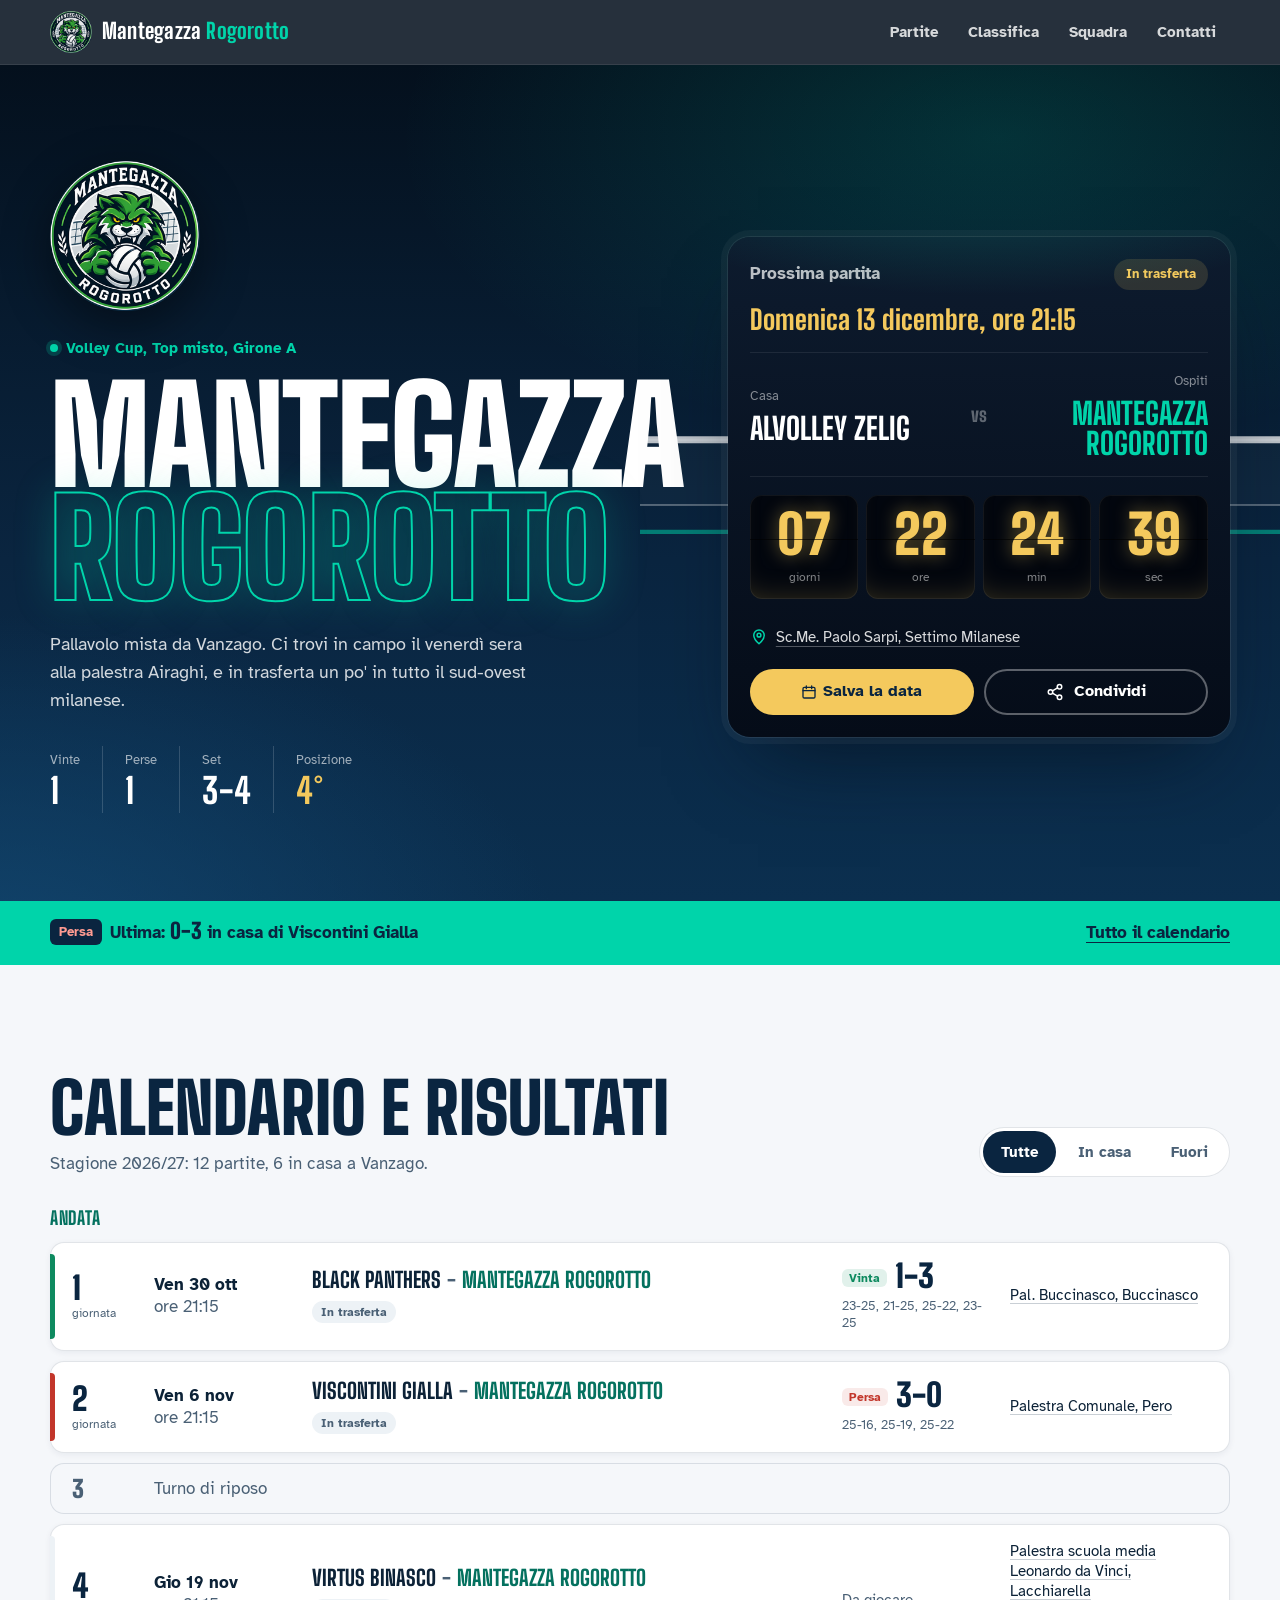
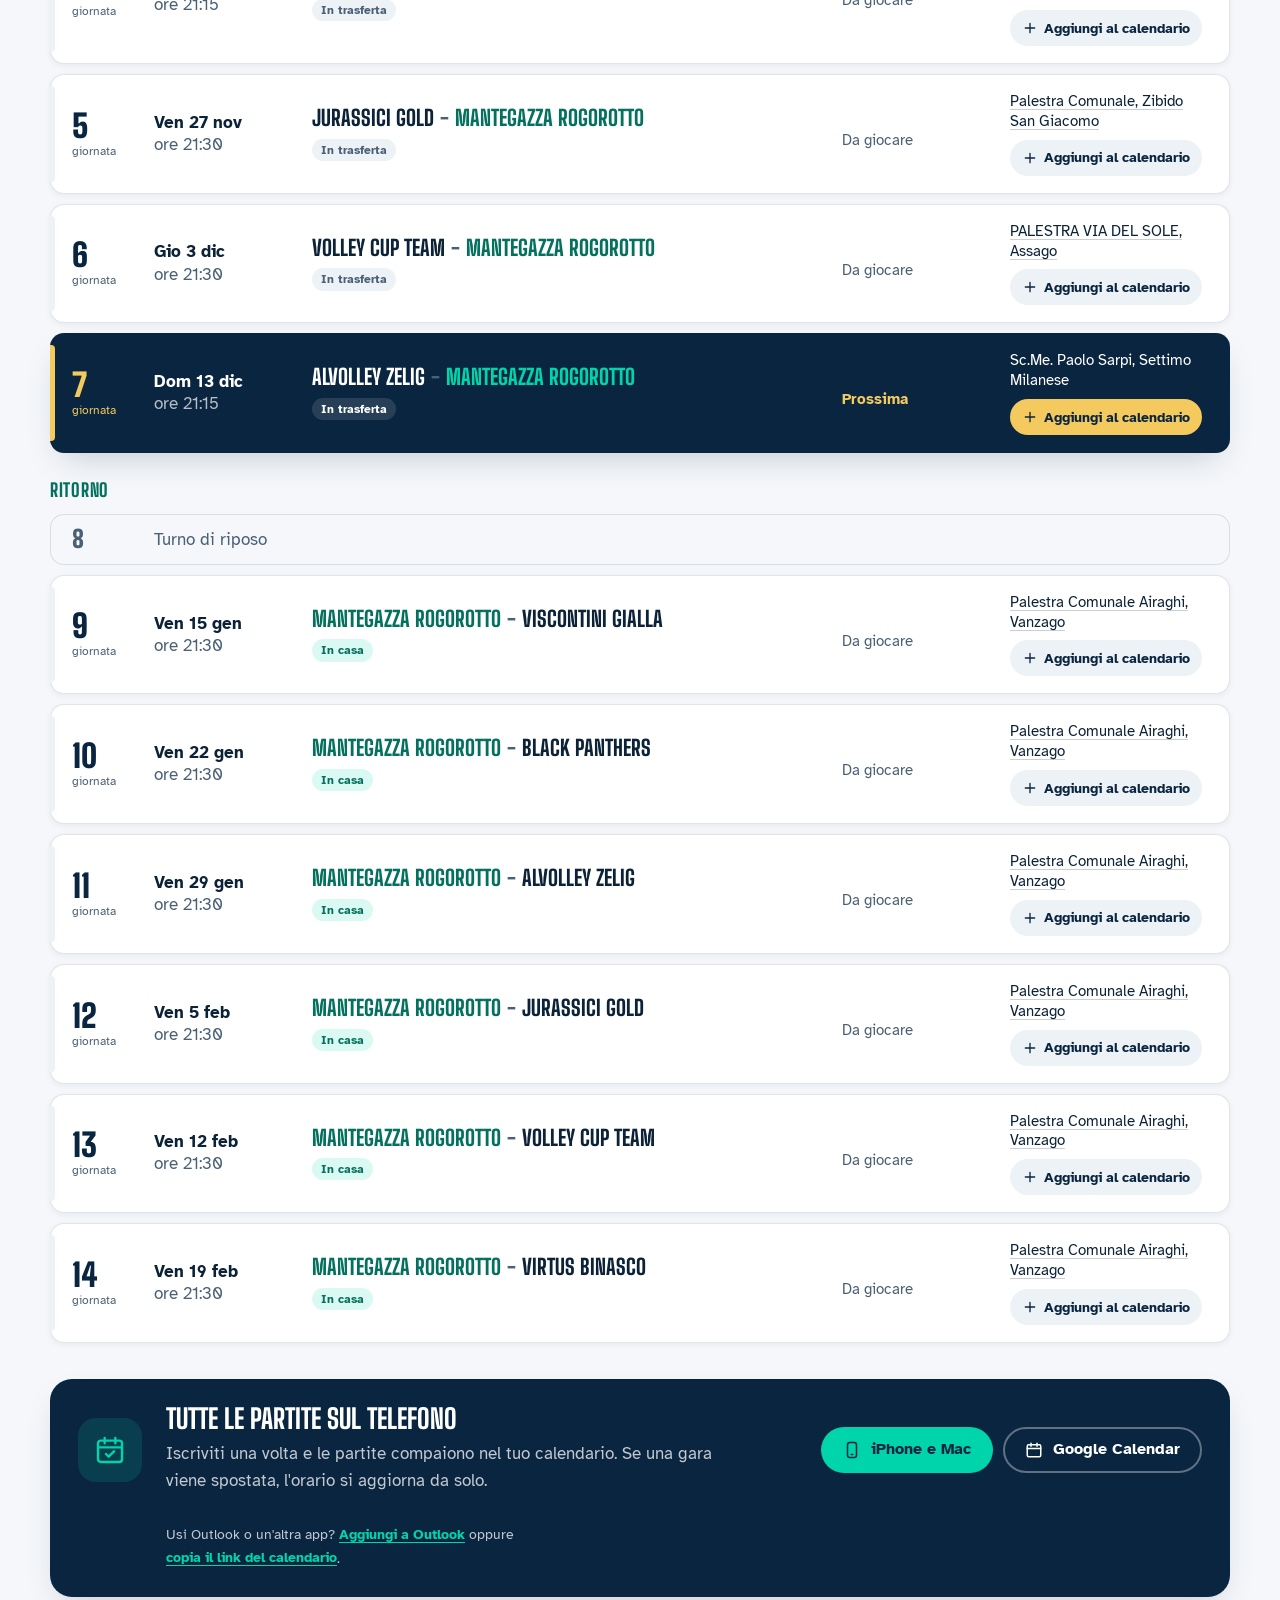
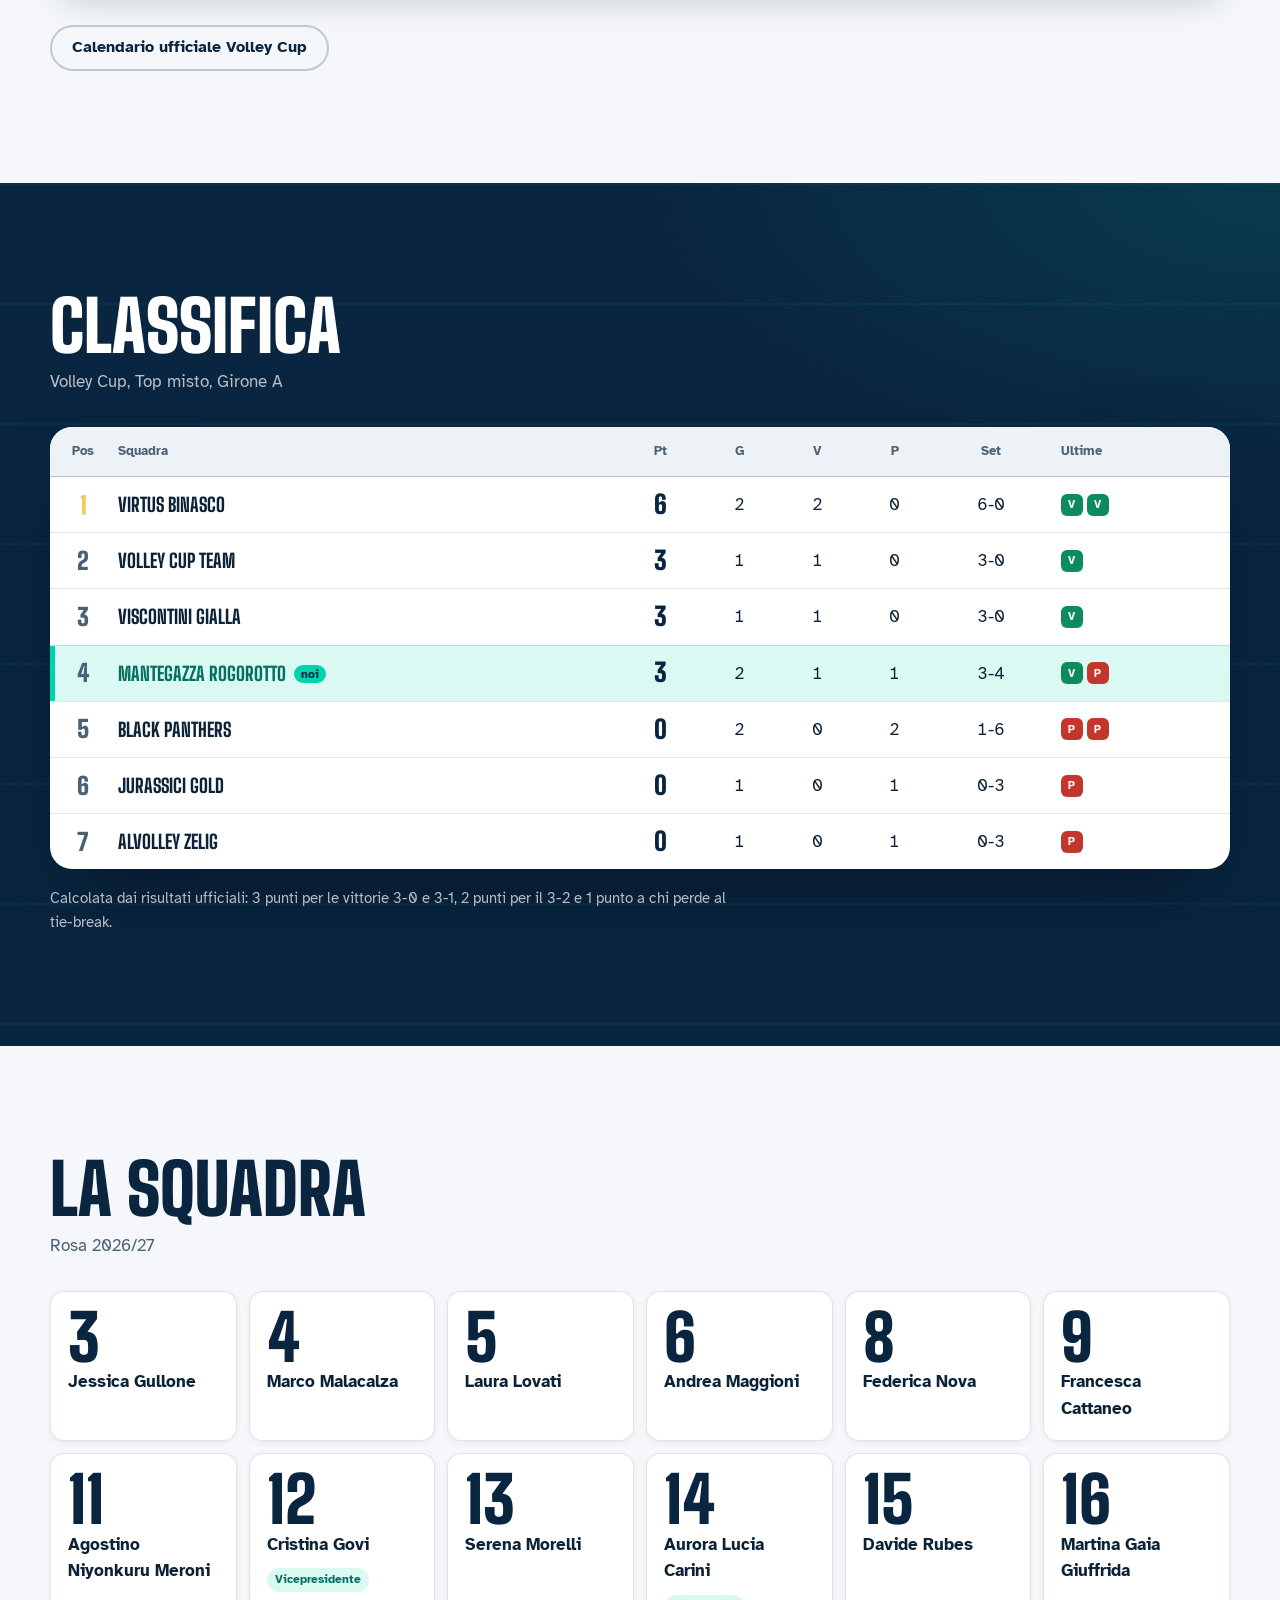
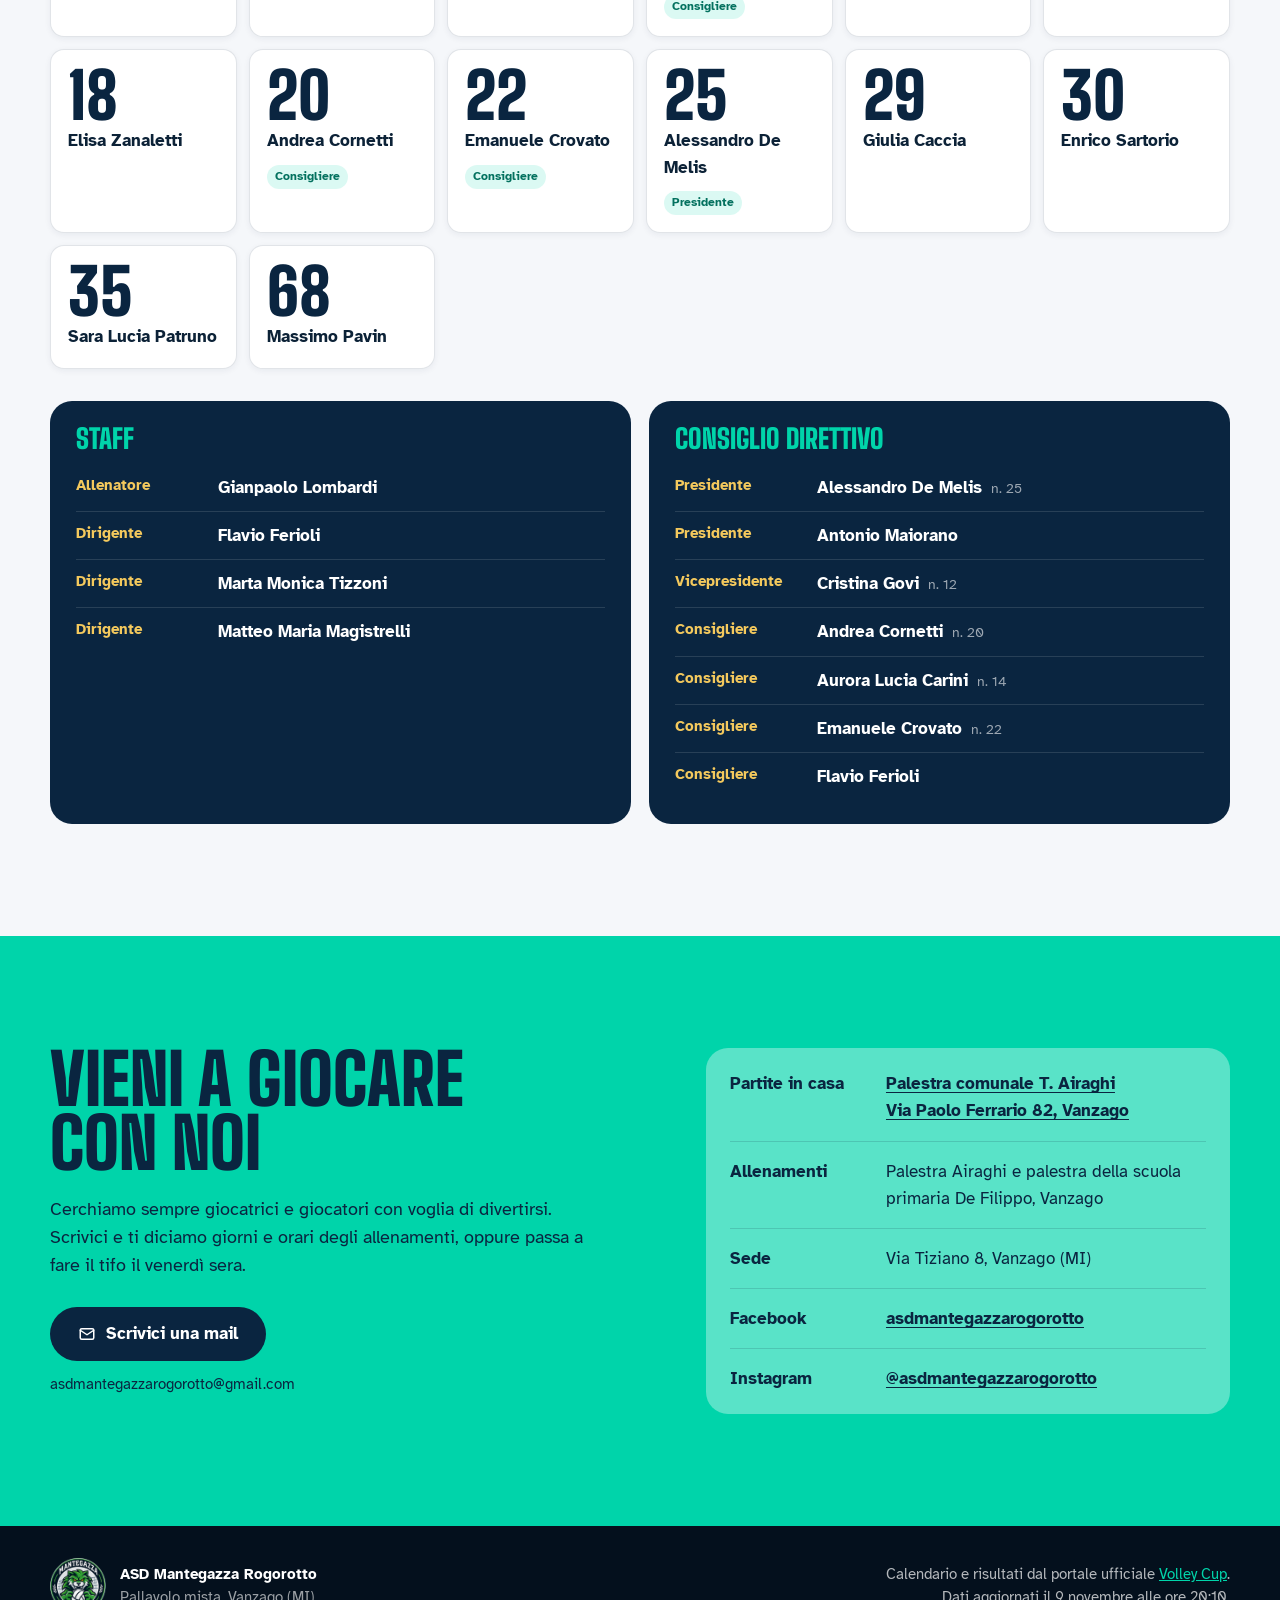
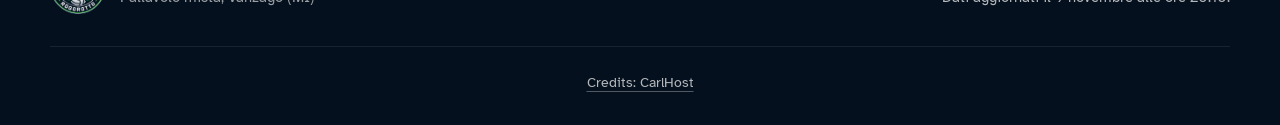
==== commit 2ac0ff61: "Nuovo logo ufficiale della tigre Co-Authored-By: Claude Opus 5.5 <noreply@anthropic.com>" ====
--- a/index.html
+++ b/index.html
@@ -13,12 +13,12 @@
   <meta property="og:title" content="Mantegazza Rogorotto, pallavolo mista">
   <meta property="og:description" content="Prossima partita, risultati e classifica della Volley Cup Top misto.">
   <meta property="og:url" content="https://asdmantegazzarogorotto.it/">
-  <meta property="og:image" content="https://asdmantegazzarogorotto.it/assets/og.png">
+  <meta property="og:image" content="https://asdmantegazzarogorotto.it/assets/og.png?v=2">
   <meta property="og:image:width" content="1200">
   <meta property="og:image:height" content="630">
   <meta name="twitter:card" content="summary_large_image">
-  <link rel="icon" href="assets/logo-64.png" type="image/png">
-  <link rel="apple-touch-icon" href="assets/icon-180.png">
+  <link rel="icon" href="assets/logo-64.png?v=2" type="image/png">
+  <link rel="apple-touch-icon" href="assets/icon-180.png?v=2">
   <link rel="preconnect" href="https://fonts.googleapis.com">
   <link rel="preconnect" href="https://fonts.gstatic.com" crossorigin>
   <link href="https://fonts.googleapis.com/css2?family=Atkinson+Hyperlegible:ital,wght@0,400;0,700;1,400&family=Big+Shoulders+Display:wght@600;700;800;900&display=swap" rel="stylesheet">
@@ -29,7 +29,7 @@
     "@type": "SportsTeam",
     "name": "ASD Mantegazza Rogorotto",
     "sport": "Pallavolo",
-    "logo": "https://asdmantegazzarogorotto.it/assets/logo-1024.png",
+    "logo": "https://asdmantegazzarogorotto.it/assets/logo-1024.png?v=2",
     "email": "asdmantegazzarogorotto@gmail.com",
     "url": "https://asdmantegazzarogorotto.it/",
     "location": {
@@ -46,7 +46,7 @@
   <header class="topbar">
     <div class="wrap topbar__inner">
       <a class="brand" href="#top" aria-label="Mantegazza Rogorotto, torna su">
-        <img src="assets/logo-256.png" alt="" width="42" height="42">
+        <img src="assets/logo-256.png?v=2" alt="" width="42" height="42">
         <span>Mantegazza <b>Rogorotto</b></span>
       </a>
       <nav class="nav" aria-label="Sezioni">
@@ -85,7 +85,7 @@
 
       <div class="wrap hero__grid">
         <div class="hero__text">
-          <img class="hero__logo" src="assets/logo-256.png" srcset="assets/logo-256.png 1x, assets/logo-1024.png 3x" alt="Logo ASD Mantegazza Rogorotto" width="150" height="150">
+          <img class="hero__logo" src="assets/logo-256.png?v=2" srcset="assets/logo-256.png?v=2 1x, assets/logo-512.png?v=2 3x" alt="Logo ASD Mantegazza Rogorotto" width="150" height="150">
           <p class="hero__league" id="leagueLine">Volley Cup, Top misto</p>
           <h1 id="hero-title" class="hero__title">
             <span>Mantegazza</span>
@@ -311,7 +311,7 @@
   <footer class="footer">
     <div class="wrap footer__inner">
       <div class="footer__brand">
-        <img src="assets/logo-256.png" alt="" width="56" height="56" loading="lazy">
+        <img src="assets/logo-256.png?v=2" alt="" width="56" height="56" loading="lazy">
         <p>ASD Mantegazza Rogorotto<br><span>Pallavolo mista, Vanzago (MI)</span></p>
       </div>
       <p class="footer__data">Calendario e risultati dal portale ufficiale <a href="https://www.volleycup.it/" target="_blank" rel="noopener">Volley Cup</a>.<br><span id="updated"></span></p>
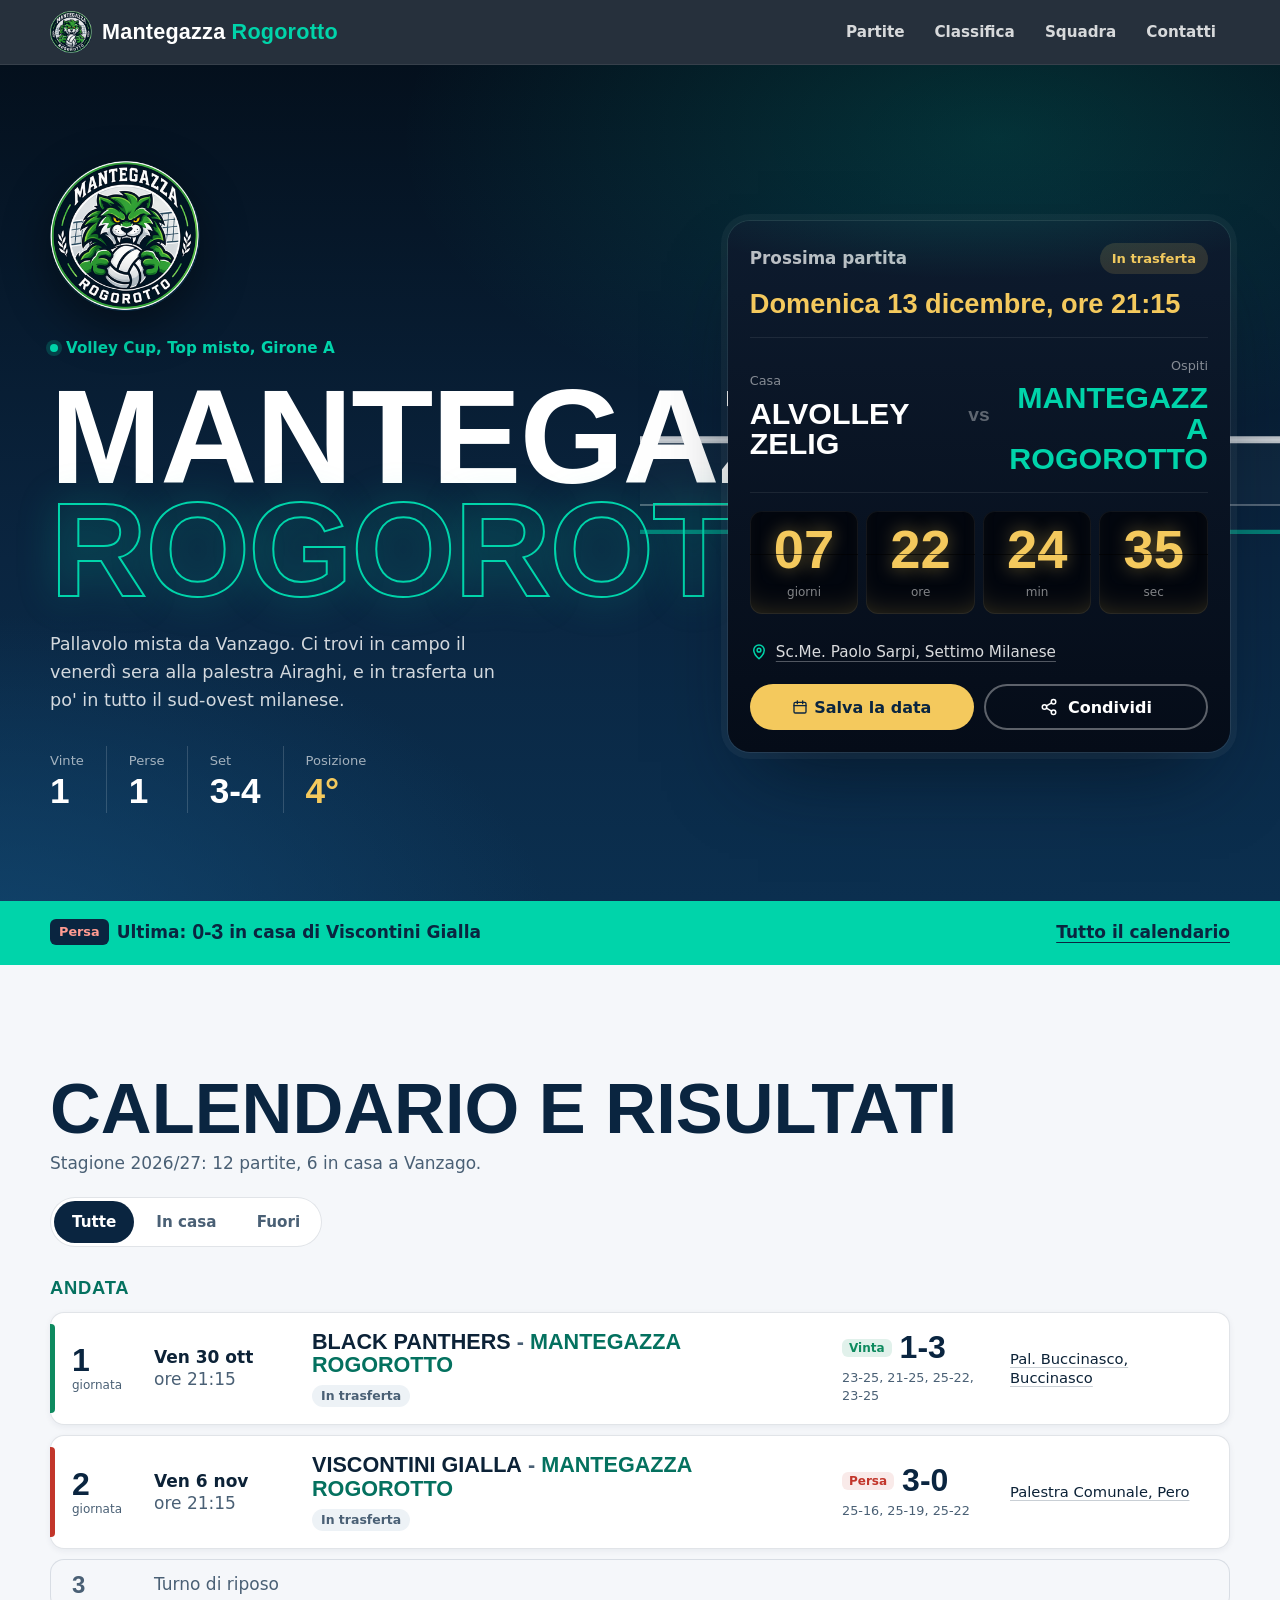
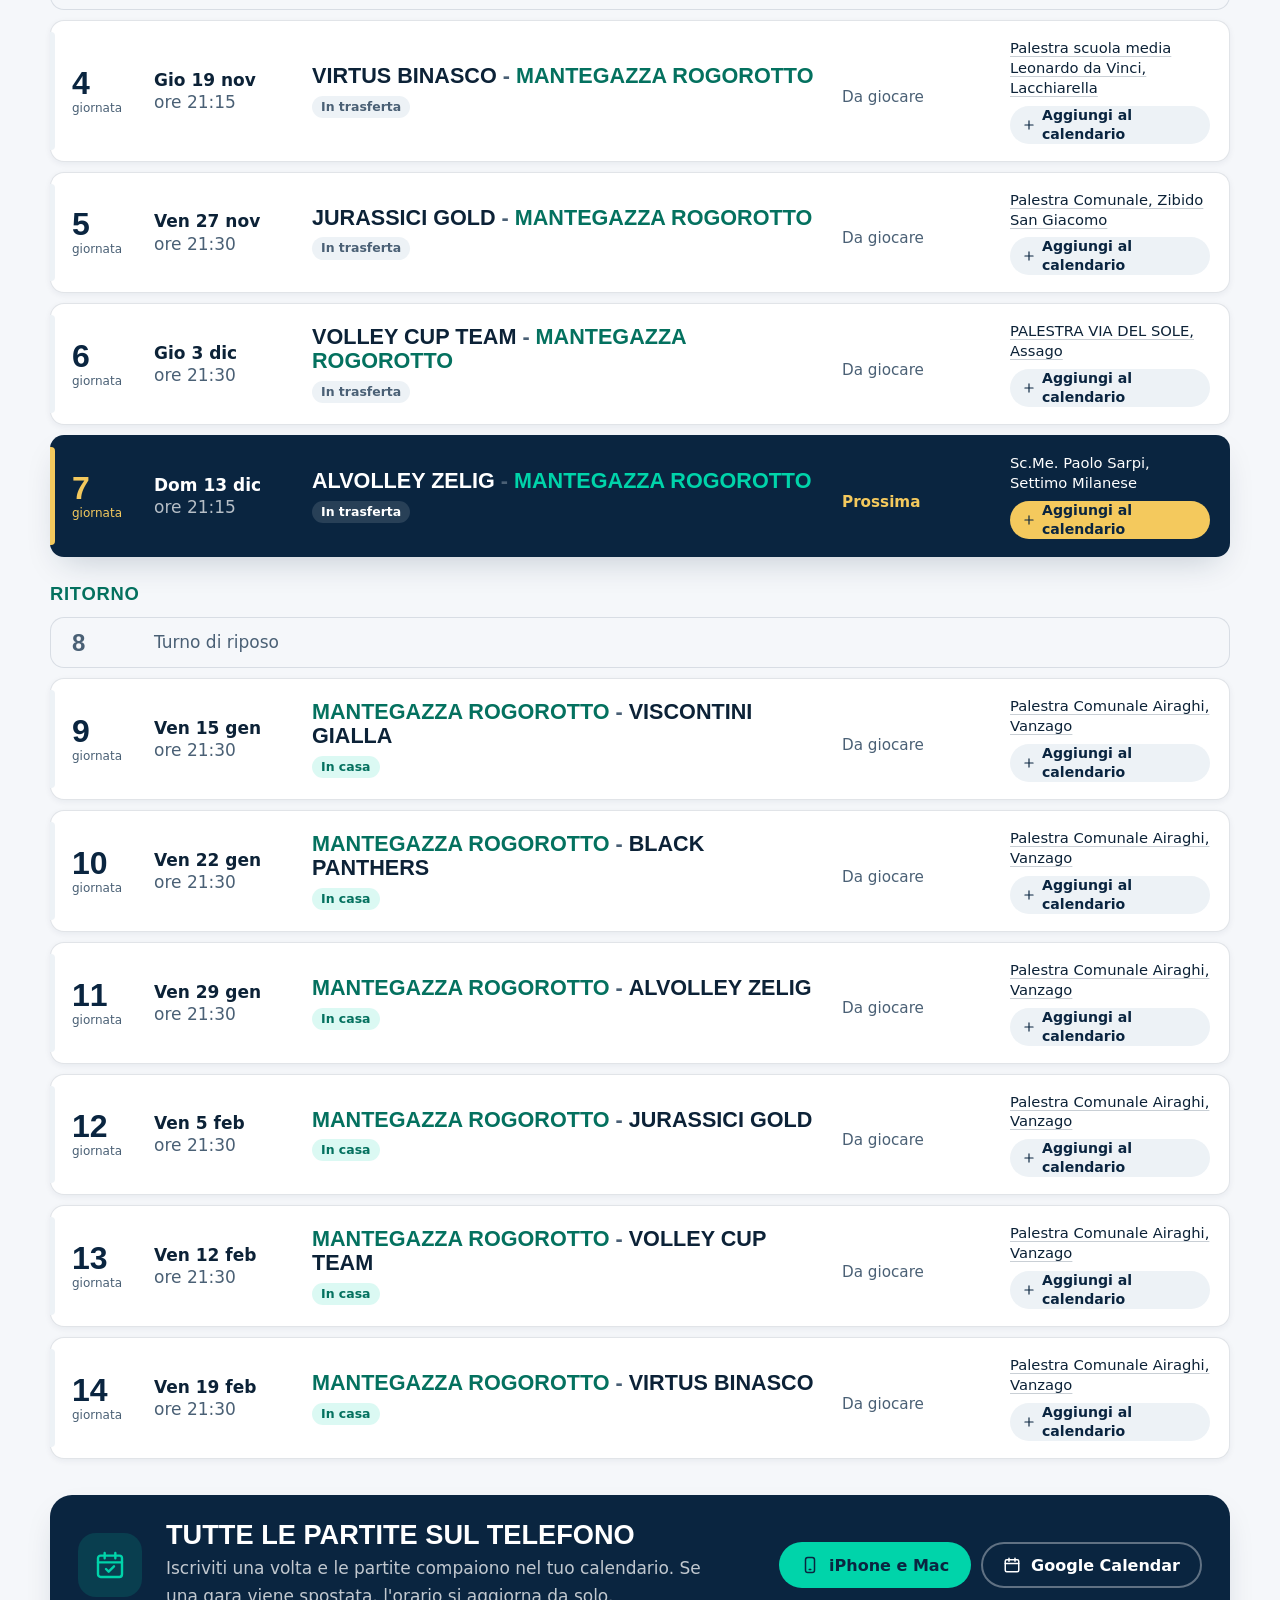
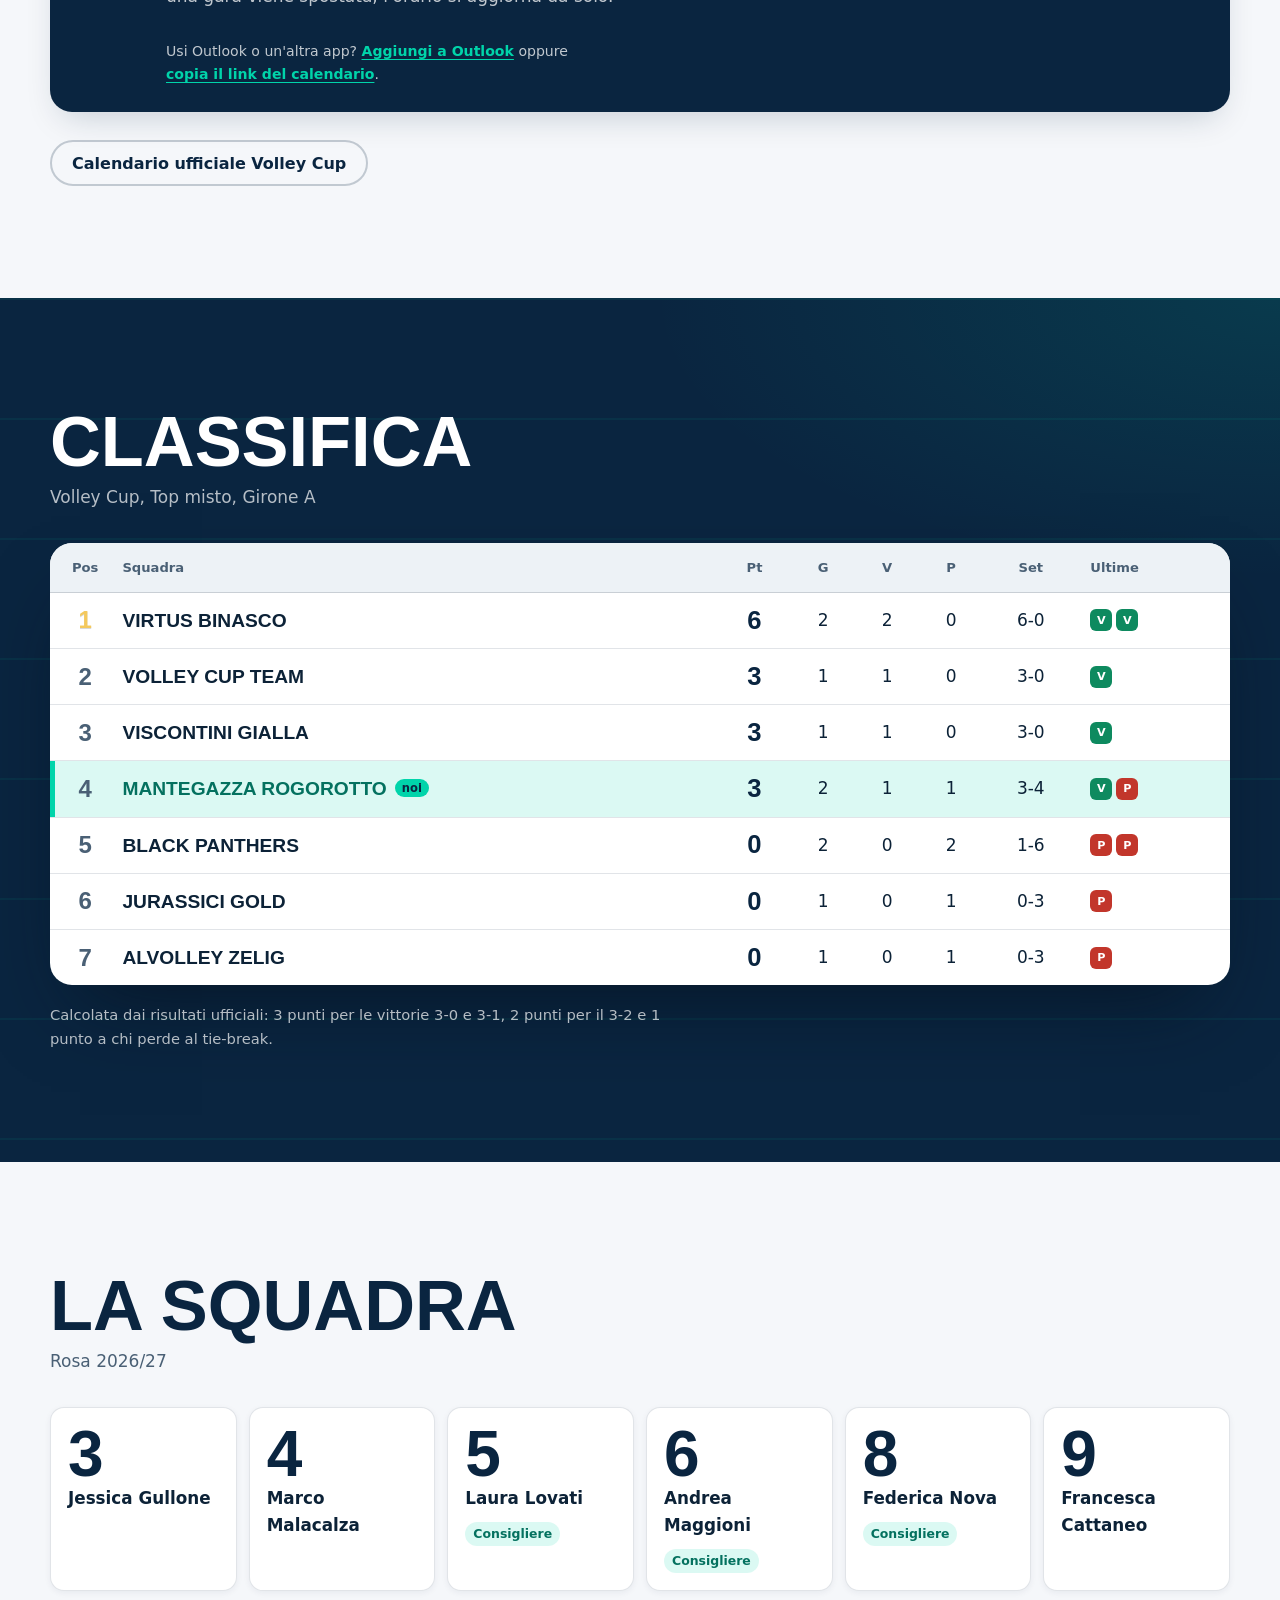
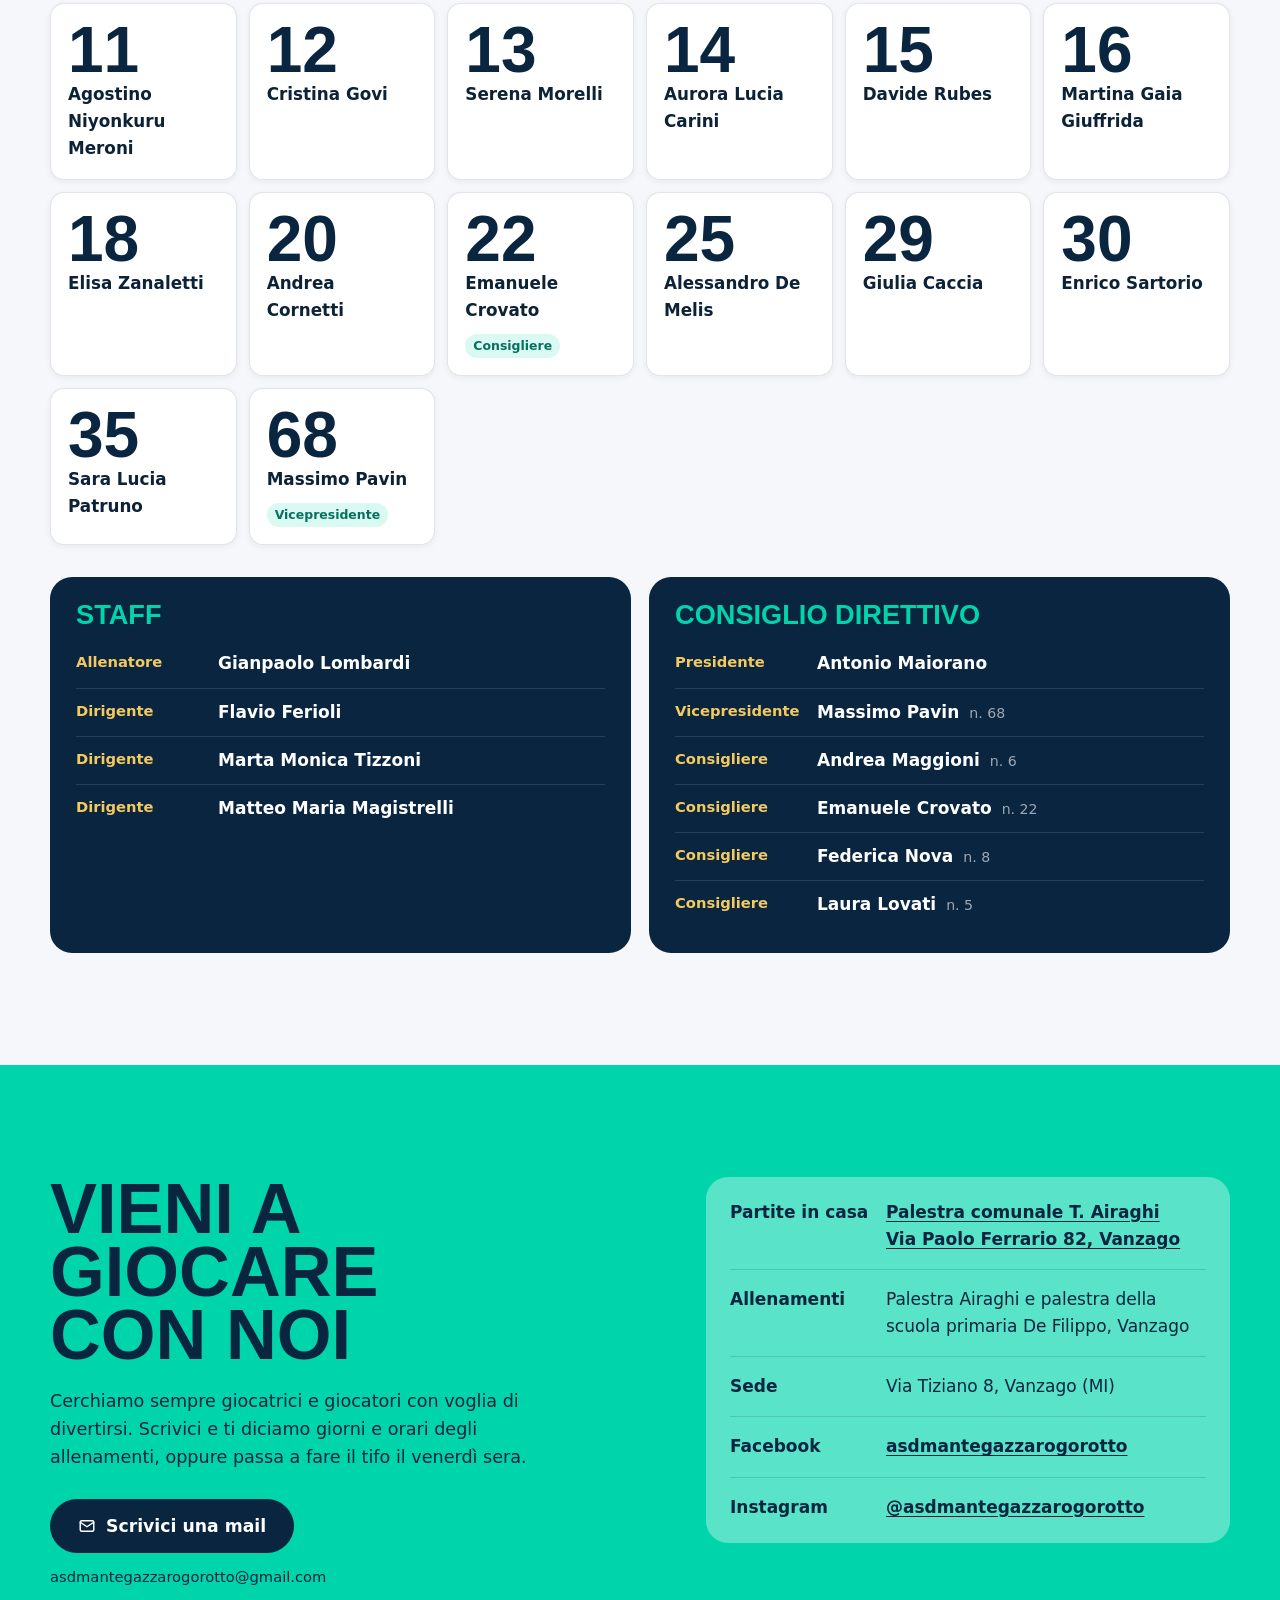
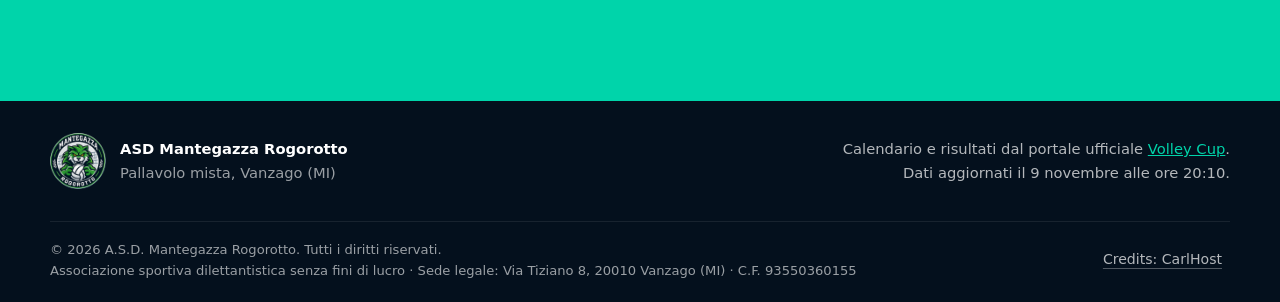
==== commit 69475c22: "Verifica sito: sicurezza, dati legali, aggiornamento ogni 30 minuti - CSP e referrer policy su sito " ====
--- a/index.html
+++ b/index.html
@@ -2,6 +2,8 @@
 <html lang="it">
 <head>
   <meta charset="utf-8">
+  <meta http-equiv="Content-Security-Policy" content="default-src 'self'; script-src 'self'; style-src 'self' 'unsafe-inline' https://fonts.googleapis.com; font-src https://fonts.gstatic.com; img-src 'self' data:; connect-src 'self'; object-src 'none'; base-uri 'self'; form-action 'self'; upgrade-insecure-requests">
+  <meta name="referrer" content="strict-origin-when-cross-origin">
   <meta name="viewport" content="width=device-width, initial-scale=1, viewport-fit=cover">
   <title>Mantegazza Rogorotto | Pallavolo mista a Vanzago</title>
   <meta name="description" content="ASD Mantegazza Rogorotto, pallavolo mista di Vanzago (MI). Prossima partita, calendario, risultati e classifica del campionato Volley Cup Top misto, aggiornati dai dati ufficiali.">
@@ -22,12 +24,15 @@
   <link rel="preconnect" href="https://fonts.googleapis.com">
   <link rel="preconnect" href="https://fonts.gstatic.com" crossorigin>
   <link href="https://fonts.googleapis.com/css2?family=Atkinson+Hyperlegible:ital,wght@0,400;0,700;1,400&family=Big+Shoulders+Display:wght@600;700;800;900&display=swap" rel="stylesheet">
-  <link rel="stylesheet" href="css/style.css?v=8">
+  <link rel="stylesheet" href="css/style.css?v=9">
   <script type="application/ld+json">
   {
     "@context": "https://schema.org",
     "@type": "SportsTeam",
     "name": "ASD Mantegazza Rogorotto",
+    "legalName": "A.S.D. Mantegazza Rogorotto",
+    "taxID": "93550360155",
+    "address": { "@type": "PostalAddress", "streetAddress": "Via Tiziano 8", "postalCode": "20010", "addressLocality": "Vanzago", "addressRegion": "MI", "addressCountry": "IT" },
     "sport": "Pallavolo",
     "logo": "https://asdmantegazzarogorotto.it/assets/logo-1024.png?v=2",
     "email": "asdmantegazzarogorotto@gmail.com",
@@ -317,12 +322,14 @@
       <p class="footer__data">Calendario e risultati dal portale ufficiale <a href="https://www.volleycup.it/" target="_blank" rel="noopener">Volley Cup</a>.<br><span id="updated"></span></p>
     </div>
     <div class="wrap footer__credits">
+      <p class="footer__legal">&copy; <span id="year">2026</span> A.S.D. Mantegazza Rogorotto. Tutti i diritti riservati.<br>
+        Associazione sportiva dilettantistica senza fini di lucro &middot; Sede legale: Via Tiziano 8, 20010 Vanzago (MI) &middot; C.F. 93550360155</p>
       <a href="https://carlhost.com/websites" target="_blank" rel="noopener">Credits: CarlHost</a>
     </div>
   </footer>
 
   <div class="toast" id="toast" role="status" aria-live="polite"></div>
 
-  <script src="js/main.js?v=7" defer></script>
+  <script src="js/main.js?v=8" defer></script>
 </body>
 </html>
--- a/css/style.css
+++ b/css/style.css
@@ -411,7 +411,8 @@
 .footer__brand span { color: rgba(255,255,255,.6); font-weight: 400; }
 .footer__data { margin: 0; text-align: right; }
 .footer a { color: var(--teal); }
-.footer__credits { display: flex; justify-content: center; padding-block: 14px 20px; border-top: 1px solid rgba(255,255,255,.08); }
+.footer__credits { display: flex; justify-content: space-between; align-items: center; flex-wrap: wrap; gap: 8px 24px; padding-block: 16px 20px; border-top: 1px solid rgba(255,255,255,.08); }
+.footer__legal { margin: 0; color: rgba(255,255,255,.6); font-size: .82rem; line-height: 1.6; }
 .footer__credits a { display: inline-flex; align-items: center; min-height: 44px; padding: 0 8px; color: rgba(255,255,255,.7); font-size: .88rem; text-decoration: underline; text-decoration-color: rgba(255,255,255,.3); text-underline-offset: 4px; }
 .footer__credits a:hover { color: var(--teal); text-decoration-color: var(--teal); }
 
@@ -566,3 +567,9 @@
   .people li { grid-template-columns: 1fr; gap: 2px; }
 }
 .roster__grid .player { align-content: start; }
+
+/* ---------- pagina 404 ---------- */
+.notfound { min-height: 100vh; display: grid; place-items: center; padding: 24px 16px; background: radial-gradient(800px 420px at 50% 0, rgba(0, 212, 170, .16), transparent 60%), var(--navy); color: #fff; text-align: center; }
+.notfound__box { display: grid; justify-items: center; gap: 14px; max-width: 420px; }
+.notfound h1 { margin: 6px 0 0; font: 900 clamp(2.6rem, 10vw, 4rem)/1 var(--display); text-transform: uppercase; }
+.notfound p { margin: 0 0 10px; color: rgba(255,255,255,.75); }
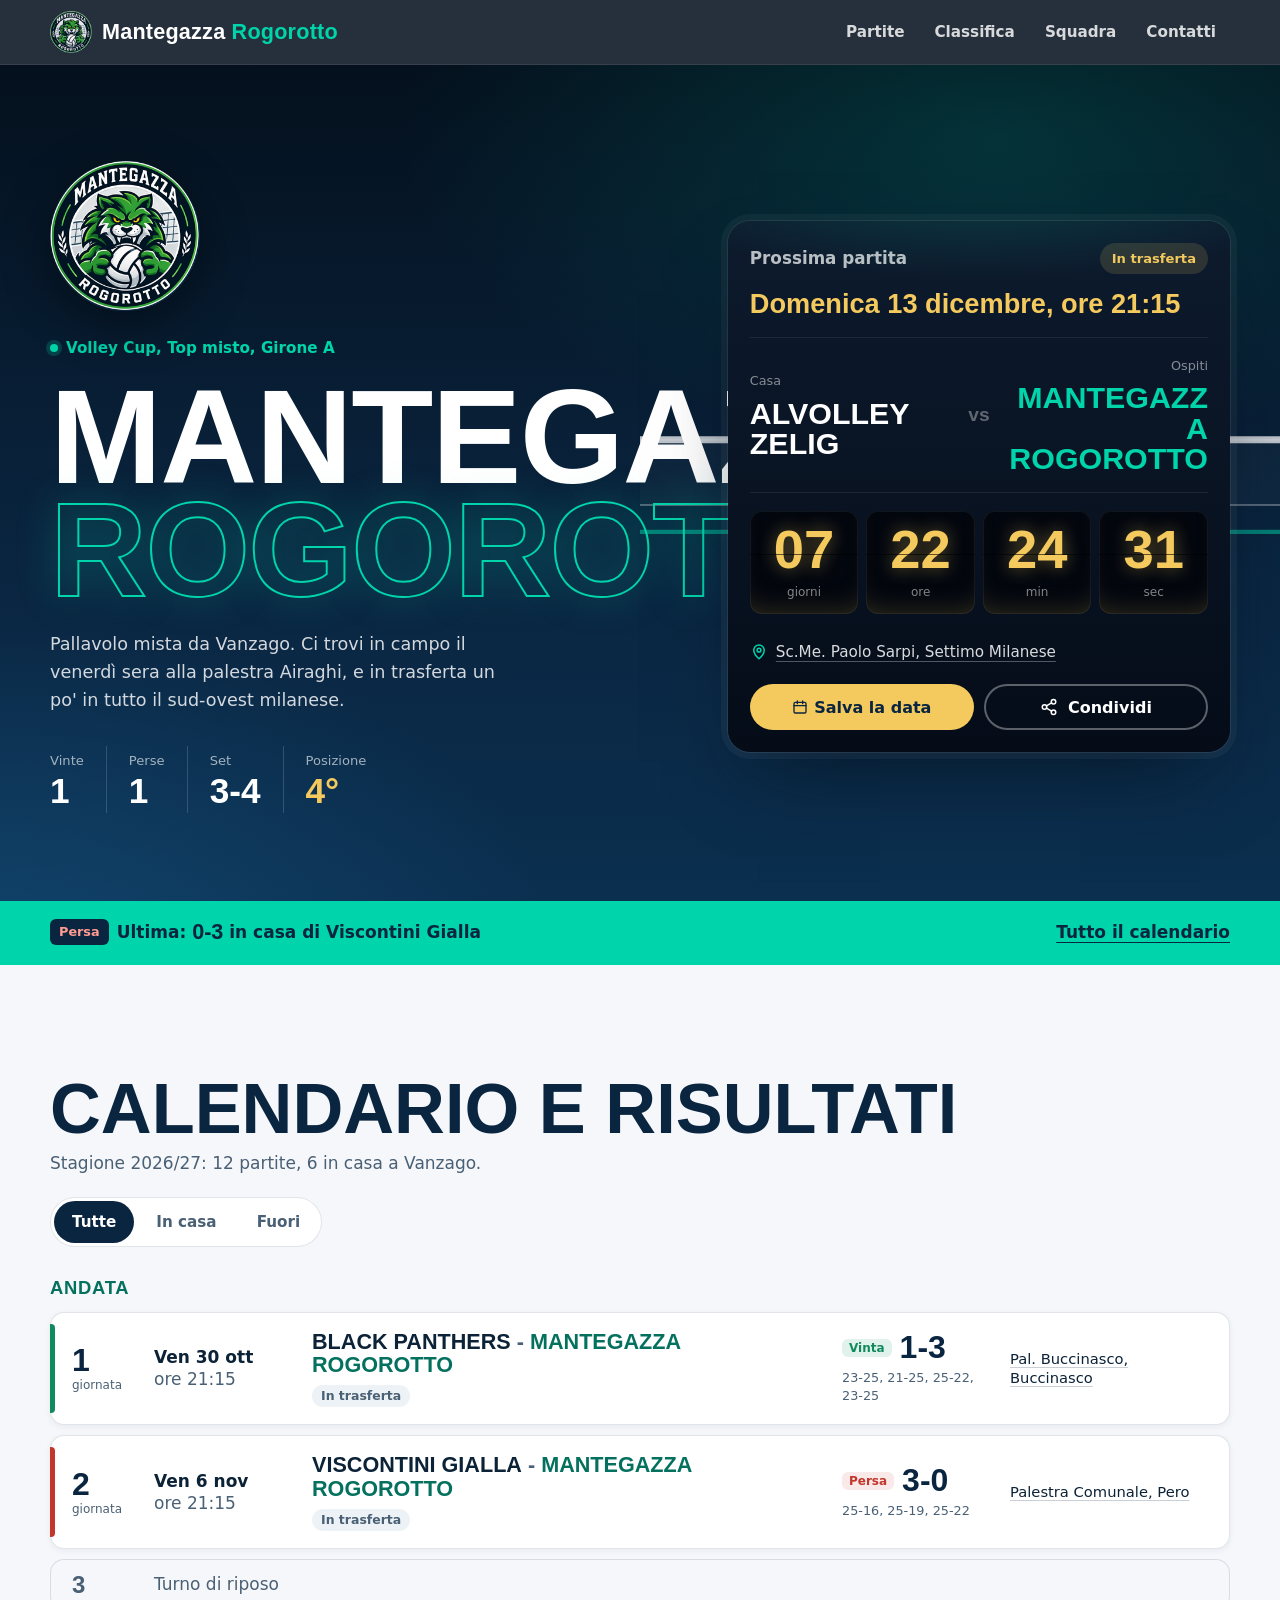
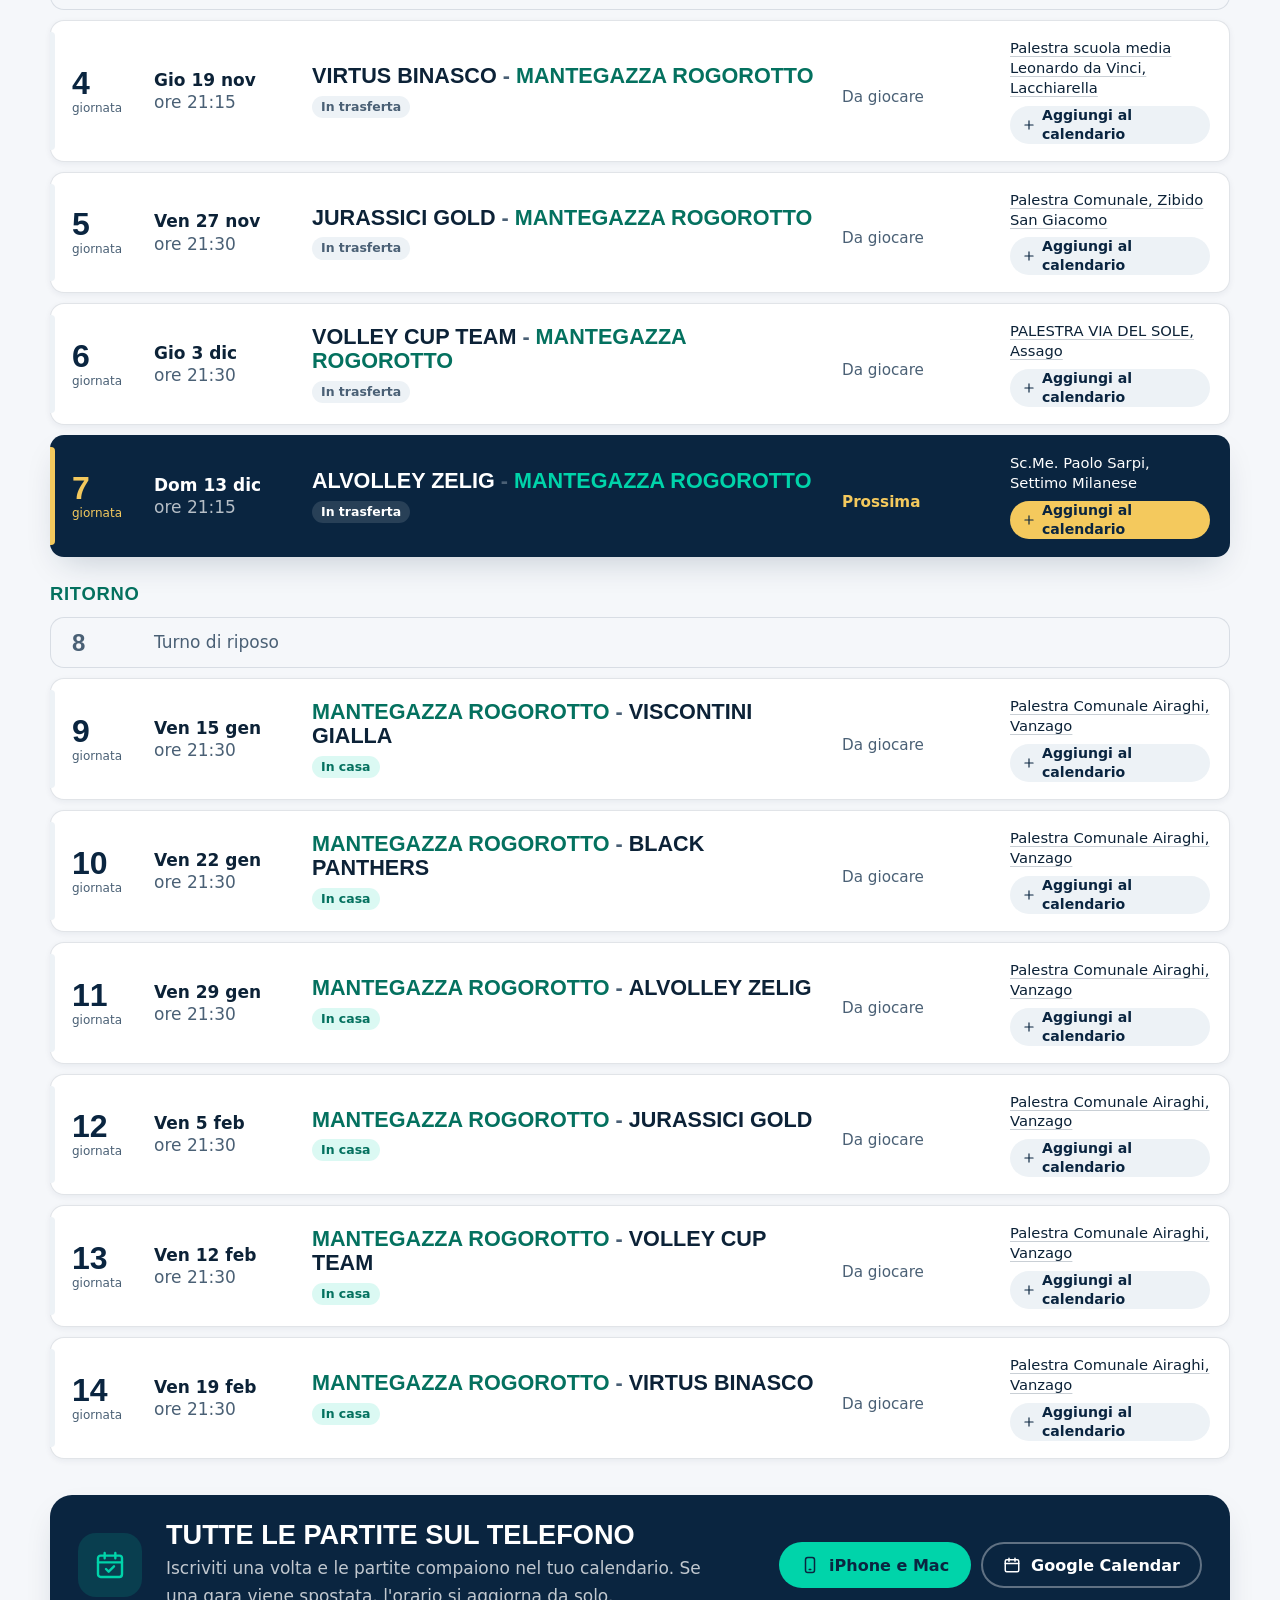
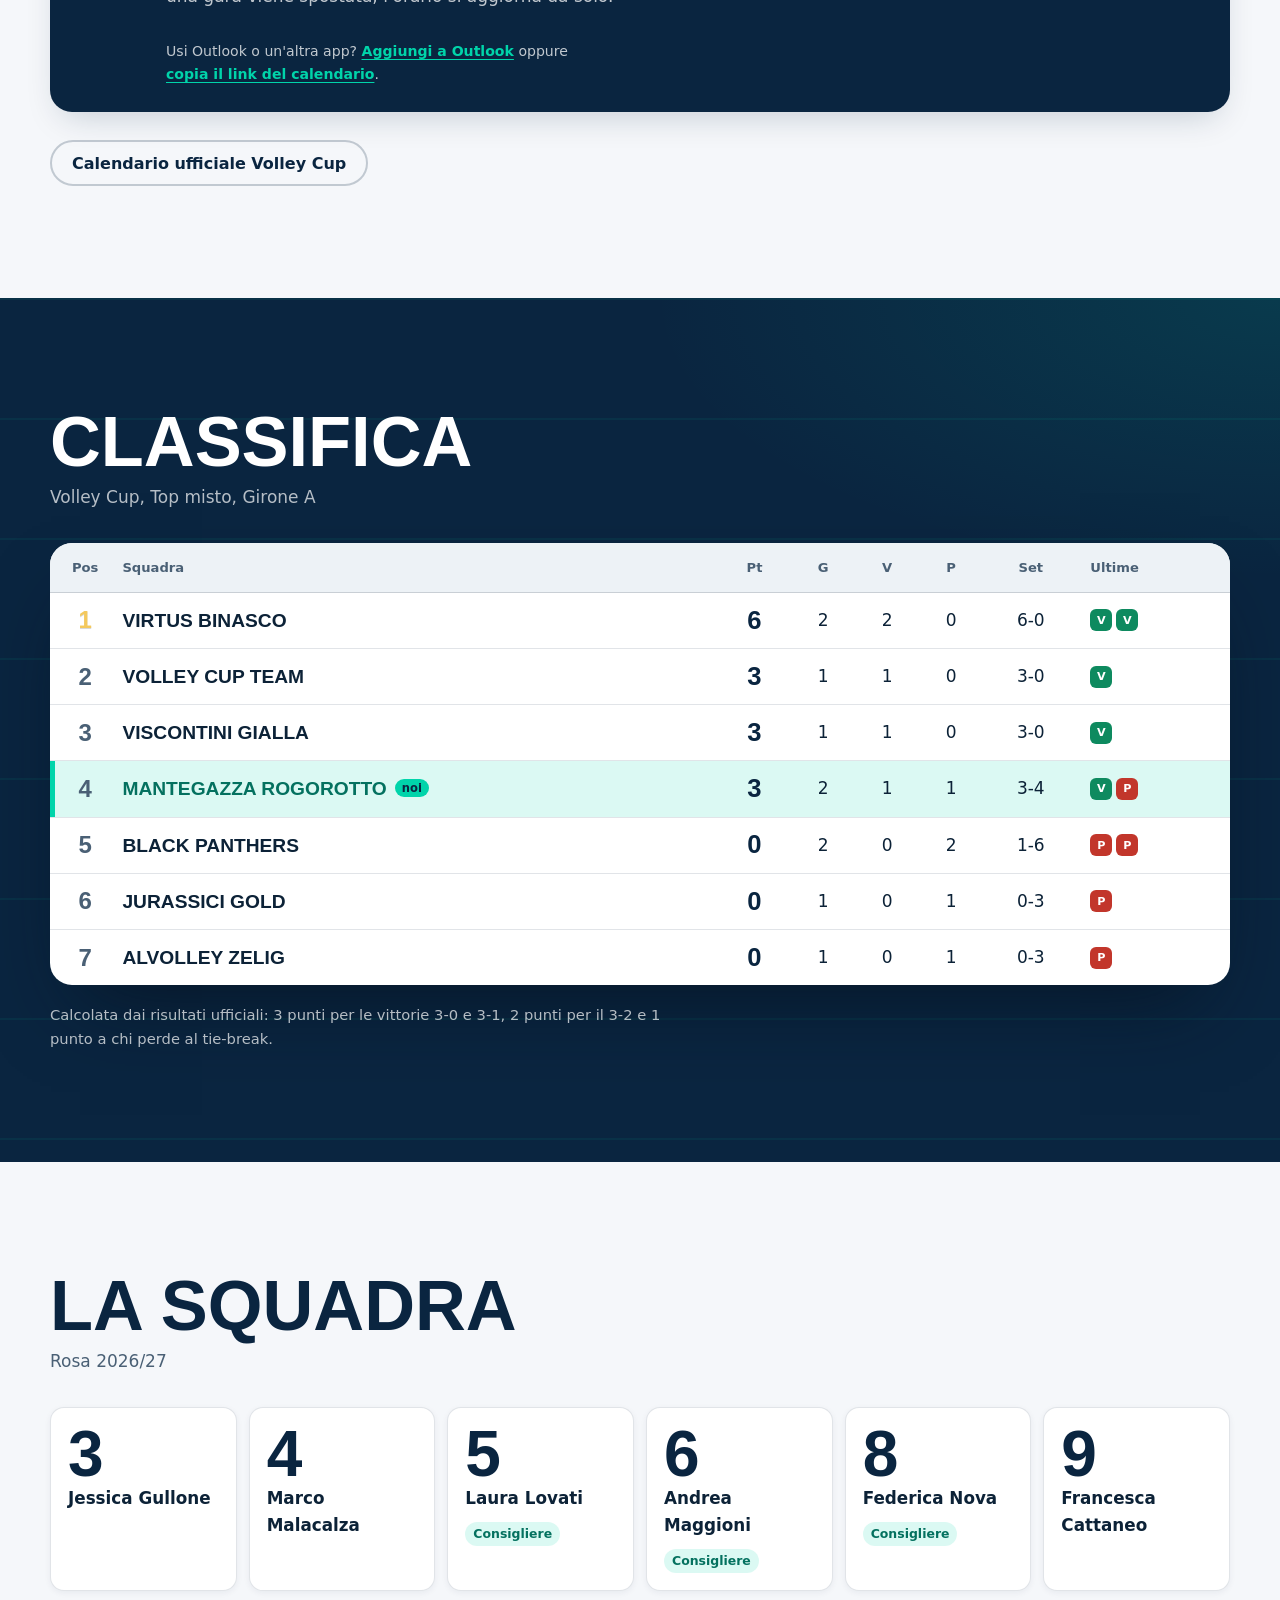
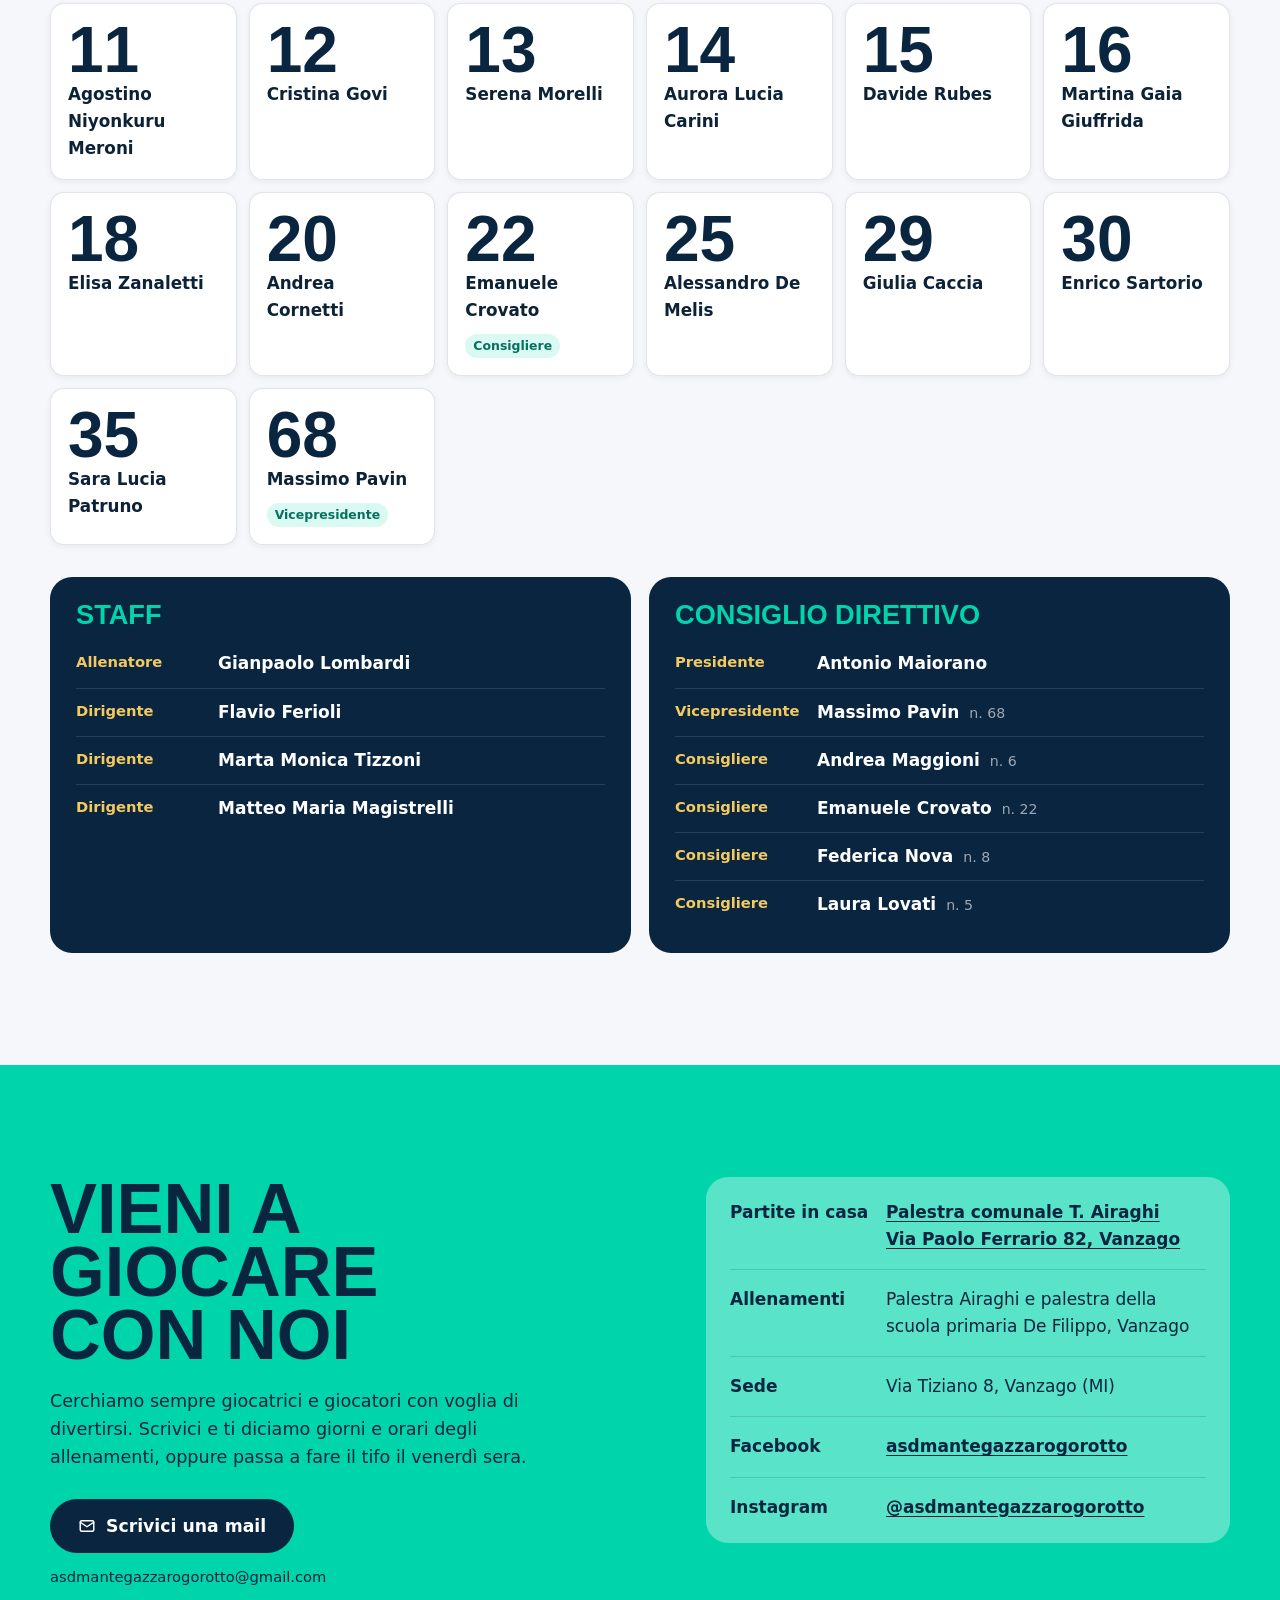
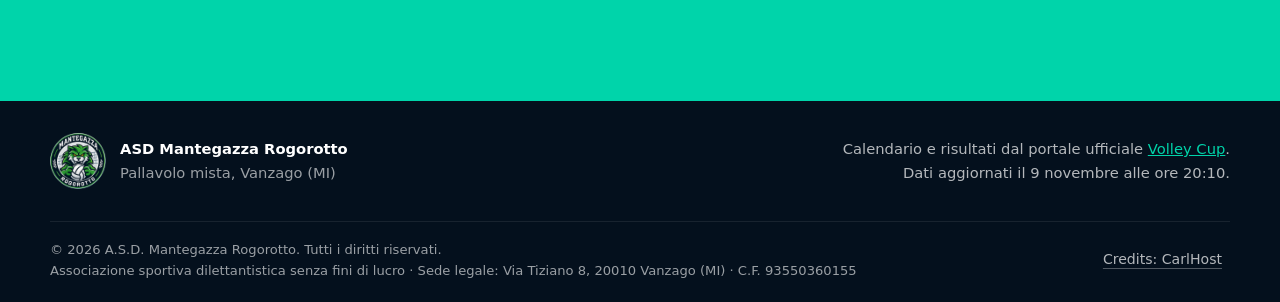
==== commit 92c61ef2: "Titolo con ASD per la ricerca Google Co-Authored-By: Claude Opus 5.5 <noreply@anthropic.com>" ====
--- a/index.html
+++ b/index.html
@@ -5,14 +5,14 @@
   <meta http-equiv="Content-Security-Policy" content="default-src 'self'; script-src 'self'; style-src 'self' 'unsafe-inline' https://fonts.googleapis.com; font-src https://fonts.gstatic.com; img-src 'self' data:; connect-src 'self'; object-src 'none'; base-uri 'self'; form-action 'self'; upgrade-insecure-requests">
   <meta name="referrer" content="strict-origin-when-cross-origin">
   <meta name="viewport" content="width=device-width, initial-scale=1, viewport-fit=cover">
-  <title>Mantegazza Rogorotto | Pallavolo mista a Vanzago</title>
+  <title>ASD Mantegazza Rogorotto | Pallavolo mista a Vanzago</title>
   <meta name="description" content="ASD Mantegazza Rogorotto, pallavolo mista di Vanzago (MI). Prossima partita, calendario, risultati e classifica del campionato Volley Cup Top misto, aggiornati dai dati ufficiali.">
   <meta name="theme-color" content="#0A2540">
   <link rel="canonical" href="https://asdmantegazzarogorotto.it/">
   <meta property="og:type" content="website">
   <meta property="og:locale" content="it_IT">
   <meta property="og:site_name" content="Mantegazza Rogorotto">
-  <meta property="og:title" content="Mantegazza Rogorotto, pallavolo mista">
+  <meta property="og:title" content="ASD Mantegazza Rogorotto, pallavolo mista a Vanzago">
   <meta property="og:description" content="Prossima partita, risultati e classifica della Volley Cup Top misto.">
   <meta property="og:url" content="https://asdmantegazzarogorotto.it/">
   <meta property="og:image" content="https://asdmantegazzarogorotto.it/assets/og.png?v=2">
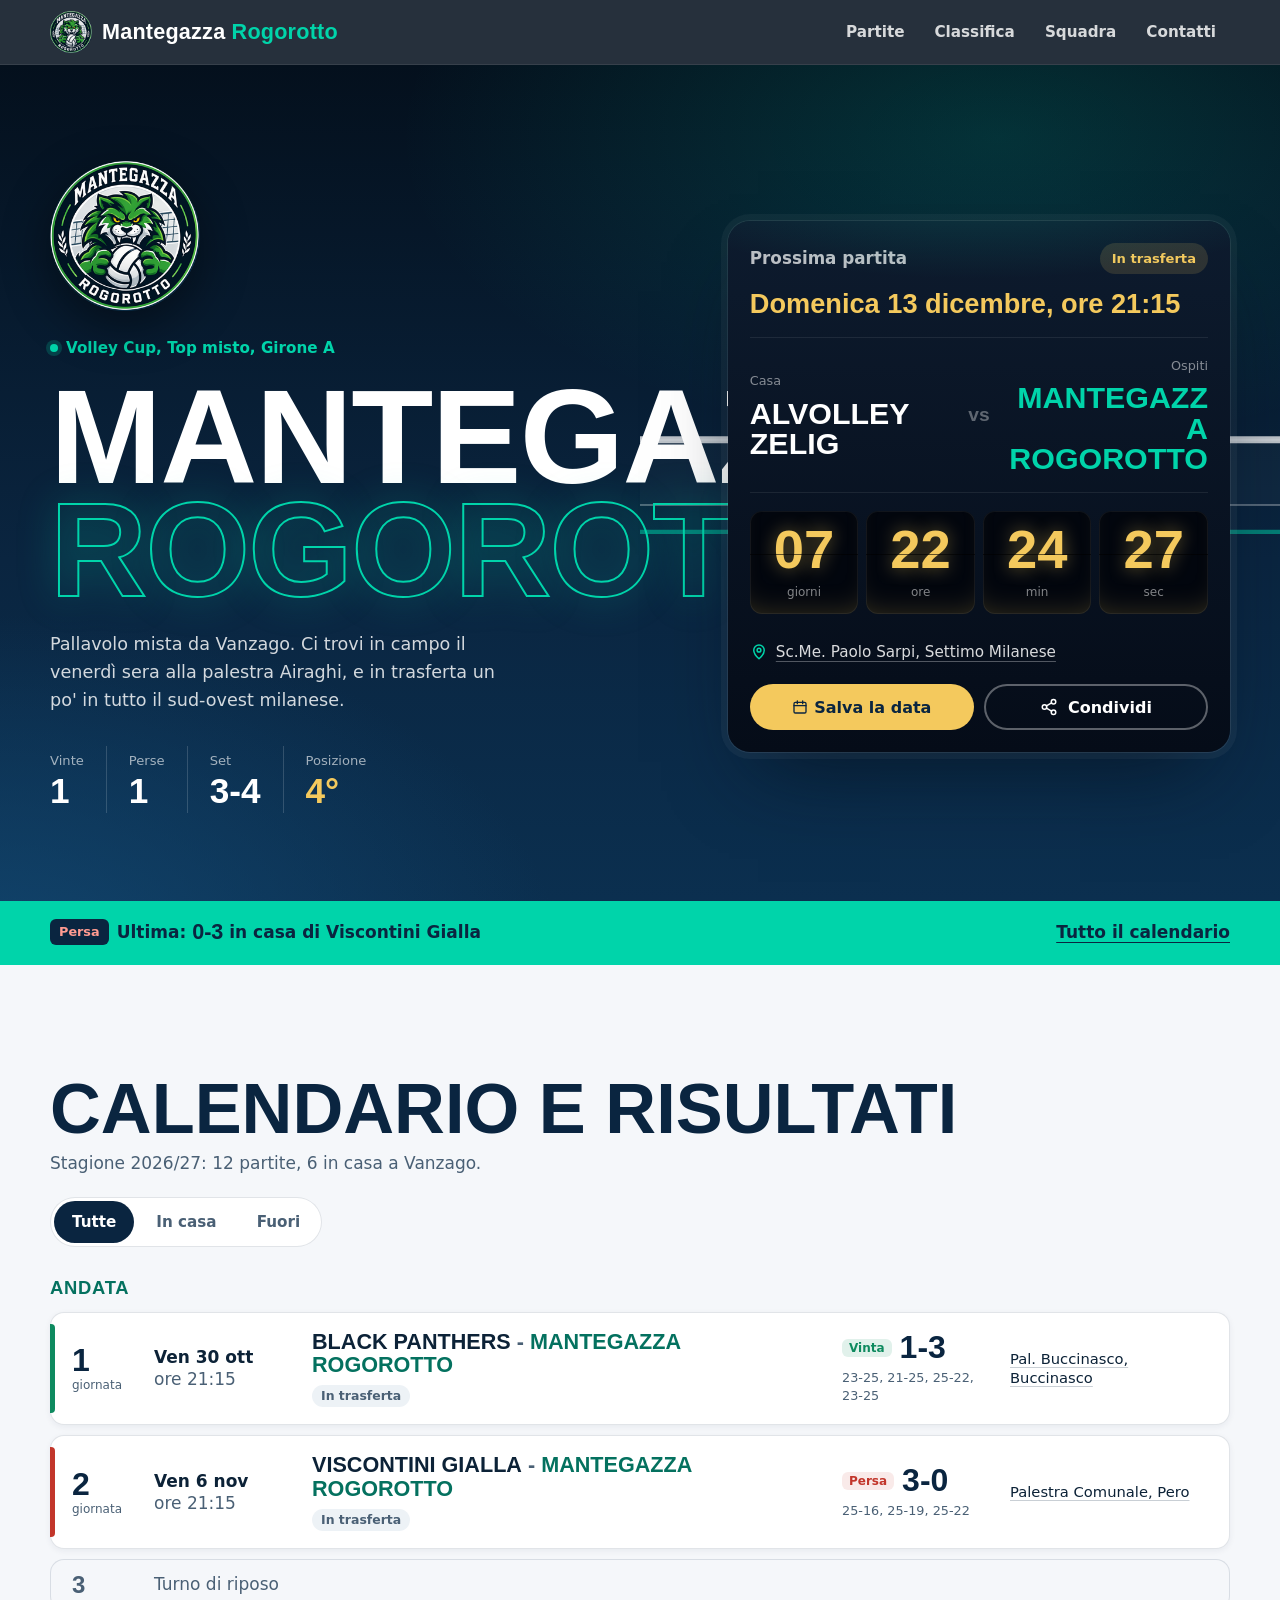
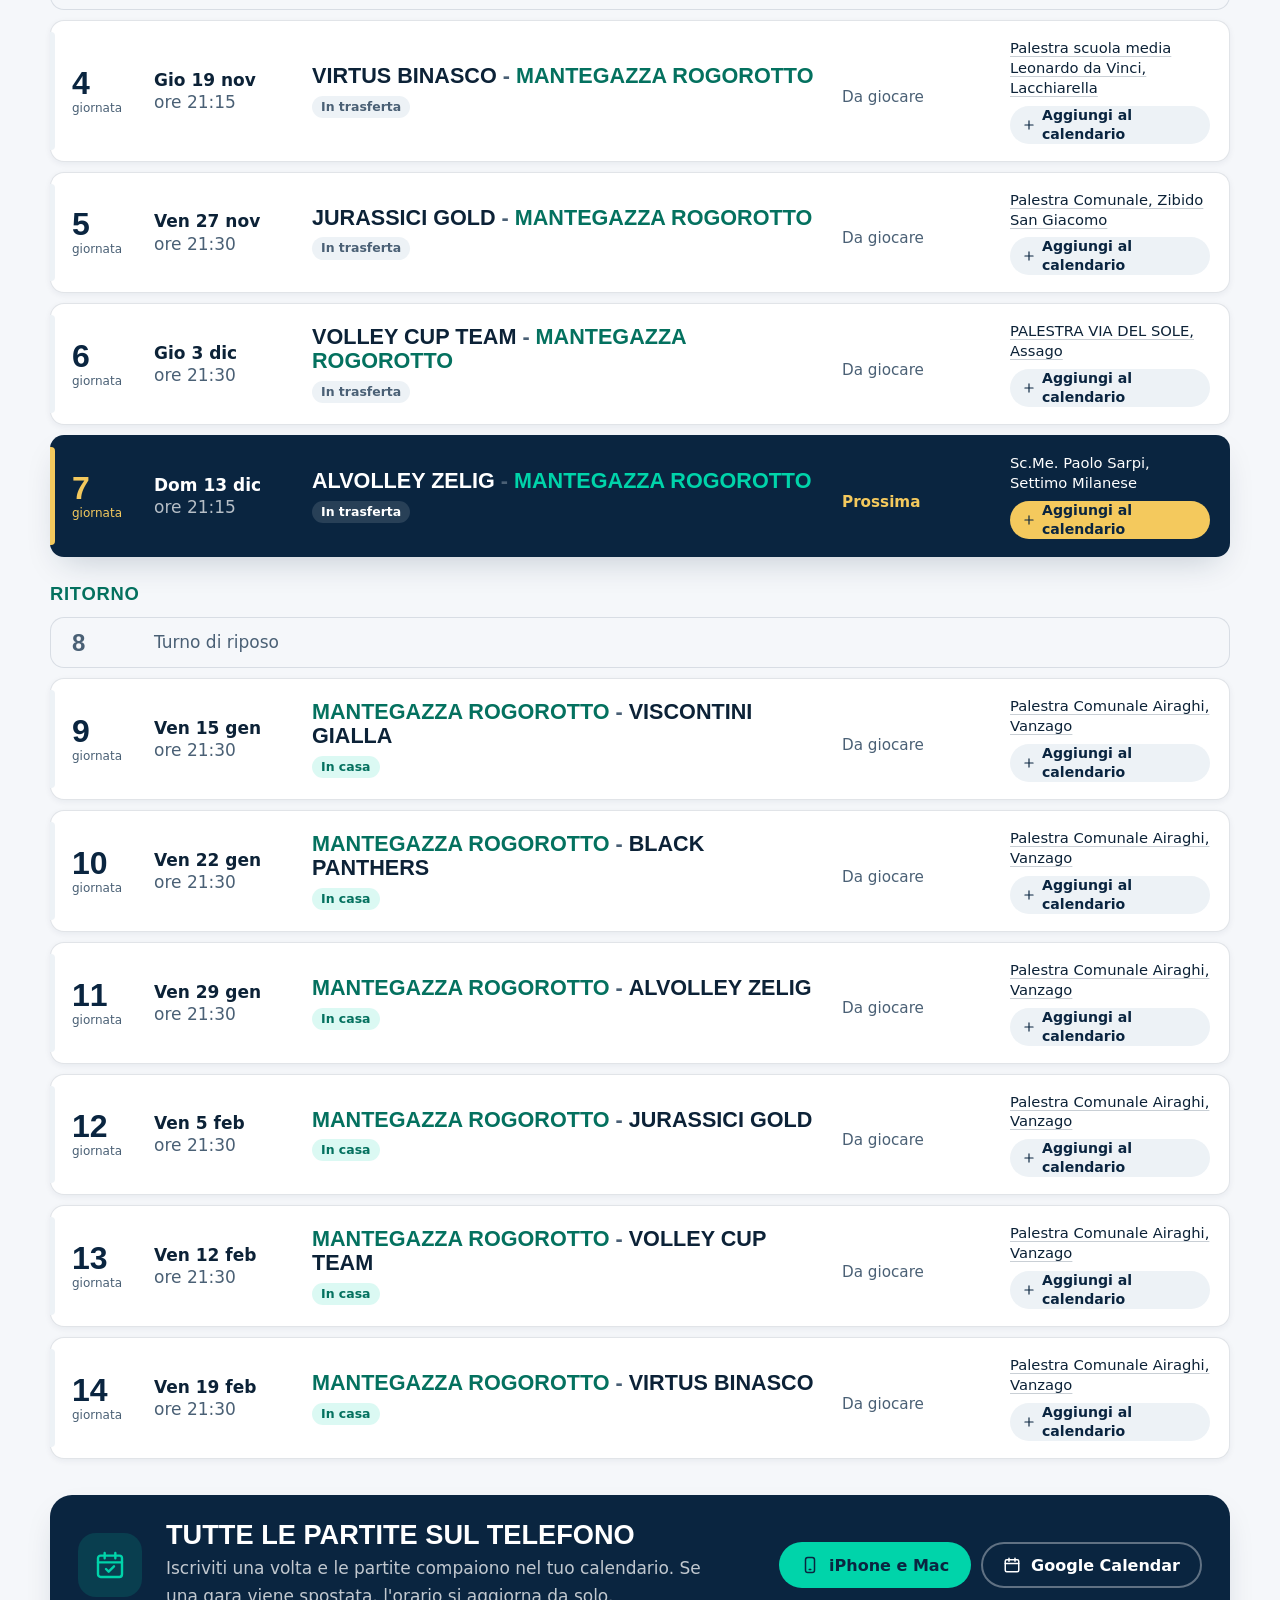
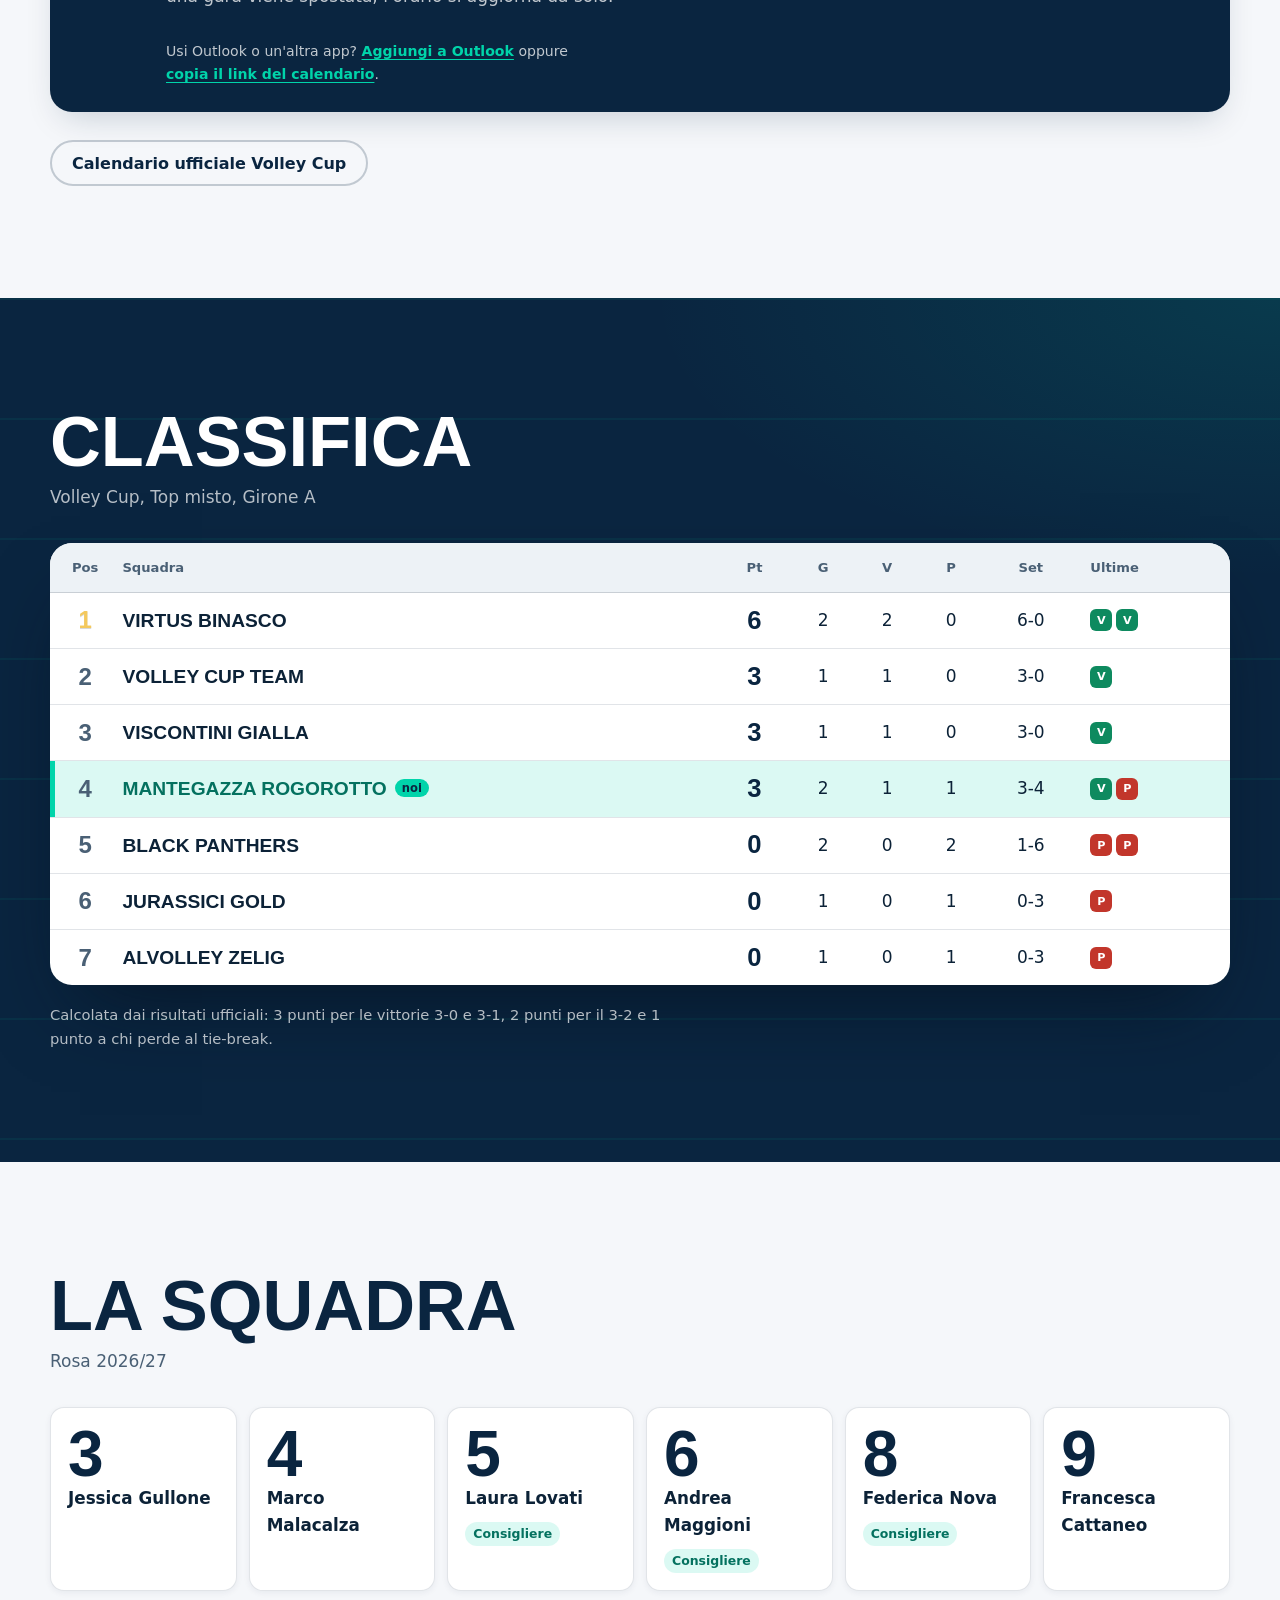
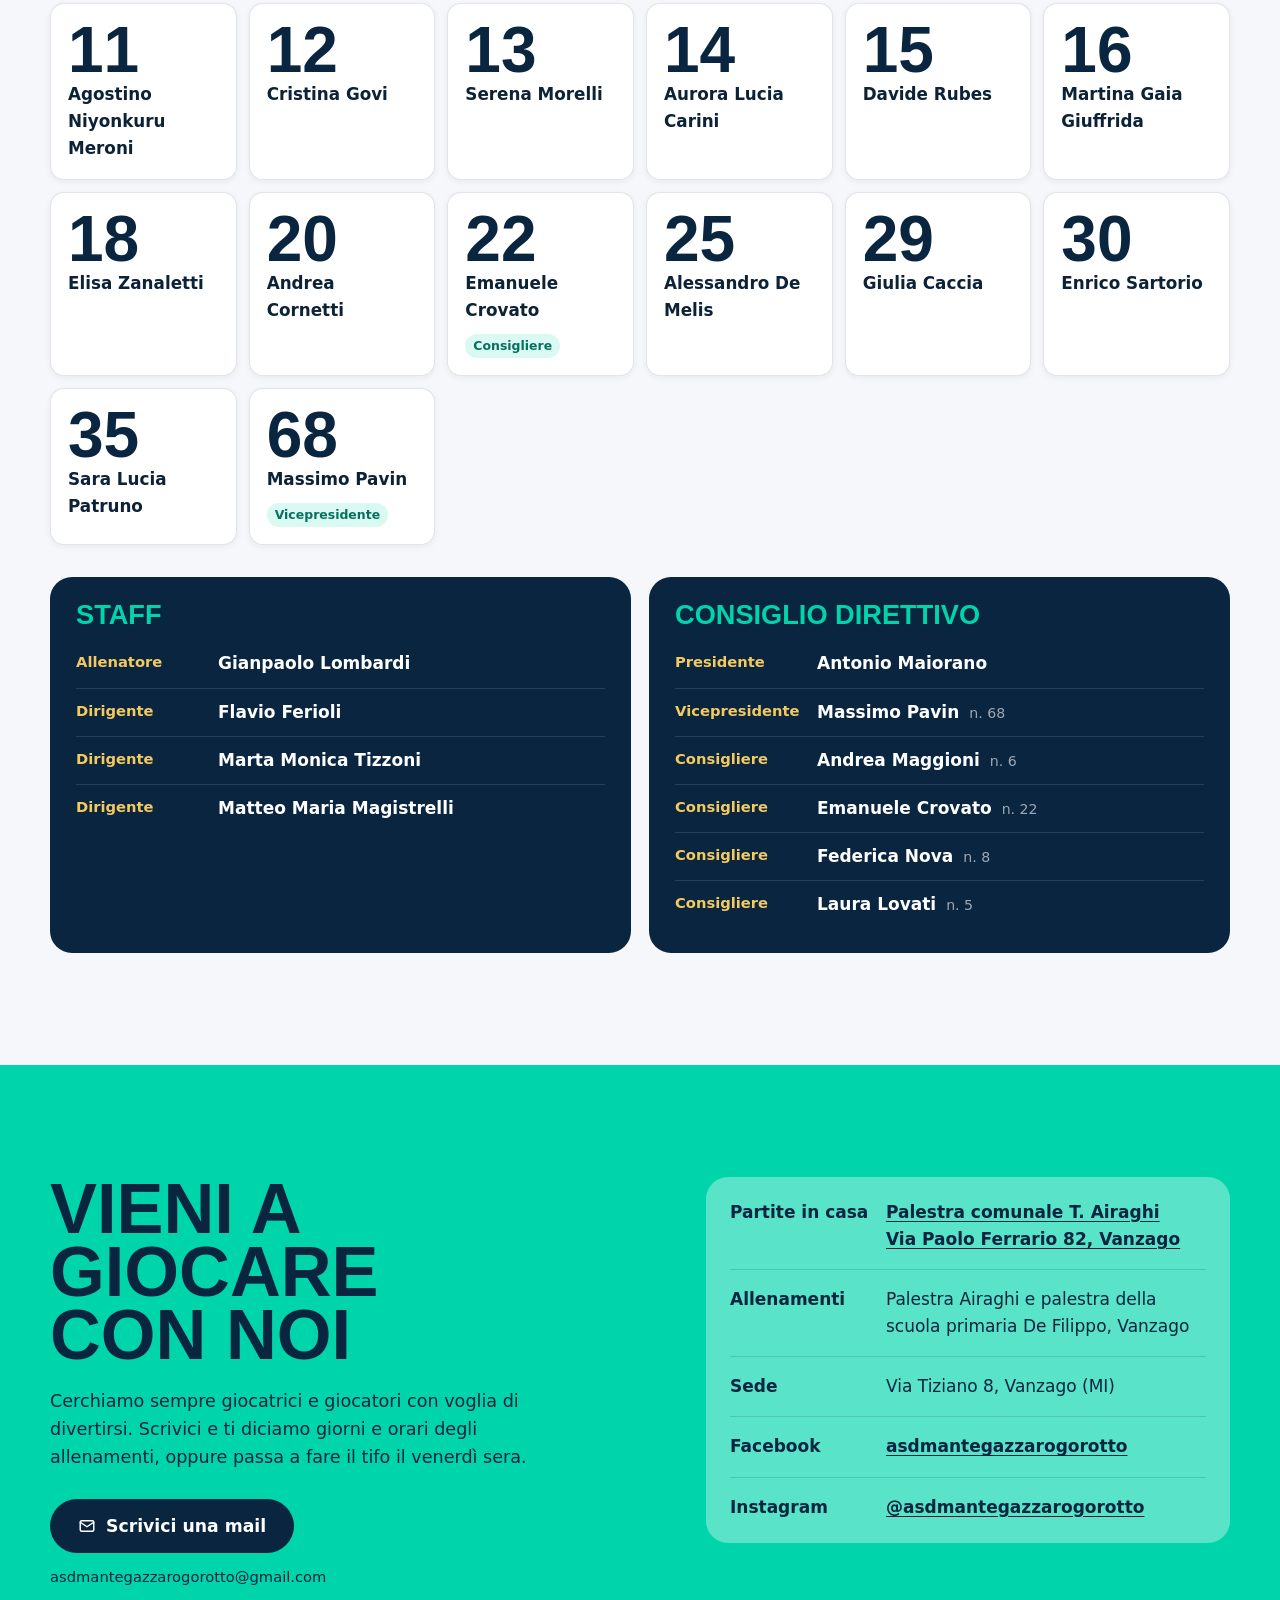
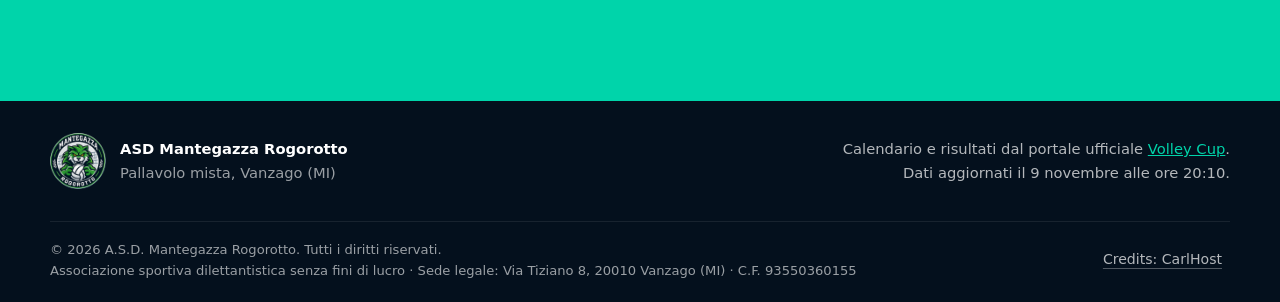
==== commit c7ddd923: "Descrizione Google, nome del sito e icone per i risultati di ricerca Co-Authored-By: Claude Opus 5.5" ====
--- a/index.html
+++ b/index.html
@@ -6,20 +6,22 @@
   <meta name="referrer" content="strict-origin-when-cross-origin">
   <meta name="viewport" content="width=device-width, initial-scale=1, viewport-fit=cover">
   <title>ASD Mantegazza Rogorotto | Pallavolo mista a Vanzago</title>
-  <meta name="description" content="ASD Mantegazza Rogorotto, pallavolo mista di Vanzago (MI). Prossima partita, calendario, risultati e classifica del campionato Volley Cup Top misto, aggiornati dai dati ufficiali.">
+  <meta name="description" content="Sito ufficiale dell'ASD Mantegazza Rogorotto, squadra di pallavolo mista di Vanzago (MI). Calendario, risultati e classifica della Volley Cup Top misto aggiornati in automatico, squadra, allenamenti e contatti.">
   <meta name="theme-color" content="#0A2540">
   <link rel="canonical" href="https://asdmantegazzarogorotto.it/">
   <meta property="og:type" content="website">
   <meta property="og:locale" content="it_IT">
-  <meta property="og:site_name" content="Mantegazza Rogorotto">
+  <meta property="og:site_name" content="ASD Mantegazza Rogorotto">
   <meta property="og:title" content="ASD Mantegazza Rogorotto, pallavolo mista a Vanzago">
-  <meta property="og:description" content="Prossima partita, risultati e classifica della Volley Cup Top misto.">
+  <meta property="og:description" content="Sito ufficiale: prossima partita, risultati, classifica, squadra e contatti della pallavolo mista di Vanzago.">
   <meta property="og:url" content="https://asdmantegazzarogorotto.it/">
   <meta property="og:image" content="https://asdmantegazzarogorotto.it/assets/og.png?v=2">
   <meta property="og:image:width" content="1200">
   <meta property="og:image:height" content="630">
   <meta name="twitter:card" content="summary_large_image">
-  <link rel="icon" href="assets/logo-64.png?v=2" type="image/png">
+  <link rel="icon" href="/favicon.ico" sizes="48x48">
+  <link rel="icon" href="/assets/logo-192.png?v=2" sizes="192x192" type="image/png">
+  <link rel="icon" href="/assets/logo-96.png?v=2" sizes="96x96" type="image/png">
   <link rel="apple-touch-icon" href="assets/icon-180.png?v=2">
   <link rel="preconnect" href="https://fonts.googleapis.com">
   <link rel="preconnect" href="https://fonts.gstatic.com" crossorigin>
@@ -37,11 +39,22 @@
     "logo": "https://asdmantegazzarogorotto.it/assets/logo-1024.png?v=2",
     "email": "asdmantegazzarogorotto@gmail.com",
     "url": "https://asdmantegazzarogorotto.it/",
+    "description": "Sito ufficiale dell'ASD Mantegazza Rogorotto, squadra di pallavolo mista di Vanzago (MI).",
+    "sameAs": ["https://www.instagram.com/asdmantegazzarogorotto/", "https://www.facebook.com/asdmantegazzarogorotto"],
     "location": {
       "@type": "SportsActivityLocation",
       "name": "Palestra comunale T. Airaghi",
       "address": { "@type": "PostalAddress", "streetAddress": "Via Paolo Ferrario 82", "addressLocality": "Vanzago", "addressRegion": "MI", "addressCountry": "IT" }
     }
+  }
+  </script>
+  <script type="application/ld+json">
+  {
+    "@context": "https://schema.org",
+    "@type": "WebSite",
+    "name": "ASD Mantegazza Rogorotto",
+    "alternateName": ["Mantegazza Rogorotto", "ASD MR"],
+    "url": "https://asdmantegazzarogorotto.it/"
   }
   </script>
 </head>
